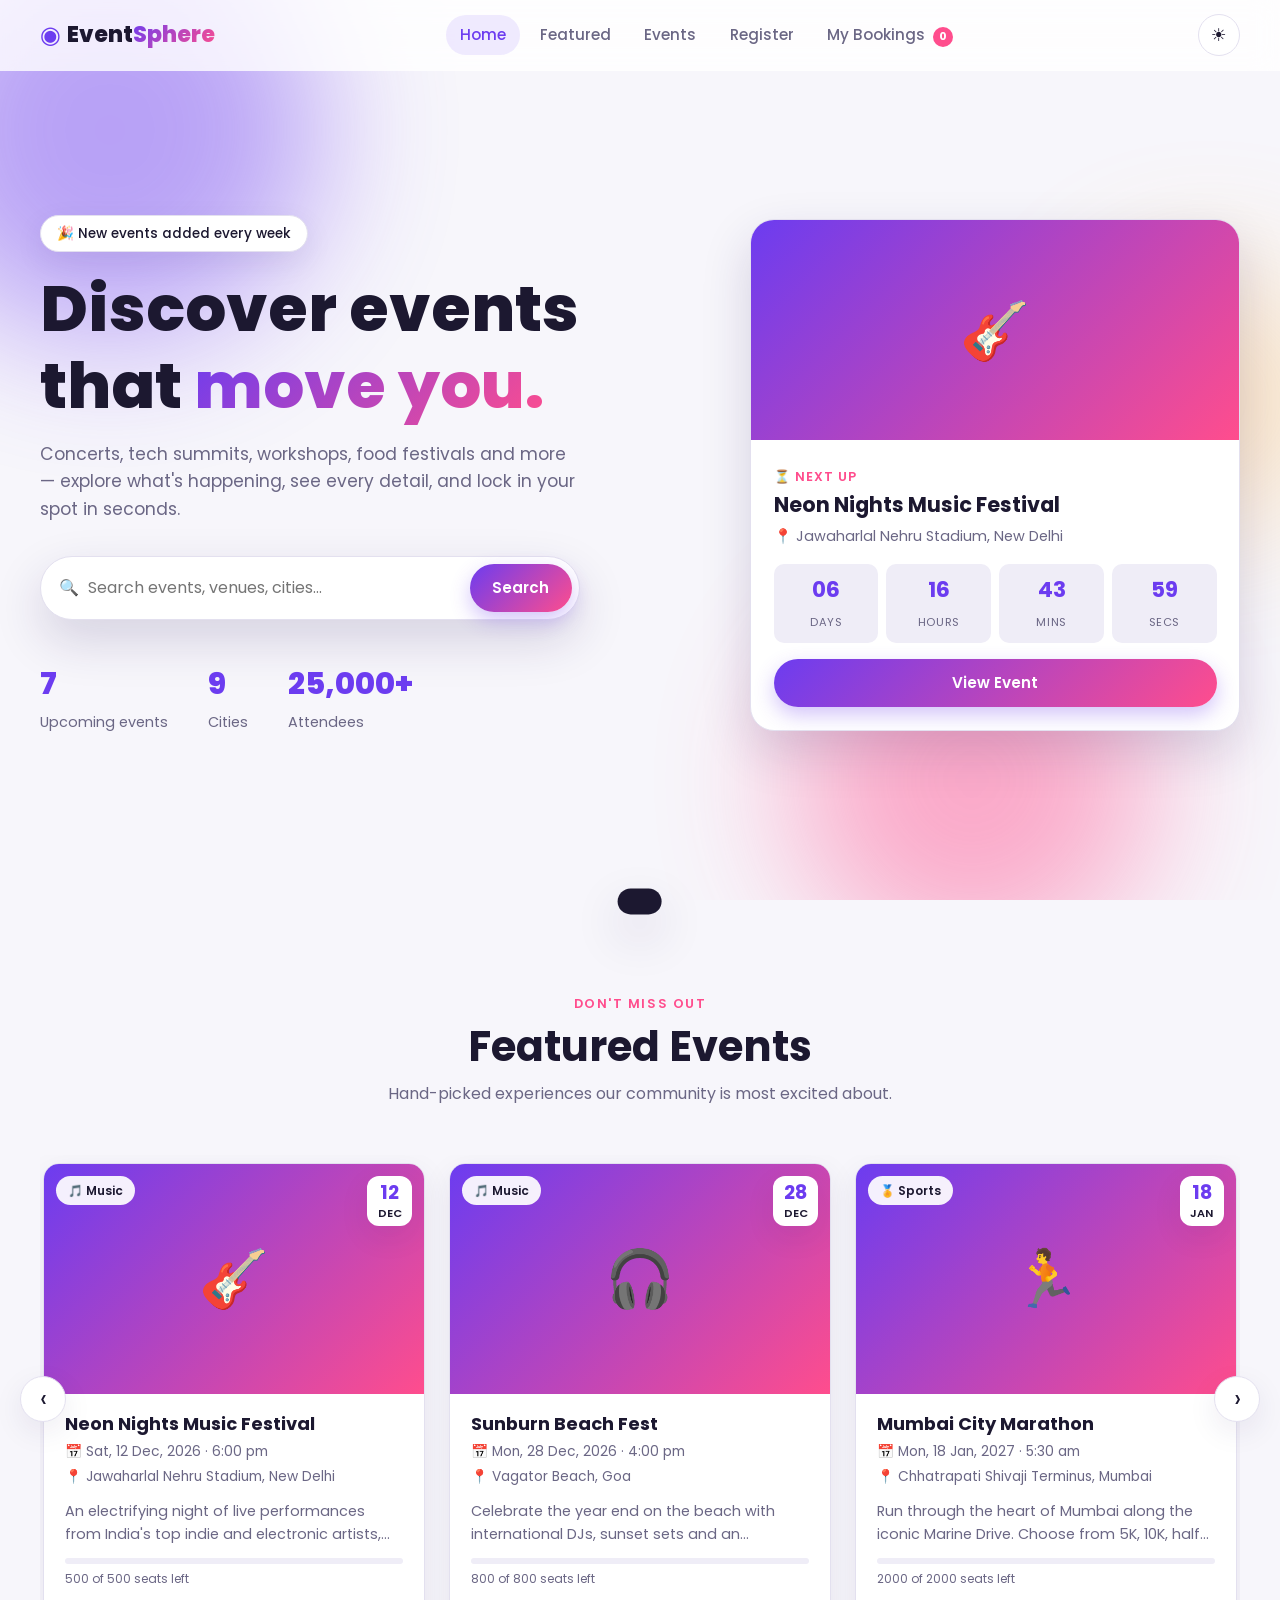
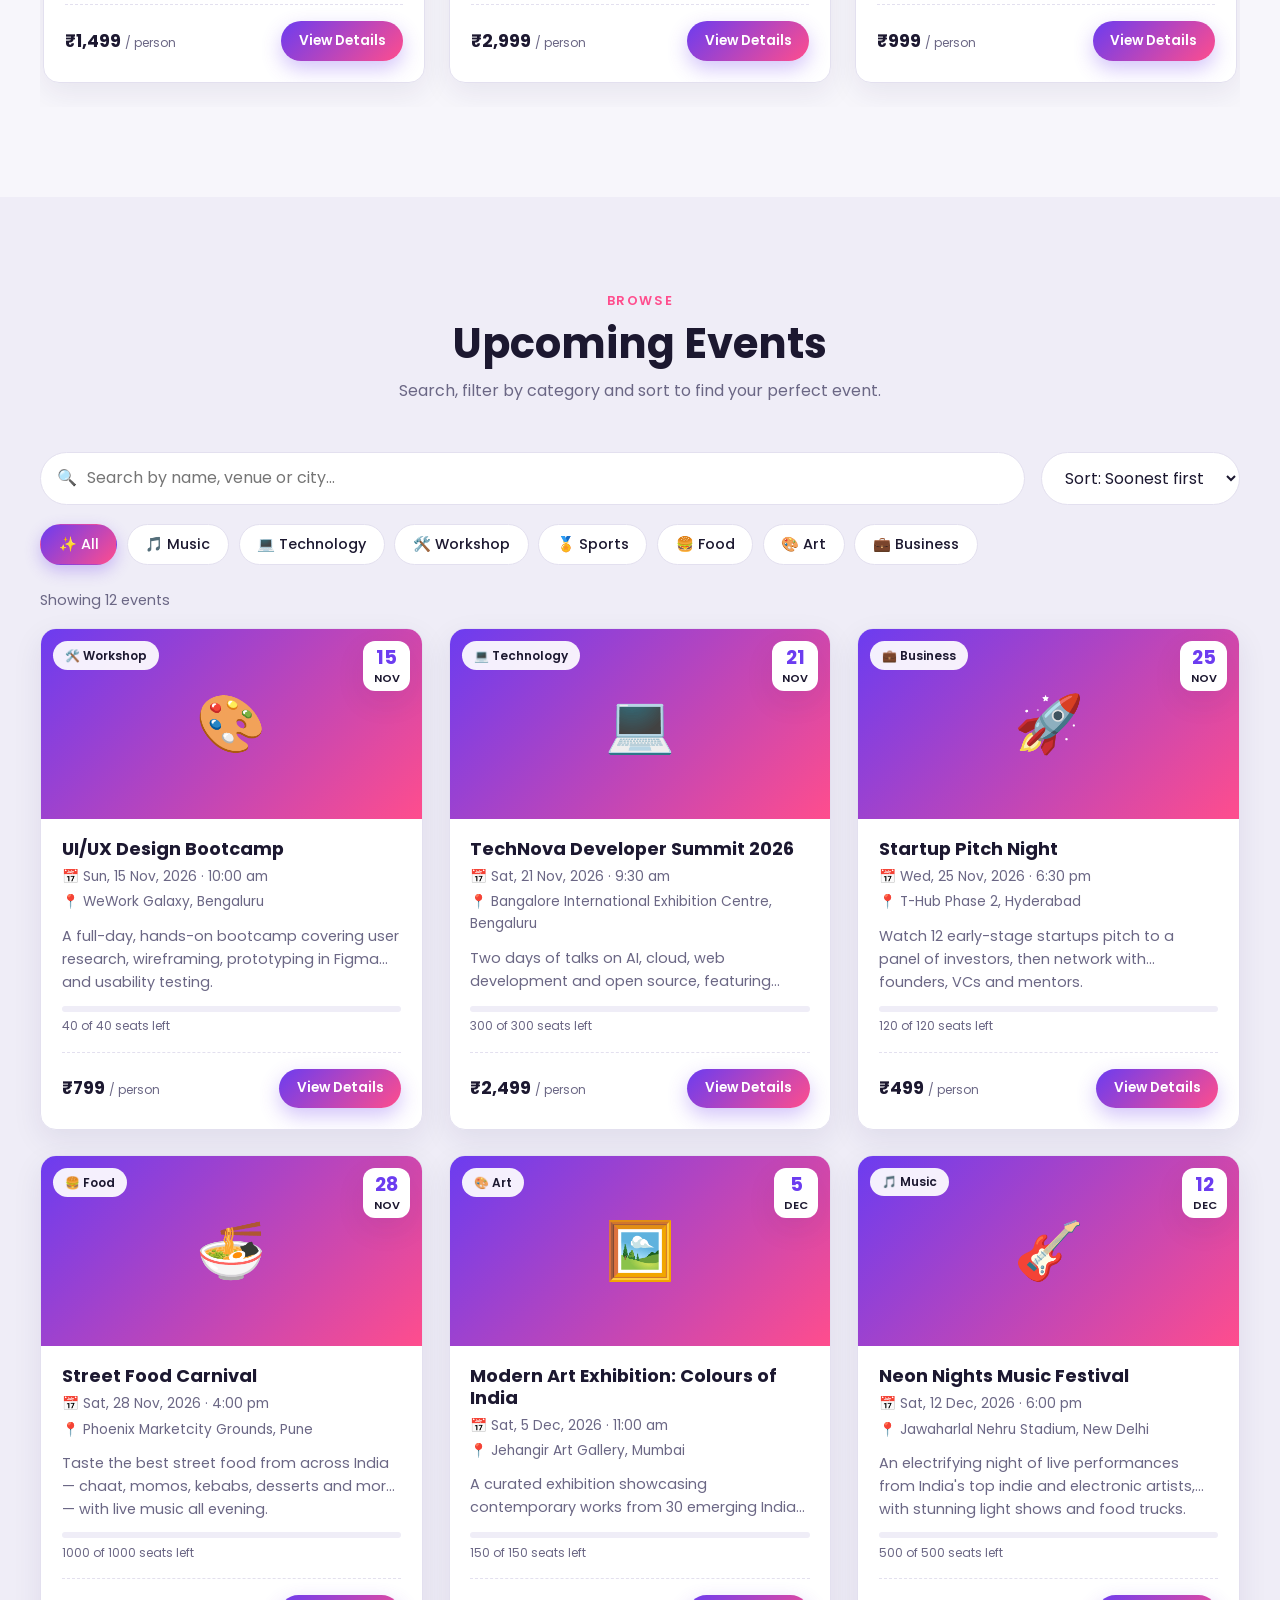
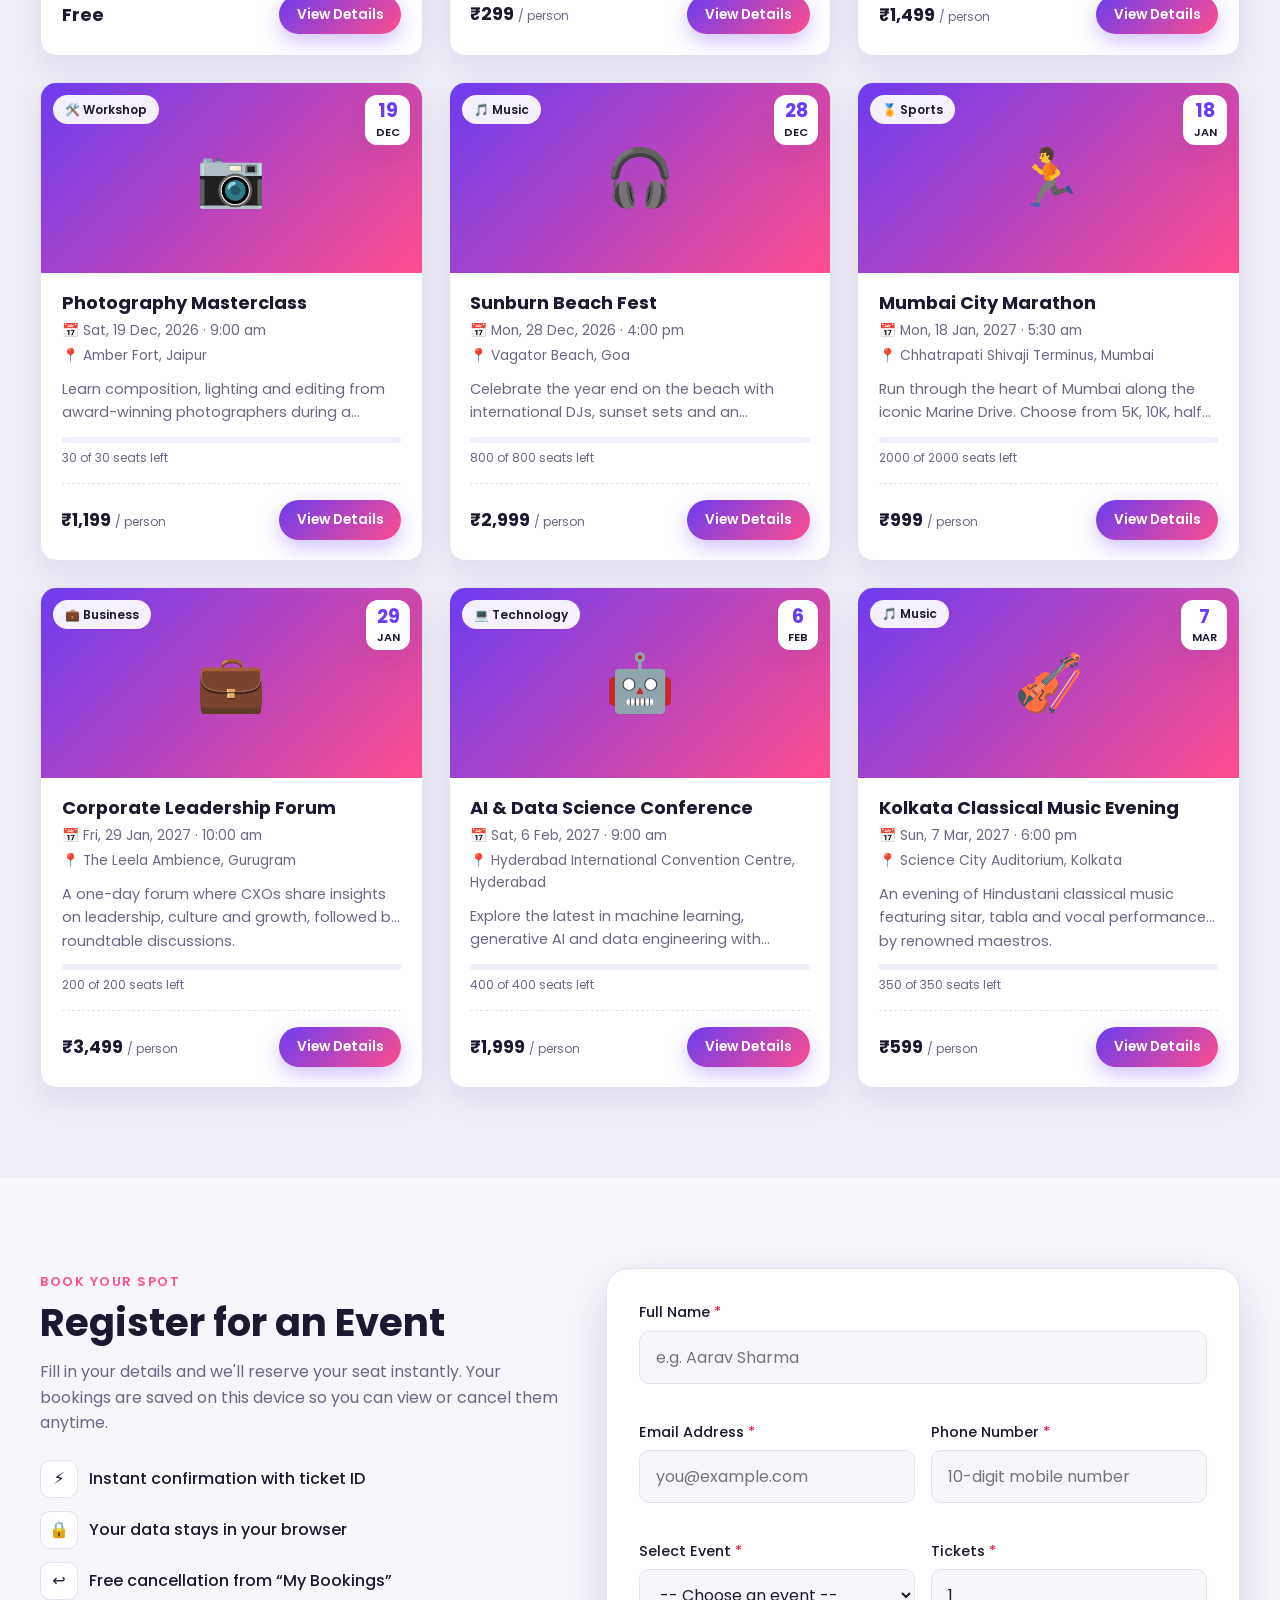
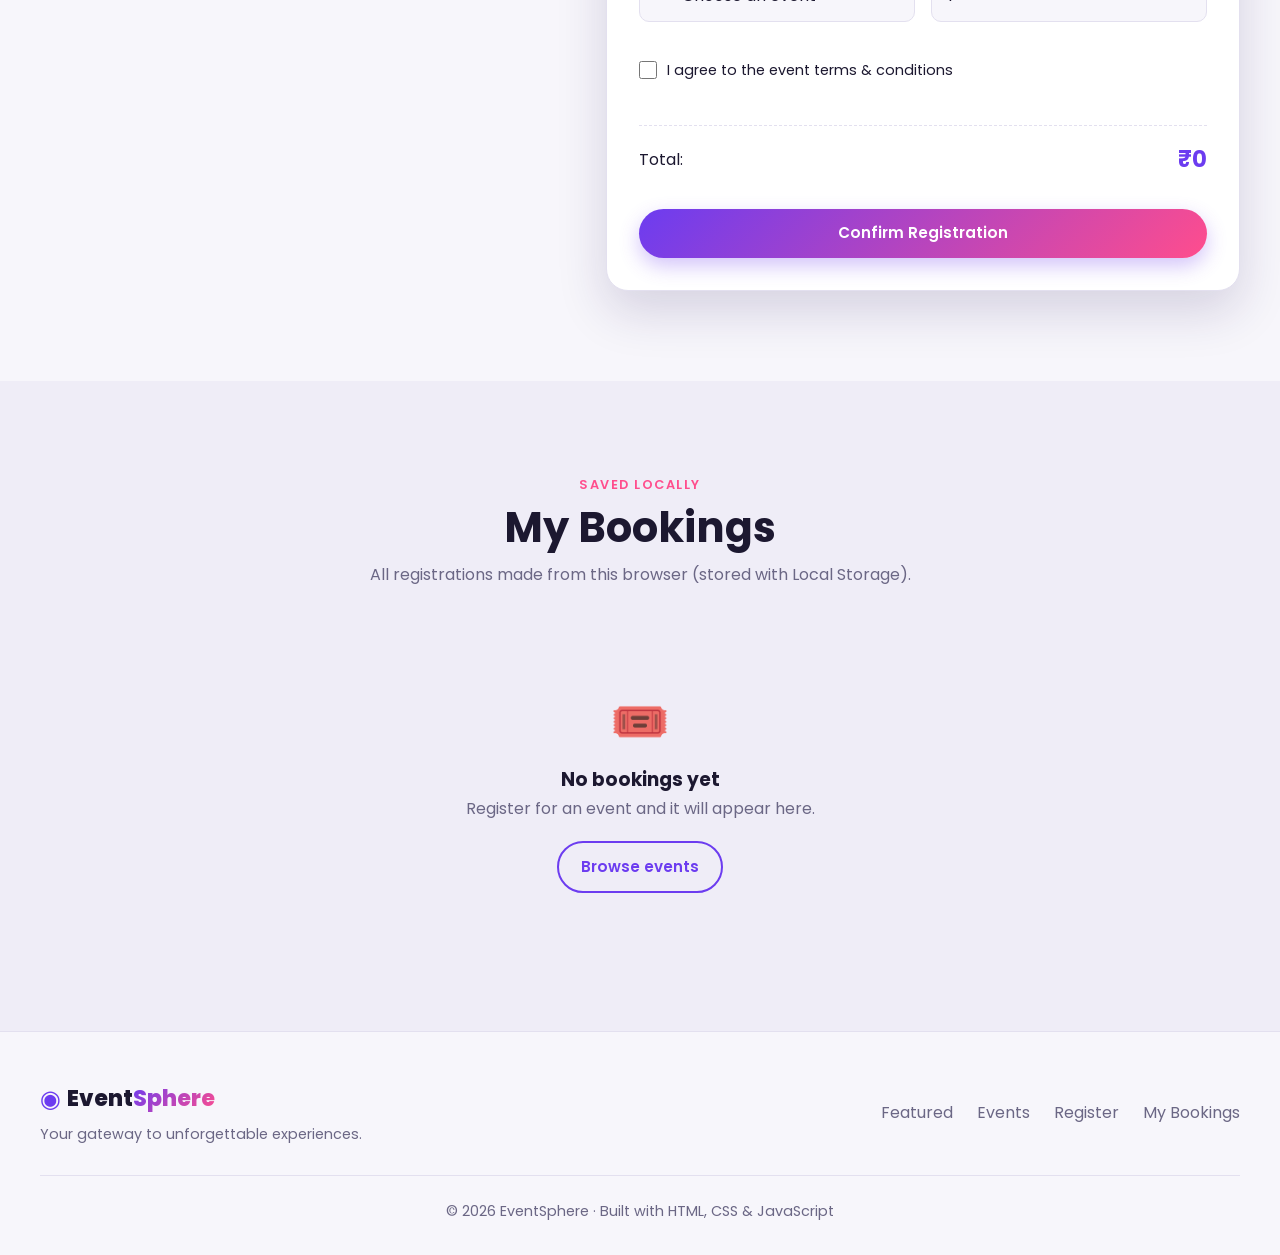
==== index.html @ f1ea5a04 "Build EventSphere responsive event management website Hero with live countdown, featured slider, sea" ====
<!DOCTYPE html>
<html lang="en" data-theme="light">
<head>
  <meta charset="UTF-8">
  <meta name="viewport" content="width=device-width, initial-scale=1.0">
  <meta name="description" content="EventSphere – discover, explore and register for the best upcoming events near you.">
  <title>EventSphere – Discover & Book Events</title>
  <link rel="preconnect" href="https://fonts.googleapis.com">
  <link rel="preconnect" href="https://fonts.gstatic.com" crossorigin>
  <link href="https://fonts.googleapis.com/css2?family=Poppins:wght@400;500;600;700;800&display=swap" rel="stylesheet">
  <link rel="stylesheet" href="css/style.css">
  <script>
    // Apply saved theme before paint to avoid a flash
    (function () {
      try {
        var t = localStorage.getItem('es-theme') ||
          (window.matchMedia('(prefers-color-scheme: dark)').matches ? 'dark' : 'light');
        document.documentElement.setAttribute('data-theme', t);
      } catch (e) {}
    })();
  </script>
</head>
<body>

  <!-- ========== HEADER / NAVBAR ========== -->
  <header class="navbar" id="navbar">
    <div class="container nav-inner">
      <a href="#home" class="logo" aria-label="EventSphere home">
        <span class="logo-icon">◉</span><span class="logo-text">Event<span>Sphere</span></span>
      </a>

      <nav class="nav-links" id="navLinks" aria-label="Main navigation">
        <a href="#home" class="active">Home</a>
        <a href="#featured">Featured</a>
        <a href="#events">Events</a>
        <a href="#register">Register</a>
        <a href="#my-registrations">My Bookings <span class="badge" id="bookingCount">0</span></a>
      </nav>

      <div class="nav-actions">
        <button class="icon-btn" id="themeToggle" aria-label="Toggle dark mode" title="Toggle theme">
          <span class="sun">☀️</span><span class="moon">🌙</span>
        </button>
        <button class="hamburger" id="hamburger" aria-label="Open menu" aria-expanded="false">
          <span></span><span></span><span></span>
        </button>
      </div>
    </div>
  </header>

  <main>
    <!-- ========== HERO ========== -->
    <section class="hero" id="home">
      <div class="hero-bg" aria-hidden="true">
        <span class="blob b1"></span><span class="blob b2"></span><span class="blob b3"></span>
      </div>
      <div class="container hero-inner">
        <div class="hero-text reveal">
          <span class="pill">🎉 New events added every week</span>
          <h1>Discover events that <span class="gradient-text">move you.</span></h1>
          <p>Concerts, tech summits, workshops, food festivals and more — explore what's happening,
            see every detail, and lock in your spot in seconds.</p>

          <form class="hero-search" id="heroSearch" role="search">
            <span aria-hidden="true">🔍</span>
            <input type="search" id="heroSearchInput" placeholder="Search events, venues, cities..." aria-label="Search events">
            <button type="submit" class="btn btn-primary">Search</button>
          </form>

          <div class="hero-stats">
            <div><strong data-count="12">0</strong><span>Upcoming events</span></div>
            <div><strong data-count="8">0</strong><span>Cities</span></div>
            <div><strong data-count="25000" data-suffix="+">0</strong><span>Attendees</span></div>
          </div>
        </div>

        <div class="hero-card reveal" id="heroNext">
          <!-- Filled by JS: next upcoming event with countdown -->
        </div>
      </div>
    </section>

    <!-- ========== FEATURED ========== -->
    <section class="section" id="featured">
      <div class="container">
        <div class="section-head reveal">
          <span class="eyebrow">Don't miss out</span>
          <h2>Featured Events</h2>
          <p>Hand-picked experiences our community is most excited about.</p>
        </div>
        <div class="featured-track-wrap">
          <button class="slider-btn prev" id="featPrev" aria-label="Previous featured events">‹</button>
          <div class="featured-track" id="featuredTrack"></div>
          <button class="slider-btn next" id="featNext" aria-label="Next featured events">›</button>
        </div>
      </div>
    </section>

    <!-- ========== ALL EVENTS ========== -->
    <section class="section section-alt" id="events">
      <div class="container">
        <div class="section-head reveal">
          <span class="eyebrow">Browse</span>
          <h2>Upcoming Events</h2>
          <p>Search, filter by category and sort to find your perfect event.</p>
        </div>

        <div class="toolbar reveal">
          <div class="search-box">
            <span aria-hidden="true">🔍</span>
            <input type="search" id="searchInput" placeholder="Search by name, venue or city..." aria-label="Search events">
          </div>
          <select id="sortSelect" aria-label="Sort events">
            <option value="date">Sort: Soonest first</option>
            <option value="price-low">Price: Low to high</option>
            <option value="price-high">Price: High to low</option>
            <option value="name">Name: A–Z</option>
          </select>
        </div>

        <div class="chips reveal" id="categoryChips" role="tablist" aria-label="Filter by category"></div>

        <p class="result-count" id="resultCount" aria-live="polite"></p>
        <div class="events-grid" id="eventsGrid"></div>

        <div class="empty-state hidden" id="emptyState">
          <div class="empty-icon">🔎</div>
          <h3>No events found</h3>
          <p>Try a different keyword or category.</p>
          <button class="btn btn-outline" id="resetFilters">Reset filters</button>
        </div>
      </div>
    </section>

    <!-- ========== REGISTRATION ========== -->
    <section class="section" id="register">
      <div class="container register-wrap">
        <div class="register-info reveal">
          <span class="eyebrow">Book your spot</span>
          <h2>Register for an Event</h2>
          <p>Fill in your details and we'll reserve your seat instantly. Your bookings are saved on
            this device so you can view or cancel them anytime.</p>
          <ul class="perks">
            <li><span>⚡</span> Instant confirmation with ticket ID</li>
            <li><span>🔒</span> Your data stays in your browser</li>
            <li><span>↩️</span> Free cancellation from “My Bookings”</li>
          </ul>
          <div class="selected-preview" id="selectedPreview"></div>
        </div>

        <form class="register-form reveal" id="registerForm" novalidate>
          <div class="form-group">
            <label for="fullName">Full Name <span class="req">*</span></label>
            <input type="text" id="fullName" name="fullName" placeholder="e.g. Aarav Sharma" autocomplete="name">
            <small class="error-msg" aria-live="polite"></small>
          </div>

          <div class="form-row">
            <div class="form-group">
              <label for="email">Email Address <span class="req">*</span></label>
              <input type="email" id="email" name="email" placeholder="you@example.com" autocomplete="email">
              <small class="error-msg" aria-live="polite"></small>
            </div>
            <div class="form-group">
              <label for="phone">Phone Number <span class="req">*</span></label>
              <input type="tel" id="phone" name="phone" placeholder="10-digit mobile number" autocomplete="tel" maxlength="14">
              <small class="error-msg" aria-live="polite"></small>
            </div>
          </div>

          <div class="form-row">
            <div class="form-group">
              <label for="eventSelect">Select Event <span class="req">*</span></label>
              <select id="eventSelect" name="eventSelect">
                <option value="">-- Choose an event --</option>
              </select>
              <small class="error-msg" aria-live="polite"></small>
            </div>
            <div class="form-group">
              <label for="tickets">Tickets <span class="req">*</span></label>
              <input type="number" id="tickets" name="tickets" min="1" max="5" value="1">
              <small class="error-msg" aria-live="polite"></small>
            </div>
          </div>

          <div class="form-group checkbox-group">
            <label class="checkbox">
              <input type="checkbox" id="terms" name="terms">
              <span>I agree to the event terms & conditions</span>
            </label>
            <small class="error-msg" aria-live="polite"></small>
          </div>

          <div class="total-line">Total: <strong id="totalPrice">₹0</strong></div>

          <button type="submit" class="btn btn-primary btn-block" id="submitBtn">
            <span class="btn-label">Confirm Registration</span>
            <span class="spinner" aria-hidden="true"></span>
          </button>
        </form>
      </div>
    </section>

    <!-- ========== MY REGISTRATIONS ========== -->
    <section class="section section-alt" id="my-registrations">
      <div class="container">
        <div class="section-head reveal">
          <span class="eyebrow">Saved locally</span>
          <h2>My Bookings</h2>
          <p>All registrations made from this browser (stored with Local Storage).</p>
        </div>
        <div class="bookings-list" id="bookingsList"></div>
      </div>
    </section>
  </main>

  <!-- ========== FOOTER ========== -->
  <footer class="footer">
    <div class="container footer-inner">
      <div>
        <a href="#home" class="logo"><span class="logo-icon">◉</span><span class="logo-text">Event<span>Sphere</span></span></a>
        <p>Your gateway to unforgettable experiences.</p>
      </div>
      <div class="footer-links">
        <a href="#featured">Featured</a>
        <a href="#events">Events</a>
        <a href="#register">Register</a>
        <a href="#my-registrations">My Bookings</a>
      </div>
      <p class="copy">© <span id="year"></span> EventSphere · Built with HTML, CSS & JavaScript</p>
    </div>
  </footer>

  <!-- ========== EVENT DETAIL MODAL ========== -->
  <div class="modal" id="eventModal" role="dialog" aria-modal="true" aria-labelledby="modalTitle" hidden>
    <div class="modal-backdrop" data-close></div>
    <div class="modal-dialog">
      <button class="modal-close" data-close aria-label="Close">×</button>
      <div id="modalBody"></div>
    </div>
  </div>

  <!-- ========== SUCCESS MODAL ========== -->
  <div class="modal" id="successModal" role="dialog" aria-modal="true" aria-labelledby="successTitle" hidden>
    <div class="modal-backdrop" data-close></div>
    <div class="modal-dialog modal-sm">
      <button class="modal-close" data-close aria-label="Close">×</button>
      <div class="success-body" id="successBody"></div>
    </div>
  </div>

  <div class="toast" id="toast" role="status" aria-live="polite"></div>
  <button class="back-to-top" id="backToTop" aria-label="Back to top">↑</button>

  <script src="js/data.js"></script>
  <script src="js/app.js"></script>
</body>
</html>
---- css/style.css ----
/* =========================================================
   EventSphere – Stylesheet
   Sections: tokens · base · navbar · hero · sections · cards
             · toolbar · form · bookings · modal · utilities · responsive
   ========================================================= */

/* ---------- Design tokens ---------- */
:root {
  --primary: #6c3cf0;
  --primary-600: #5a2fd6;
  --accent: #ff4d8d;
  --accent-2: #ffb547;
  --success: #16a34a;
  --danger: #e11d48;

  --bg: #f7f6fb;
  --bg-alt: #efedf7;
  --surface: #ffffff;
  --text: #1c1830;
  --text-muted: #6b6785;
  --border: #e3e0ef;
  --shadow: 0 10px 30px rgba(40, 20, 90, .08);
  --shadow-lg: 0 20px 50px rgba(40, 20, 90, .16);
  --nav-bg: rgba(255, 255, 255, .8);

  --radius: 16px;
  --radius-sm: 10px;
  --ease: cubic-bezier(.4, 0, .2, 1);
  --gradient: linear-gradient(135deg, var(--primary), var(--accent));
}

[data-theme="dark"] {
  --bg: #0f0d1a;
  --bg-alt: #151225;
  --surface: #1c182f;
  --text: #f1effa;
  --text-muted: #a39fbd;
  --border: #2d2846;
  --shadow: 0 10px 30px rgba(0, 0, 0, .35);
  --shadow-lg: 0 20px 50px rgba(0, 0, 0, .5);
  --nav-bg: rgba(15, 13, 26, .8);
  --primary: #8b62ff;
  --primary-600: #7a4ff5;
}

/* ---------- Base ---------- */
*, *::before, *::after { box-sizing: border-box; margin: 0; padding: 0; }

html { scroll-behavior: smooth; scroll-padding-top: 80px; }

body {
  font-family: 'Poppins', system-ui, -apple-system, 'Segoe UI', sans-serif;
  background: var(--bg);
  color: var(--text);
  line-height: 1.6;
  transition: background .4s var(--ease), color .4s var(--ease);
  overflow-x: hidden;
}

body.no-scroll { overflow: hidden; }

img { max-width: 100%; display: block; }
a { color: inherit; text-decoration: none; }
button, input, select { font: inherit; color: inherit; }
button { cursor: pointer; border: none; background: none; }

.container { width: min(1200px, 100% - 32px); margin-inline: auto; }

h1, h2, h3 { line-height: 1.2; }

:focus-visible { outline: 3px solid var(--accent); outline-offset: 2px; border-radius: 6px; }

/* ---------- Buttons ---------- */
.btn {
  display: inline-flex; align-items: center; justify-content: center; gap: .5rem;
  padding: .75rem 1.4rem; border-radius: 999px; font-weight: 600; font-size: .95rem;
  transition: transform .2s var(--ease), box-shadow .2s var(--ease), background .2s var(--ease);
  white-space: nowrap;
}
.btn:active { transform: scale(.97); }
.btn-primary { background: var(--gradient); color: #fff; box-shadow: 0 8px 20px rgba(108, 60, 240, .3); }
.btn-primary:hover { transform: translateY(-2px); box-shadow: 0 12px 28px rgba(108, 60, 240, .4); }
.btn-outline { border: 2px solid var(--primary); color: var(--primary); }
.btn-outline:hover { background: var(--primary); color: #fff; }
.btn-ghost { color: var(--text-muted); }
.btn-ghost:hover { color: var(--danger); }
.btn-block { width: 100%; }
.btn:disabled { opacity: .6; cursor: not-allowed; transform: none; }

/* ---------- Navbar ---------- */
.navbar {
  position: fixed; inset: 0 0 auto; z-index: 100;
  background: var(--nav-bg); backdrop-filter: blur(14px);
  border-bottom: 1px solid transparent;
  transition: border-color .3s, box-shadow .3s, background .4s;
}
.navbar.scrolled { border-color: var(--border); box-shadow: var(--shadow); }

.nav-inner { display: flex; align-items: center; justify-content: space-between; height: 70px; }

.logo { font-size: 1.4rem; font-weight: 800; display: flex; align-items: center; gap: .4rem; }
.logo-text span { background: var(--gradient); -webkit-background-clip: text; background-clip: text; color: transparent; }
.logo-icon { color: var(--primary); font-size: 1.5rem; }

.nav-links { display: flex; gap: .3rem; }
.nav-links a {
  padding: .5rem .9rem; border-radius: 999px; font-weight: 500; font-size: .95rem;
  color: var(--text-muted); transition: color .2s, background .2s;
}
.nav-links a:hover, .nav-links a.active { color: var(--primary); background: rgba(108, 60, 240, .1); }

.badge {
  display: inline-grid; place-items: center; min-width: 20px; height: 20px; padding: 0 5px;
  margin-left: 4px; border-radius: 999px; background: var(--accent); color: #fff;
  font-size: .7rem; font-weight: 700;
}

.nav-actions { display: flex; align-items: center; gap: .5rem; }

.icon-btn {
  width: 42px; height: 42px; border-radius: 50%; display: grid; place-items: center;
  background: var(--surface); border: 1px solid var(--border); font-size: 1.1rem;
  transition: transform .3s var(--ease);
}
.icon-btn:hover { transform: rotate(20deg); }
.icon-btn .moon, [data-theme="dark"] .icon-btn .sun { display: none; }
[data-theme="dark"] .icon-btn .moon { display: inline; }

.hamburger { display: none; width: 42px; height: 42px; flex-direction: column; justify-content: center; gap: 5px; padding: 10px; }
.hamburger span { display: block; height: 2px; background: var(--text); border-radius: 2px; transition: transform .3s, opacity .3s; }
.hamburger.open span:nth-child(1) { transform: translateY(7px) rotate(45deg); }
.hamburger.open span:nth-child(2) { opacity: 0; }
.hamburger.open span:nth-child(3) { transform: translateY(-7px) rotate(-45deg); }

/* ---------- Hero ---------- */
.hero { position: relative; min-height: 100vh; display: flex; align-items: center; padding: 110px 0 60px; overflow: hidden; }

.hero-bg { position: absolute; inset: 0; z-index: -1; }
.blob { position: absolute; border-radius: 50%; filter: blur(70px); opacity: .45; animation: float 14s ease-in-out infinite; }
.b1 { width: 420px; height: 420px; background: var(--primary); top: -80px; left: -100px; }
.b2 { width: 360px; height: 360px; background: var(--accent); bottom: -60px; right: 10%; animation-delay: -4s; }
.b3 { width: 260px; height: 260px; background: var(--accent-2); top: 30%; right: -60px; animation-delay: -8s; opacity: .3; }

@keyframes float {
  0%, 100% { transform: translate(0, 0) scale(1); }
  33% { transform: translate(30px, -40px) scale(1.08); }
  66% { transform: translate(-20px, 30px) scale(.95); }
}

.hero-inner { display: grid; grid-template-columns: 1.15fr .85fr; gap: 3rem; align-items: center; }

.pill {
  display: inline-block; padding: .4rem 1rem; border-radius: 999px; font-size: .85rem; font-weight: 500;
  background: var(--surface); border: 1px solid var(--border); box-shadow: var(--shadow); margin-bottom: 1.2rem;
}

.hero h1 { font-size: clamp(2.2rem, 5.5vw, 4rem); font-weight: 800; margin-bottom: 1rem; }
.gradient-text { background: var(--gradient); -webkit-background-clip: text; background-clip: text; color: transparent; }
.hero-text > p { color: var(--text-muted); font-size: 1.08rem; max-width: 540px; margin-bottom: 2rem; }

.hero-search {
  display: flex; align-items: center; gap: .6rem; padding: .45rem .45rem .45rem 1.1rem;
  background: var(--surface); border: 1px solid var(--border); border-radius: 999px;
  box-shadow: var(--shadow-lg); max-width: 540px;
}
.hero-search input { flex: 1; min-width: 0; border: none; outline: none; background: transparent; padding: .5rem 0; }

.hero-stats { display: flex; gap: 2.5rem; margin-top: 2.5rem; flex-wrap: wrap; }
.hero-stats strong { display: block; font-size: 1.9rem; font-weight: 800; color: var(--primary); }
.hero-stats span { color: var(--text-muted); font-size: .9rem; }

.hero-card {
  background: var(--surface); border-radius: 24px; overflow: hidden; box-shadow: var(--shadow-lg);
  border: 1px solid var(--border); transform: rotate(2deg); transition: transform .4s var(--ease);
}
.hero-card:hover { transform: rotate(0) translateY(-6px); }
.hero-card .hc-img { height: 220px; position: relative; }
.hero-card .hc-body { padding: 1.4rem; }
.hero-card .hc-label { font-size: .8rem; font-weight: 600; color: var(--accent); text-transform: uppercase; letter-spacing: .08em; }
.hero-card h3 { font-size: 1.3rem; margin: .3rem 0 .4rem; }
.hero-card .meta { color: var(--text-muted); font-size: .9rem; }

/* ---------- Countdown ---------- */
.countdown { display: grid; grid-template-columns: repeat(4, 1fr); gap: .5rem; margin: 1rem 0; }
.countdown div { background: var(--bg-alt); border-radius: var(--radius-sm); padding: .6rem .2rem; text-align: center; }
.countdown strong { display: block; font-size: 1.35rem; font-weight: 700; color: var(--primary); font-variant-numeric: tabular-nums; }
.countdown span { font-size: .7rem; color: var(--text-muted); text-transform: uppercase; letter-spacing: .05em; }

/* ---------- Sections ---------- */
.section { padding: 90px 0; }
.section-alt { background: var(--bg-alt); transition: background .4s; }
.section-head { text-align: center; max-width: 620px; margin: 0 auto 3rem; }
.eyebrow { color: var(--accent); font-weight: 600; text-transform: uppercase; letter-spacing: .12em; font-size: .8rem; }
.section-head h2 { font-size: clamp(1.8rem, 4vw, 2.6rem); margin: .4rem 0 .6rem; }
.section-head p { color: var(--text-muted); }

/* ---------- Event image (with gradient fallback) ---------- */
.img-wrap { position: relative; overflow: hidden; background: var(--gradient); }
.img-wrap img { position: relative; z-index: 1; width: 100%; height: 100%; object-fit: cover; transition: transform .6s var(--ease); }
.img-wrap .fallback { position: absolute; inset: 0; display: grid; place-items: center; font-size: 3.5rem; }
.img-wrap img.failed { display: none; }

/* ---------- Event cards ---------- */
.events-grid { display: grid; grid-template-columns: repeat(auto-fill, minmax(290px, 1fr)); gap: 1.6rem; }

.event-card {
  background: var(--surface); border-radius: var(--radius); overflow: hidden; border: 1px solid var(--border);
  box-shadow: var(--shadow); display: flex; flex-direction: column; cursor: pointer;
  transition: transform .35s var(--ease), box-shadow .35s var(--ease), background .4s;
  animation: cardIn .5s var(--ease) both;
}
.event-card:hover { transform: translateY(-8px); box-shadow: var(--shadow-lg); }
.event-card:hover .img-wrap img { transform: scale(1.08); }

@keyframes cardIn { from { opacity: 0; transform: translateY(20px); } to { opacity: 1; transform: none; } }

.event-card .img-wrap { height: 190px; }

.tag {
  position: absolute; top: 12px; left: 12px; z-index: 2; padding: .3rem .75rem; border-radius: 999px;
  background: rgba(255, 255, 255, .92); color: #1c1830; font-size: .75rem; font-weight: 600;
}
.date-badge {
  position: absolute; top: 12px; right: 12px; z-index: 2; background: var(--surface); color: var(--text);
  border-radius: 12px; padding: .35rem .65rem; text-align: center; line-height: 1.1; box-shadow: var(--shadow);
}
.date-badge strong { display: block; font-size: 1.2rem; color: var(--primary); }
.date-badge span { font-size: .7rem; text-transform: uppercase; font-weight: 600; }

.card-body { padding: 1.2rem 1.3rem 1.3rem; display: flex; flex-direction: column; flex: 1; }
.card-body h3 { font-size: 1.12rem; margin-bottom: .4rem; }
.card-meta { display: flex; flex-direction: column; gap: .2rem; color: var(--text-muted); font-size: .86rem; margin-bottom: .7rem; }
.card-desc { color: var(--text-muted); font-size: .9rem; flex: 1; display: -webkit-box; -webkit-line-clamp: 2; line-clamp: 2; -webkit-box-orient: vertical; overflow: hidden; }

.card-foot { display: flex; align-items: center; justify-content: space-between; margin-top: 1rem; padding-top: 1rem; border-top: 1px dashed var(--border); }
.price { font-weight: 700; font-size: 1.1rem; }
.price small { color: var(--text-muted); font-weight: 400; font-size: .75rem; }
.card-foot .btn { padding: .55rem 1.1rem; font-size: .85rem; }

.seats-bar { height: 6px; border-radius: 999px; background: var(--bg-alt); overflow: hidden; margin-top: .8rem; }
.seats-bar span { display: block; height: 100%; background: var(--gradient); border-radius: inherit; }
.seats-text { font-size: .75rem; color: var(--text-muted); margin-top: .3rem; }
.seats-text.low { color: var(--danger); font-weight: 600; }

/* ---------- Featured slider ---------- */
.featured-track-wrap { position: relative; }
.featured-track {
  display: grid; grid-auto-flow: column; grid-auto-columns: calc((100% - 3rem) / 3); gap: 1.5rem;
  overflow-x: auto; scroll-snap-type: x mandatory; scroll-behavior: smooth; padding: .5rem .2rem 1.5rem;
  scrollbar-width: none;
}
.featured-track::-webkit-scrollbar { display: none; }
.featured-track .event-card { scroll-snap-align: start; }
.featured-track .event-card .img-wrap { height: 230px; }

.slider-btn {
  position: absolute; top: 40%; z-index: 2; width: 46px; height: 46px; border-radius: 50%;
  background: var(--surface); border: 1px solid var(--border); box-shadow: var(--shadow); font-size: 1.6rem;
  display: grid; place-items: center; transition: transform .2s, background .2s, color .2s;
}
.slider-btn:hover { background: var(--primary); color: #fff; transform: scale(1.08); }
.slider-btn.prev { left: -20px; }
.slider-btn.next { right: -20px; }

/* ---------- Toolbar & chips ---------- */
.toolbar { display: flex; gap: 1rem; margin-bottom: 1.2rem; flex-wrap: wrap; }
.search-box {
  flex: 1; min-width: 240px; display: flex; align-items: center; gap: .6rem; padding: 0 1rem;
  background: var(--surface); border: 1px solid var(--border); border-radius: 999px; transition: border-color .2s, box-shadow .2s;
}
.search-box:focus-within { border-color: var(--primary); box-shadow: 0 0 0 4px rgba(108, 60, 240, .15); }
.search-box input { flex: 1; border: none; outline: none; background: transparent; padding: .8rem 0; }

.toolbar select {
  padding: .8rem 1.2rem; border-radius: 999px; border: 1px solid var(--border); background: var(--surface); cursor: pointer;
}

.chips { display: flex; gap: .6rem; flex-wrap: wrap; margin-bottom: 1.5rem; }
.chip {
  padding: .5rem 1.1rem; border-radius: 999px; border: 1px solid var(--border); background: var(--surface);
  font-size: .9rem; font-weight: 500; transition: all .25s var(--ease);
}
.chip:hover { border-color: var(--primary); color: var(--primary); }
.chip.active { background: var(--gradient); color: #fff; border-color: transparent; box-shadow: 0 6px 16px rgba(108, 60, 240, .3); }

.result-count { color: var(--text-muted); font-size: .9rem; margin-bottom: 1rem; }

.empty-state { text-align: center; padding: 3rem 1rem; }
.empty-icon { font-size: 3rem; margin-bottom: .5rem; }
.empty-state p { color: var(--text-muted); margin: .3rem 0 1.2rem; }

/* ---------- Registration ---------- */
.register-wrap { display: grid; grid-template-columns: .9fr 1.1fr; gap: 3rem; align-items: start; }
.register-info h2 { font-size: clamp(1.8rem, 4vw, 2.4rem); margin: .4rem 0 .8rem; }
.register-info > p { color: var(--text-muted); margin-bottom: 1.5rem; }
.perks { list-style: none; display: grid; gap: .8rem; margin-bottom: 1.5rem; }
.perks li { display: flex; align-items: center; gap: .7rem; font-weight: 500; }
.perks span { width: 38px; height: 38px; display: grid; place-items: center; border-radius: 10px; background: var(--surface); border: 1px solid var(--border); }

.selected-preview:empty { display: none; }
.selected-preview {
  display: flex; gap: 1rem; align-items: center; background: var(--surface); border: 1px solid var(--border);
  border-radius: var(--radius); padding: .8rem; box-shadow: var(--shadow); animation: cardIn .4s var(--ease);
}
.selected-preview .img-wrap { width: 80px; height: 80px; border-radius: 12px; flex-shrink: 0; }
.selected-preview .img-wrap .fallback { font-size: 2rem; }
.selected-preview h4 { font-size: 1rem; }
.selected-preview p { color: var(--text-muted); font-size: .85rem; }

.register-form {
  background: var(--surface); border: 1px solid var(--border); border-radius: 22px; padding: 2rem;
  box-shadow: var(--shadow-lg); transition: background .4s;
}
.form-row { display: grid; grid-template-columns: 1fr 1fr; gap: 1rem; }
.form-group { margin-bottom: 1.1rem; display: flex; flex-direction: column; }
.form-group label { font-weight: 500; font-size: .9rem; margin-bottom: .4rem; }
.req { color: var(--danger); }

.form-group input:not([type="checkbox"]), .form-group select {
  padding: .8rem 1rem; border-radius: var(--radius-sm); border: 1.5px solid var(--border);
  background: var(--bg); outline: none; transition: border-color .2s, box-shadow .2s, background .4s; width: 100%;
}
.form-group input:focus, .form-group select:focus { border-color: var(--primary); box-shadow: 0 0 0 4px rgba(108, 60, 240, .15); }
.form-group.invalid input, .form-group.invalid select { border-color: var(--danger); box-shadow: 0 0 0 4px rgba(225, 29, 72, .12); animation: shake .35s; }
.form-group.valid input:not([type="checkbox"]), .form-group.valid select { border-color: var(--success); }

@keyframes shake { 25% { transform: translateX(-5px); } 75% { transform: translateX(5px); } }

.error-msg { color: var(--danger); font-size: .8rem; min-height: 1.1em; margin-top: .3rem; }

.checkbox { display: flex; align-items: center; gap: .6rem; cursor: pointer; font-size: .9rem; font-weight: 400 !important; }
.checkbox input { width: 18px; height: 18px; accent-color: var(--primary); }

.total-line { display: flex; justify-content: space-between; align-items: center; padding: 1rem 0; margin-bottom: 1rem; border-top: 1px dashed var(--border); font-size: 1rem; }
.total-line strong { font-size: 1.4rem; color: var(--primary); }

.spinner { display: none; width: 18px; height: 18px; border: 2.5px solid rgba(255, 255, 255, .4); border-top-color: #fff; border-radius: 50%; animation: spin .8s linear infinite; }
.btn.loading .spinner { display: inline-block; }
@keyframes spin { to { transform: rotate(360deg); } }

/* ---------- Bookings ---------- */
.bookings-list { display: grid; gap: 1rem; max-width: 900px; margin: 0 auto; }
.booking {
  display: grid; grid-template-columns: 90px 1fr auto; gap: 1.2rem; align-items: center; background: var(--surface);
  border: 1px solid var(--border); border-radius: var(--radius); padding: 1rem; box-shadow: var(--shadow);
  animation: cardIn .4s var(--ease) both; transition: background .4s;
}
.booking .img-wrap { width: 90px; height: 90px; border-radius: 12px; }
.booking .img-wrap .fallback { font-size: 2rem; }
.booking h4 { font-size: 1.05rem; }
.booking p { color: var(--text-muted); font-size: .85rem; }
.ticket-id { display: inline-block; margin-top: .3rem; font-family: ui-monospace, Consolas, monospace; font-size: .8rem; background: var(--bg-alt); padding: .15rem .5rem; border-radius: 6px; }
.booking-actions { display: flex; flex-direction: column; gap: .4rem; align-items: flex-end; }

/* ---------- Modal ---------- */
.modal { position: fixed; inset: 0; z-index: 200; display: grid; place-items: center; padding: 16px; }
.modal[hidden] { display: none; }
.modal-backdrop { position: absolute; inset: 0; background: rgba(10, 6, 25, .6); backdrop-filter: blur(4px); animation: fadeIn .3s; }
.modal-dialog {
  position: relative; width: min(760px, 100%); max-height: 90vh; overflow-y: auto; background: var(--surface);
  border-radius: 22px; box-shadow: var(--shadow-lg); animation: popIn .35s var(--ease);
}
.modal-sm { width: min(440px, 100%); }
.modal-close {
  position: absolute; top: 14px; right: 14px; z-index: 3; width: 38px; height: 38px; border-radius: 50%;
  background: rgba(255, 255, 255, .9); color: #1c1830; font-size: 1.5rem; line-height: 1; box-shadow: var(--shadow);
  transition: transform .2s;
}
.modal-close:hover { transform: rotate(90deg); }

@keyframes fadeIn { from { opacity: 0; } }
@keyframes popIn { from { opacity: 0; transform: translateY(30px) scale(.96); } }

.modal-hero { height: 280px; }
.modal-content { padding: 1.8rem; }
.modal-content h2 { font-size: 1.7rem; margin: .5rem 0 1rem; }
.cat-label { color: var(--accent); font-weight: 600; font-size: .8rem; text-transform: uppercase; letter-spacing: .1em; }
.info-grid { display: grid; grid-template-columns: repeat(2, 1fr); gap: .8rem; margin-bottom: 1.2rem; }
.info-item { display: flex; gap: .7rem; align-items: flex-start; background: var(--bg-alt); border-radius: var(--radius-sm); padding: .8rem; }
.info-item .ic { font-size: 1.3rem; }
.info-item small { display: block; color: var(--text-muted); font-size: .75rem; }
.info-item strong { font-size: .92rem; }
.modal-content h4 { margin: 1.2rem 0 .4rem; }
.modal-content p, .modal-content li { color: var(--text-muted); }
.highlights { padding-left: 1.2rem; display: grid; gap: .25rem; }
.modal-actions { display: flex; gap: 1rem; align-items: center; justify-content: space-between; flex-wrap: wrap; margin-top: 1.5rem; padding-top: 1.2rem; border-top: 1px solid var(--border); }

.success-body { padding: 2.5rem 2rem 2rem; text-align: center; }
.check-circle {
  width: 84px; height: 84px; border-radius: 50%; margin: 0 auto 1.2rem; display: grid; place-items: center;
  background: rgba(22, 163, 74, .12); color: var(--success); font-size: 2.6rem; animation: popIn .5s var(--ease);
}
.success-body h3 { font-size: 1.5rem; margin-bottom: .5rem; }
.success-body p { color: var(--text-muted); }
.ticket {
  margin: 1.4rem 0; padding: 1rem; border: 2px dashed var(--border); border-radius: var(--radius); text-align: left; font-size: .9rem;
  display: grid; gap: .3rem;
}
.ticket div { display: flex; justify-content: space-between; gap: 1rem; }
.ticket span { color: var(--text-muted); }

/* ---------- Toast & back-to-top ---------- */
.toast {
  position: fixed; left: 50%; bottom: 24px; z-index: 300; transform: translate(-50%, 150%);
  background: var(--text); color: var(--bg); padding: .8rem 1.4rem; border-radius: 999px; font-weight: 500;
  box-shadow: var(--shadow-lg); transition: transform .4s var(--ease); max-width: calc(100% - 32px); text-align: center;
}
.toast.show { transform: translate(-50%, 0); }

.back-to-top {
  position: fixed; right: 20px; bottom: 20px; z-index: 90; width: 48px; height: 48px; border-radius: 50%;
  background: var(--gradient); color: #fff; font-size: 1.3rem; box-shadow: var(--shadow-lg);
  opacity: 0; pointer-events: none; transform: translateY(20px); transition: all .3s var(--ease);
}
.back-to-top.show { opacity: 1; pointer-events: auto; transform: none; }

/* ---------- Footer ---------- */
.footer { padding: 3rem 0 2rem; border-top: 1px solid var(--border); }
.footer-inner { display: grid; grid-template-columns: 1fr auto; gap: 1.5rem; align-items: center; }
.footer p { color: var(--text-muted); font-size: .9rem; margin-top: .3rem; }
.footer-links { display: flex; gap: 1.5rem; flex-wrap: wrap; }
.footer-links a { color: var(--text-muted); transition: color .2s; }
.footer-links a:hover { color: var(--primary); }
.copy { grid-column: 1 / -1; text-align: center; padding-top: 1.5rem; border-top: 1px solid var(--border); }

/* ---------- Scroll reveal ---------- */
.reveal { opacity: 0; transform: translateY(30px); transition: opacity .8s var(--ease), transform .8s var(--ease); }
.reveal.visible { opacity: 1; transform: none; }

.hidden { display: none !important; }

@media (prefers-reduced-motion: reduce) {
  *, *::before, *::after { animation: none !important; transition: none !important; scroll-behavior: auto !important; }
  .reveal { opacity: 1; transform: none; }
}

/* ---------- Responsive ---------- */
@media (max-width: 1024px) {
  .featured-track { grid-auto-columns: calc((100% - 1.5rem) / 2); }
  .slider-btn.prev { left: -8px; }
  .slider-btn.next { right: -8px; }
}

@media (max-width: 900px) {
  .hamburger { display: flex; }
  .nav-links {
    position: fixed; top: 70px; left: 0; right: 0; flex-direction: column; gap: .2rem; padding: 1rem 16px 1.5rem;
    background: var(--surface); border-bottom: 1px solid var(--border); box-shadow: var(--shadow-lg);
    transform: translateY(-120%); opacity: 0; transition: transform .35s var(--ease), opacity .35s; z-index: -1;
  }
  .nav-links.open { transform: none; opacity: 1; }
  .nav-links a { padding: .8rem 1rem; }

  .hero { min-height: auto; padding-top: 100px; }
  .hero-inner, .register-wrap { grid-template-columns: 1fr; }
  .hero-card { transform: none; max-width: 480px; }
  .section { padding: 70px 0; }
}

@media (max-width: 600px) {
  .featured-track { grid-auto-columns: 85%; gap: 1rem; }
  .slider-btn { display: none; }
  .hero-stats { gap: 1.5rem; }
  .hero-stats strong { font-size: 1.5rem; }
  .hero-search .btn { padding: .65rem 1rem; }
  .form-row, .info-grid { grid-template-columns: 1fr; }
  .register-form { padding: 1.4rem; }
  .modal { padding: 0; align-items: end; }
  .modal-dialog { max-height: 92vh; border-radius: 22px 22px 0 0; }
  .modal-hero { height: 200px; }
  .modal-content { padding: 1.3rem; }
  .booking { grid-template-columns: 64px 1fr; }
  .booking .img-wrap { width: 64px; height: 64px; }
  .booking-actions { grid-column: 1 / -1; flex-direction: row; justify-content: space-between; align-items: center; }
  .footer-inner { grid-template-columns: 1fr; text-align: center; }
  .footer .logo { justify-content: center; }
  .footer-links { justify-content: center; }
  .toolbar select { width: 100%; }
}
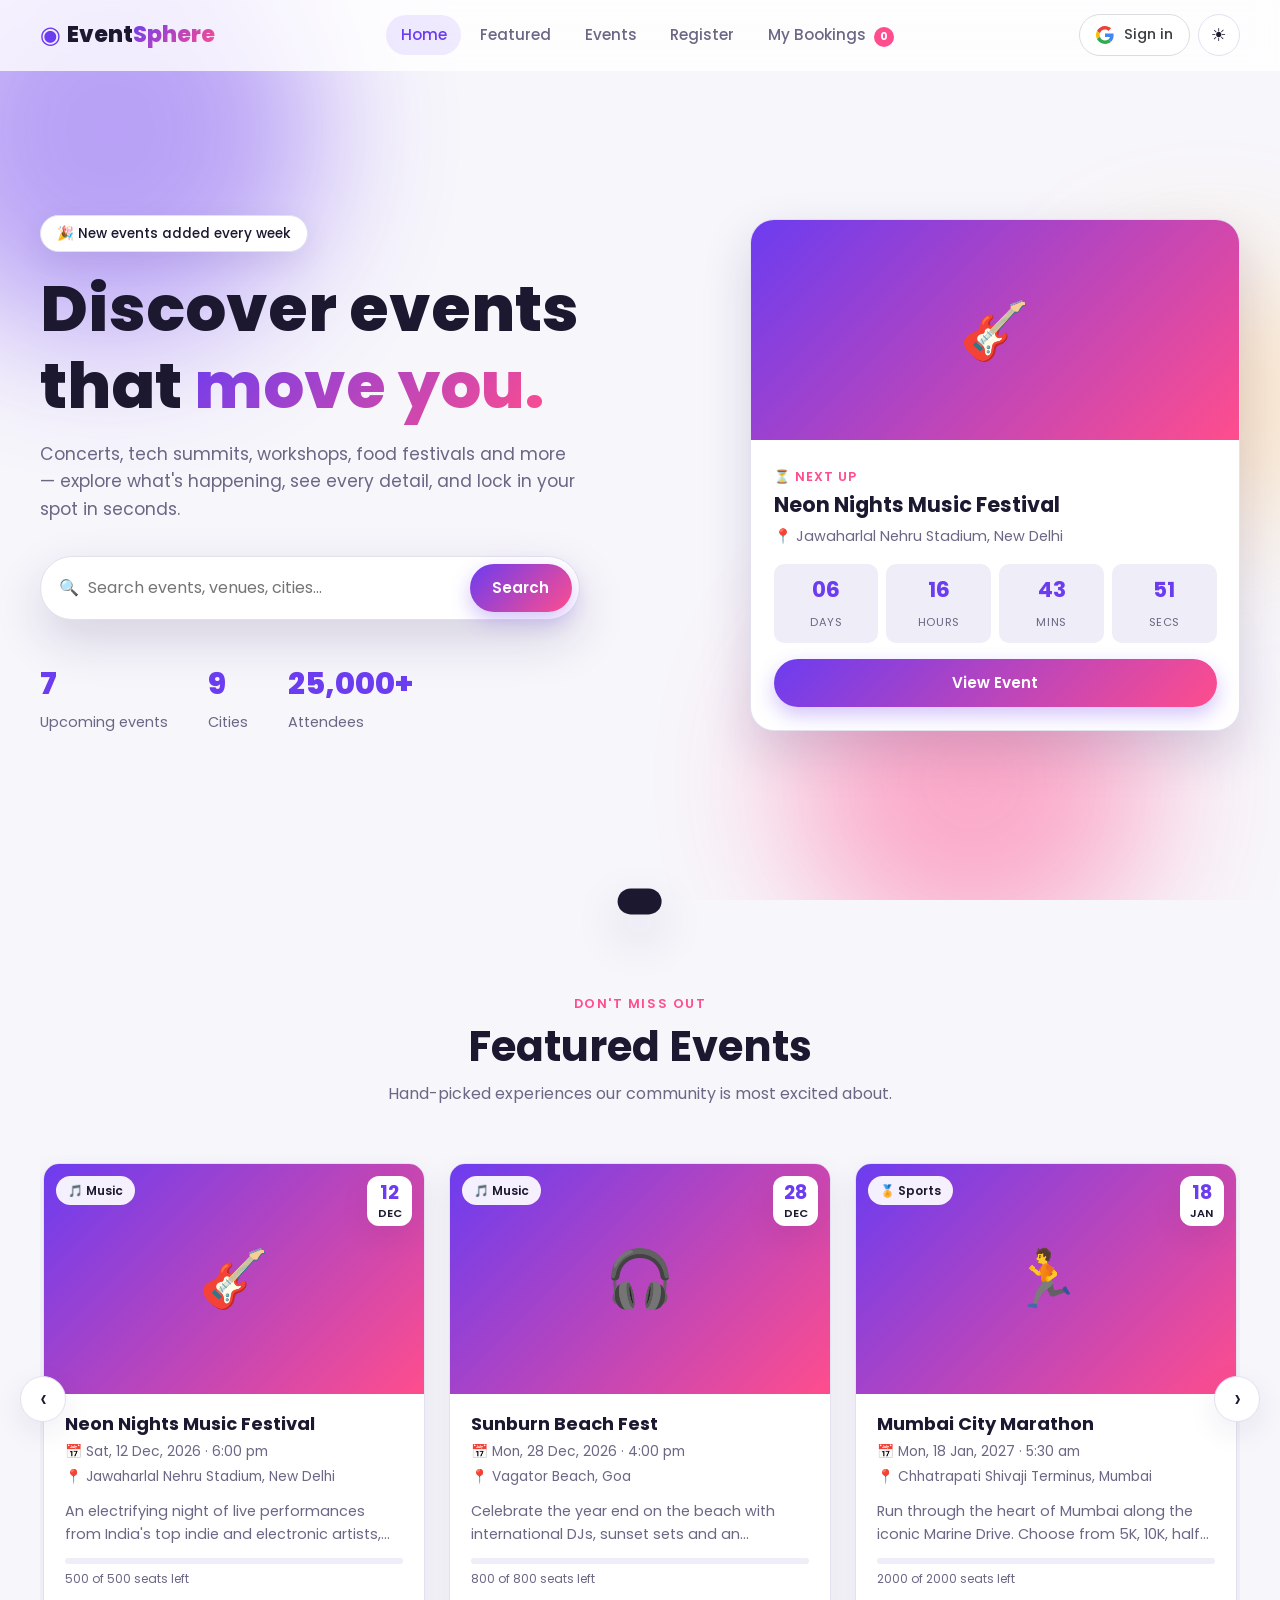
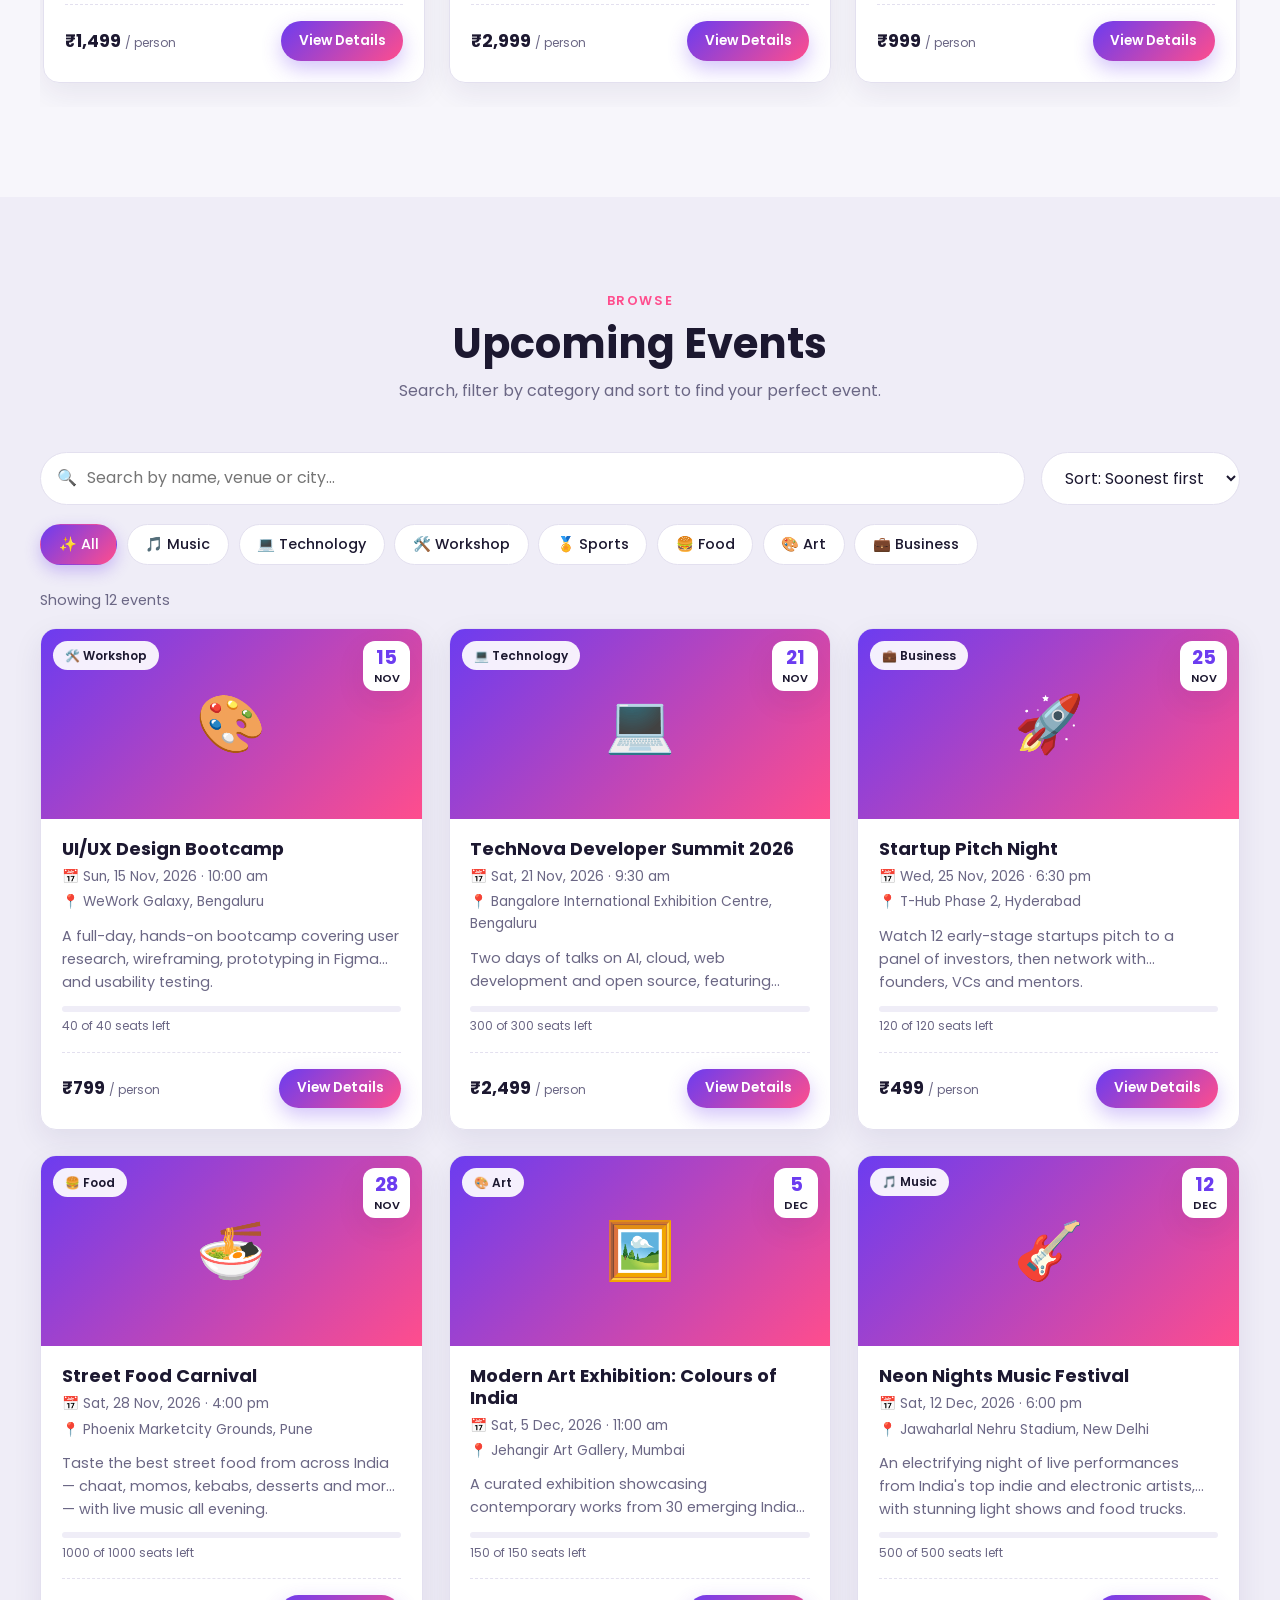
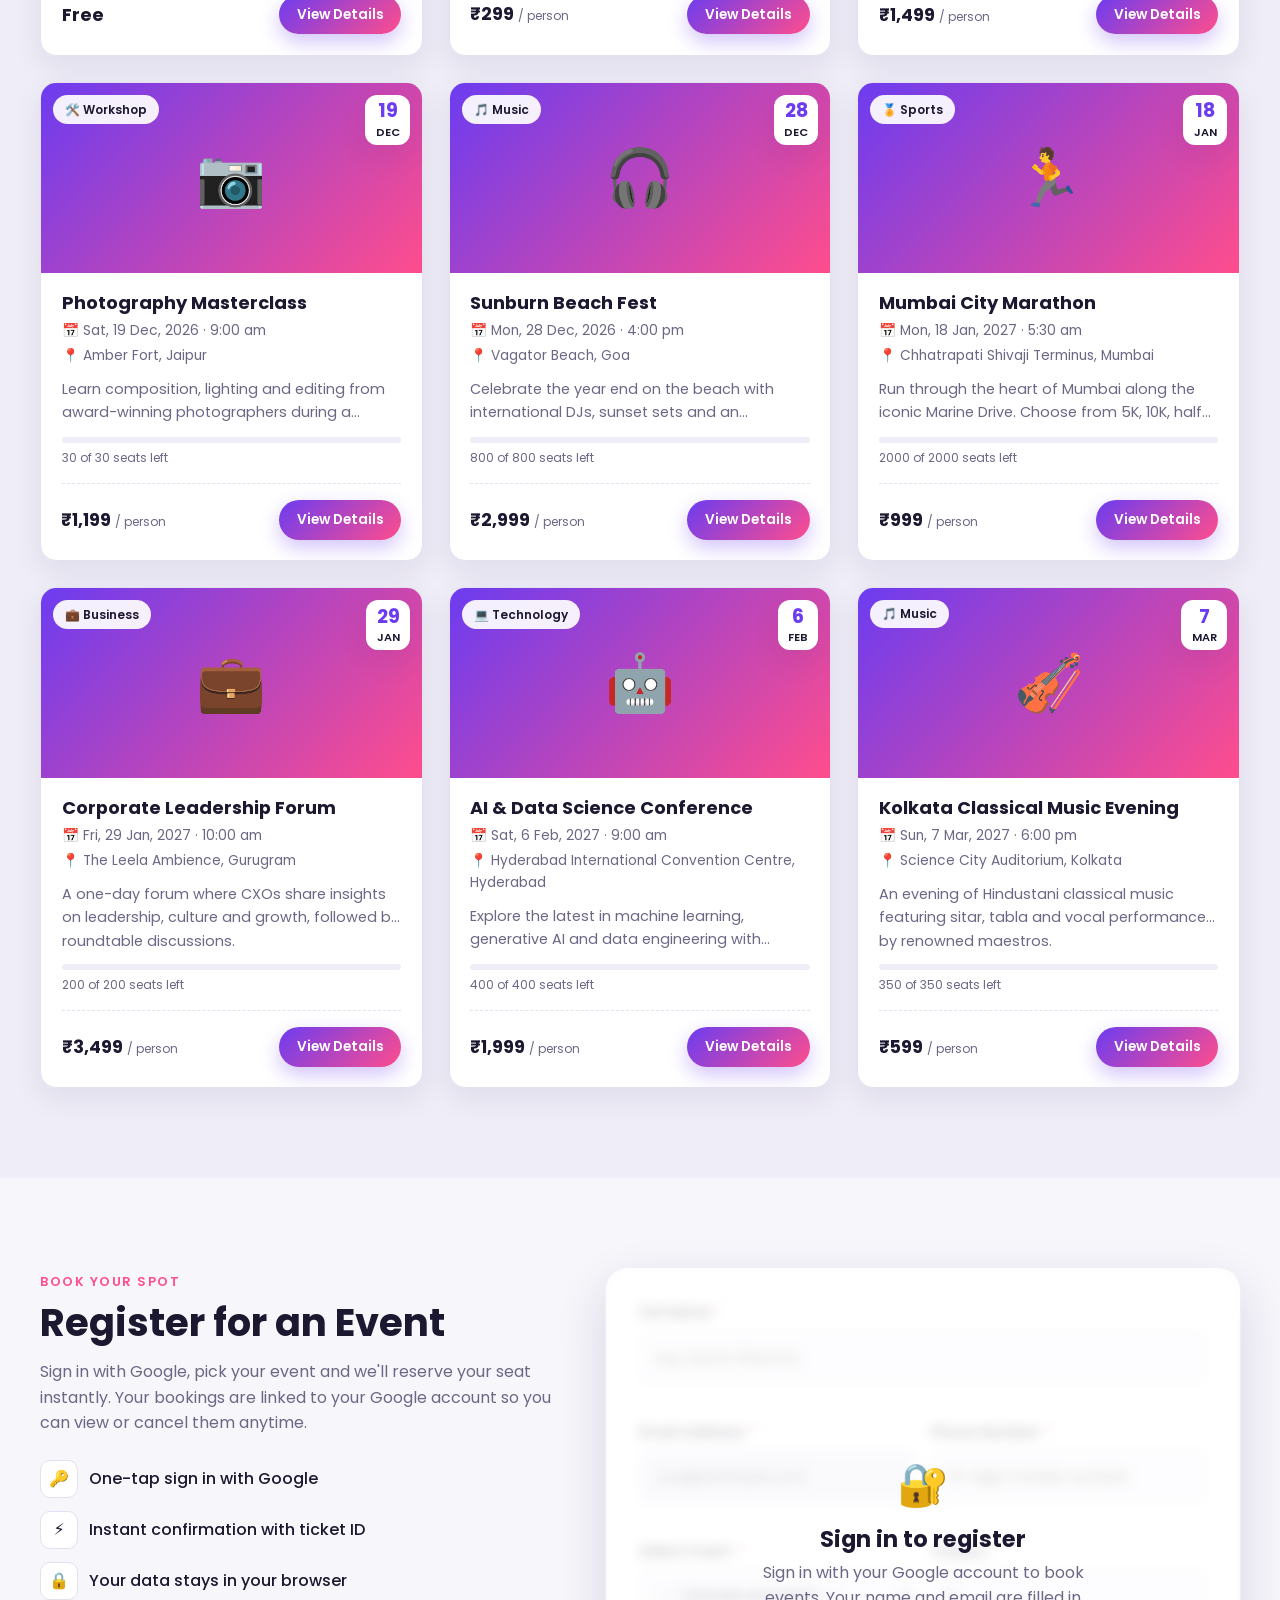
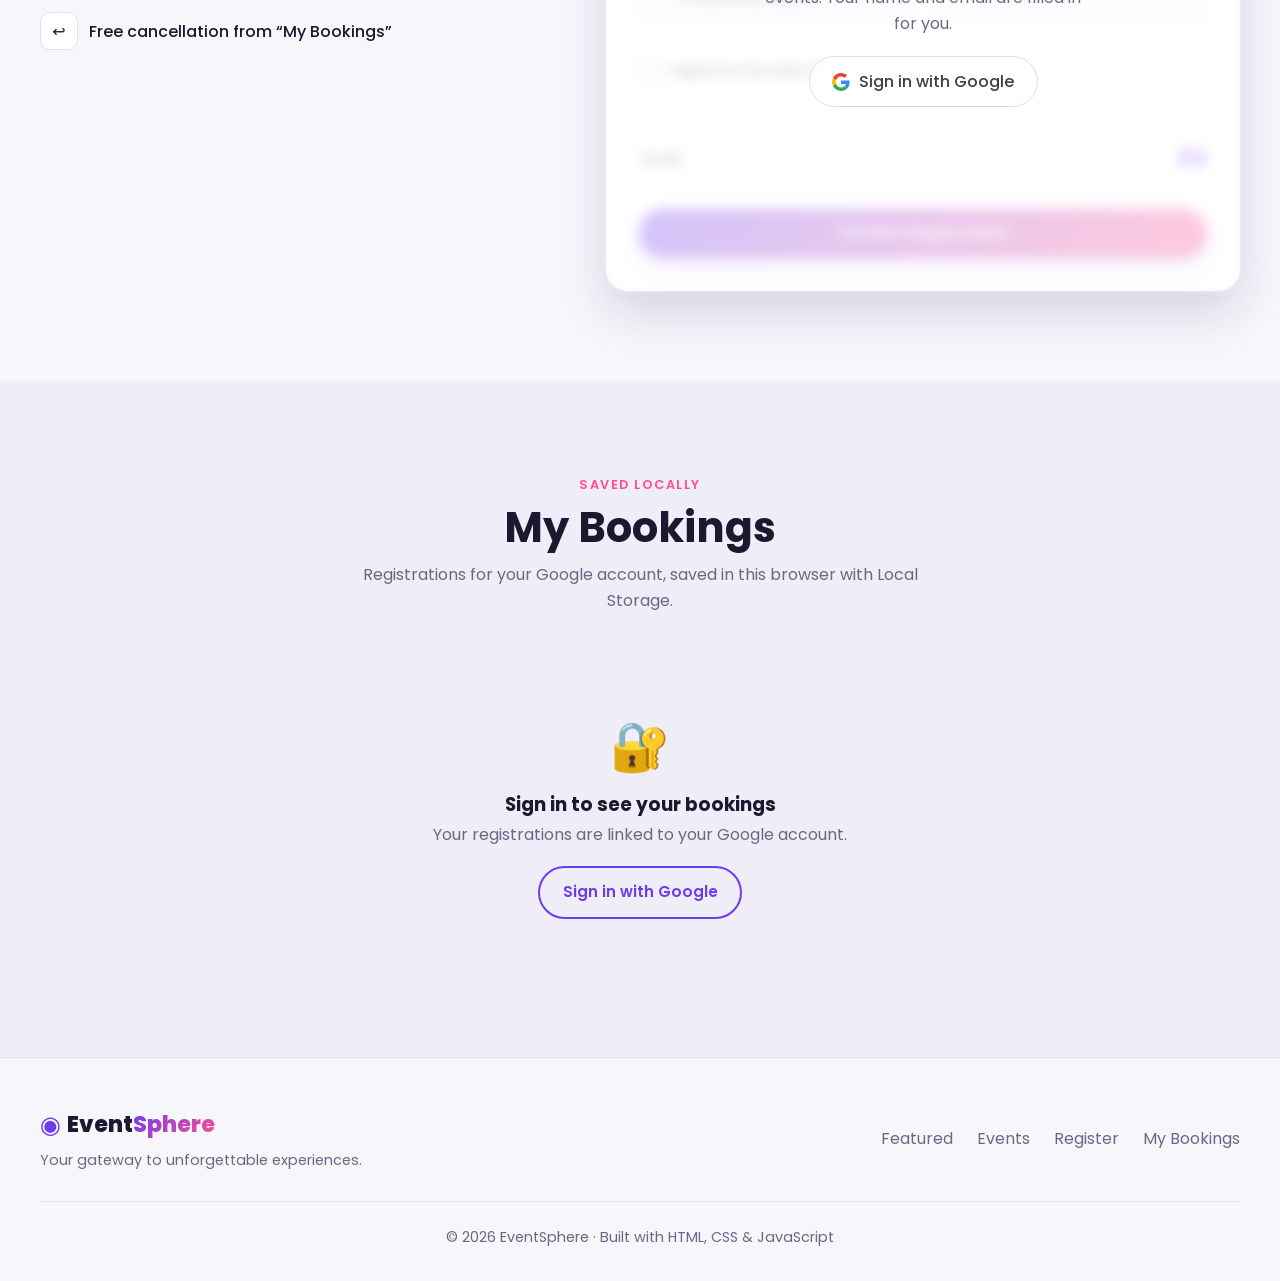
==== commit 155889c5: "Add Google Sign-In as the only login method Registration now requires signing in with Google (offici" ====
--- a/index.html
+++ b/index.html
@@ -38,6 +38,25 @@
       </nav>
 
       <div class="nav-actions">
+        <!-- Auth: Google Sign-In only -->
+        <div class="auth" id="authArea">
+          <div class="g-btn-slot" id="googleBtnNav" data-size="nav"></div>
+          <div class="user-menu hidden" id="userMenu">
+            <button class="user-chip" id="userChip" aria-haspopup="true" aria-expanded="false">
+              <span class="avatar" id="userAvatar"></span>
+              <span class="user-name" id="userName"></span>
+              <span class="caret" aria-hidden="true">▾</span>
+            </button>
+            <div class="user-dropdown" id="userDropdown" hidden>
+              <div class="dd-head">
+                <span class="avatar avatar-lg" id="ddAvatar"></span>
+                <div><strong id="ddName"></strong><small id="ddEmail"></small></div>
+              </div>
+              <a href="#my-registrations" class="dd-item">🎟️ My Bookings</a>
+              <button class="dd-item" id="signOutBtn">↪ Sign out</button>
+            </div>
+          </div>
+        </div>
         <button class="icon-btn" id="themeToggle" aria-label="Toggle dark mode" title="Toggle theme">
           <span class="sun">☀️</span><span class="moon">🌙</span>
         </button>
@@ -138,9 +157,10 @@
         <div class="register-info reveal">
           <span class="eyebrow">Book your spot</span>
           <h2>Register for an Event</h2>
-          <p>Fill in your details and we'll reserve your seat instantly. Your bookings are saved on
-            this device so you can view or cancel them anytime.</p>
+          <p>Sign in with Google, pick your event and we'll reserve your seat instantly. Your bookings
+            are linked to your Google account so you can view or cancel them anytime.</p>
           <ul class="perks">
+            <li><span>🔑</span> One-tap sign in with Google</li>
             <li><span>⚡</span> Instant confirmation with ticket ID</li>
             <li><span>🔒</span> Your data stays in your browser</li>
             <li><span>↩️</span> Free cancellation from “My Bookings”</li>
@@ -148,7 +168,14 @@
           <div class="selected-preview" id="selectedPreview"></div>
         </div>
 
-        <form class="register-form reveal" id="registerForm" novalidate>
+        <div class="form-shell reveal" id="formShell">
+        <div class="auth-gate" id="authGate">
+          <div class="gate-icon">🔐</div>
+          <h3>Sign in to register</h3>
+          <p>Sign in with your Google account to book events. Your name and email are filled in for you.</p>
+          <div class="g-btn-slot" id="googleBtnGate" data-size="large"></div>
+        </div>
+        <form class="register-form" id="registerForm" novalidate>
           <div class="form-group">
             <label for="fullName">Full Name <span class="req">*</span></label>
             <input type="text" id="fullName" name="fullName" placeholder="e.g. Aarav Sharma" autocomplete="name">
@@ -158,7 +185,7 @@
           <div class="form-row">
             <div class="form-group">
               <label for="email">Email Address <span class="req">*</span></label>
-              <input type="email" id="email" name="email" placeholder="you@example.com" autocomplete="email">
+              <input type="email" id="email" name="email" placeholder="you@example.com" autocomplete="email" readonly title="Taken from your Google account">
               <small class="error-msg" aria-live="polite"></small>
             </div>
             <div class="form-group">
@@ -198,6 +225,7 @@
             <span class="spinner" aria-hidden="true"></span>
           </button>
         </form>
+        </div>
       </div>
     </section>
 
@@ -207,7 +235,7 @@
         <div class="section-head reveal">
           <span class="eyebrow">Saved locally</span>
           <h2>My Bookings</h2>
-          <p>All registrations made from this browser (stored with Local Storage).</p>
+          <p>Registrations for your Google account, saved in this browser with Local Storage.</p>
         </div>
         <div class="bookings-list" id="bookingsList"></div>
       </div>
@@ -252,6 +280,8 @@
   <div class="toast" id="toast" role="status" aria-live="polite"></div>
   <button class="back-to-top" id="backToTop" aria-label="Back to top">↑</button>
 
+  <script src="js/config.js"></script>
+  <script src="https://accounts.google.com/gsi/client" async defer></script>
   <script src="js/data.js"></script>
   <script src="js/app.js"></script>
 </body>
--- a/css/style.css
+++ b/css/style.css
@@ -422,6 +422,67 @@
 .footer-links a { color: var(--text-muted); transition: color .2s; }
 .footer-links a:hover { color: var(--primary); }
 .copy { grid-column: 1 / -1; text-align: center; padding-top: 1.5rem; border-top: 1px solid var(--border); }
+
+/* ---------- Auth (Google Sign-In) ---------- */
+.auth { display: flex; align-items: center; }
+.g-btn-slot { display: flex; justify-content: center; min-height: 32px; }
+.g-btn-slot:empty { display: none; }
+
+/* Styled fallback shown until (or if) Google's own button loads */
+.g-fallback {
+  display: inline-flex; align-items: center; gap: .6rem; padding: .5rem 1rem; border-radius: 999px;
+  background: #fff; color: #3c4043; border: 1px solid #dadce0; font-weight: 500; font-size: .9rem;
+  transition: box-shadow .2s, background .2s;
+}
+.g-fallback:hover { box-shadow: 0 2px 8px rgba(0, 0, 0, .15); background: #f8f9fa; }
+.g-fallback svg { width: 18px; height: 18px; flex-shrink: 0; }
+.g-fallback.lg { padding: .75rem 1.4rem; font-size: 1rem; }
+
+.user-menu { position: relative; }
+.user-chip {
+  display: flex; align-items: center; gap: .5rem; padding: 4px 12px 4px 4px; border-radius: 999px;
+  background: var(--surface); border: 1px solid var(--border); transition: box-shadow .2s;
+}
+.user-chip:hover { box-shadow: var(--shadow); }
+.user-name { font-weight: 500; font-size: .9rem; max-width: 120px; overflow: hidden; text-overflow: ellipsis; white-space: nowrap; }
+.caret { font-size: .7rem; color: var(--text-muted); }
+
+.avatar {
+  width: 32px; height: 32px; border-radius: 50%; overflow: hidden; flex-shrink: 0; display: grid; place-items: center;
+  background: var(--gradient); color: #fff; font-weight: 700; font-size: .85rem;
+}
+.avatar img { width: 100%; height: 100%; object-fit: cover; }
+.avatar-lg { width: 44px; height: 44px; font-size: 1.1rem; }
+
+.user-dropdown {
+  position: absolute; top: calc(100% + 10px); right: 0; width: 250px; padding: .5rem; z-index: 110;
+  background: var(--surface); border: 1px solid var(--border); border-radius: var(--radius); box-shadow: var(--shadow-lg);
+  animation: popIn .25s var(--ease);
+}
+.user-dropdown[hidden] { display: none; }
+.dd-head { display: flex; gap: .7rem; align-items: center; padding: .6rem; border-bottom: 1px solid var(--border); margin-bottom: .3rem; }
+.dd-head div { min-width: 0; }
+.dd-head strong, .dd-head small { display: block; overflow: hidden; text-overflow: ellipsis; white-space: nowrap; }
+.dd-head small { color: var(--text-muted); font-size: .8rem; }
+.dd-item { display: block; width: 100%; text-align: left; padding: .6rem .8rem; border-radius: var(--radius-sm); font-size: .9rem; }
+.dd-item:hover { background: var(--bg-alt); }
+#signOutBtn:hover { color: var(--danger); }
+
+/* Registration lock when signed out */
+.form-shell { position: relative; }
+.auth-gate {
+  position: absolute; inset: 0; z-index: 5; display: none; flex-direction: column; align-items: center; justify-content: center;
+  text-align: center; padding: 2rem; border-radius: 22px;
+  background: color-mix(in srgb, var(--surface) 70%, transparent); backdrop-filter: blur(6px);
+}
+.form-shell.locked .auth-gate { display: flex; }
+.form-shell.locked .register-form { filter: blur(2px); pointer-events: none; user-select: none; }
+.gate-icon { font-size: 2.6rem; margin-bottom: .5rem; }
+.auth-gate h3 { font-size: 1.4rem; margin-bottom: .4rem; }
+.auth-gate p { color: var(--text-muted); max-width: 340px; margin-bottom: 1.2rem; }
+.auth-note { font-size: .8rem; color: var(--text-muted); margin-top: .8rem; }
+
+.form-group input[readonly] { background: var(--bg-alt); cursor: not-allowed; color: var(--text-muted); }
 
 /* ---------- Scroll reveal ---------- */
 .reveal { opacity: 0; transform: translateY(30px); transition: opacity .8s var(--ease), transform .8s var(--ease); }
@@ -476,4 +537,9 @@
   .footer .logo { justify-content: center; }
   .footer-links { justify-content: center; }
   .toolbar select { width: 100%; }
-}
+  .user-name, .caret { display: none; }
+  .user-chip { padding: 3px; }
+  .g-fallback:not(.lg) span { display: none; }
+  .g-fallback:not(.lg) { padding: .55rem; }
+  .logo { font-size: 1.2rem; }
+}
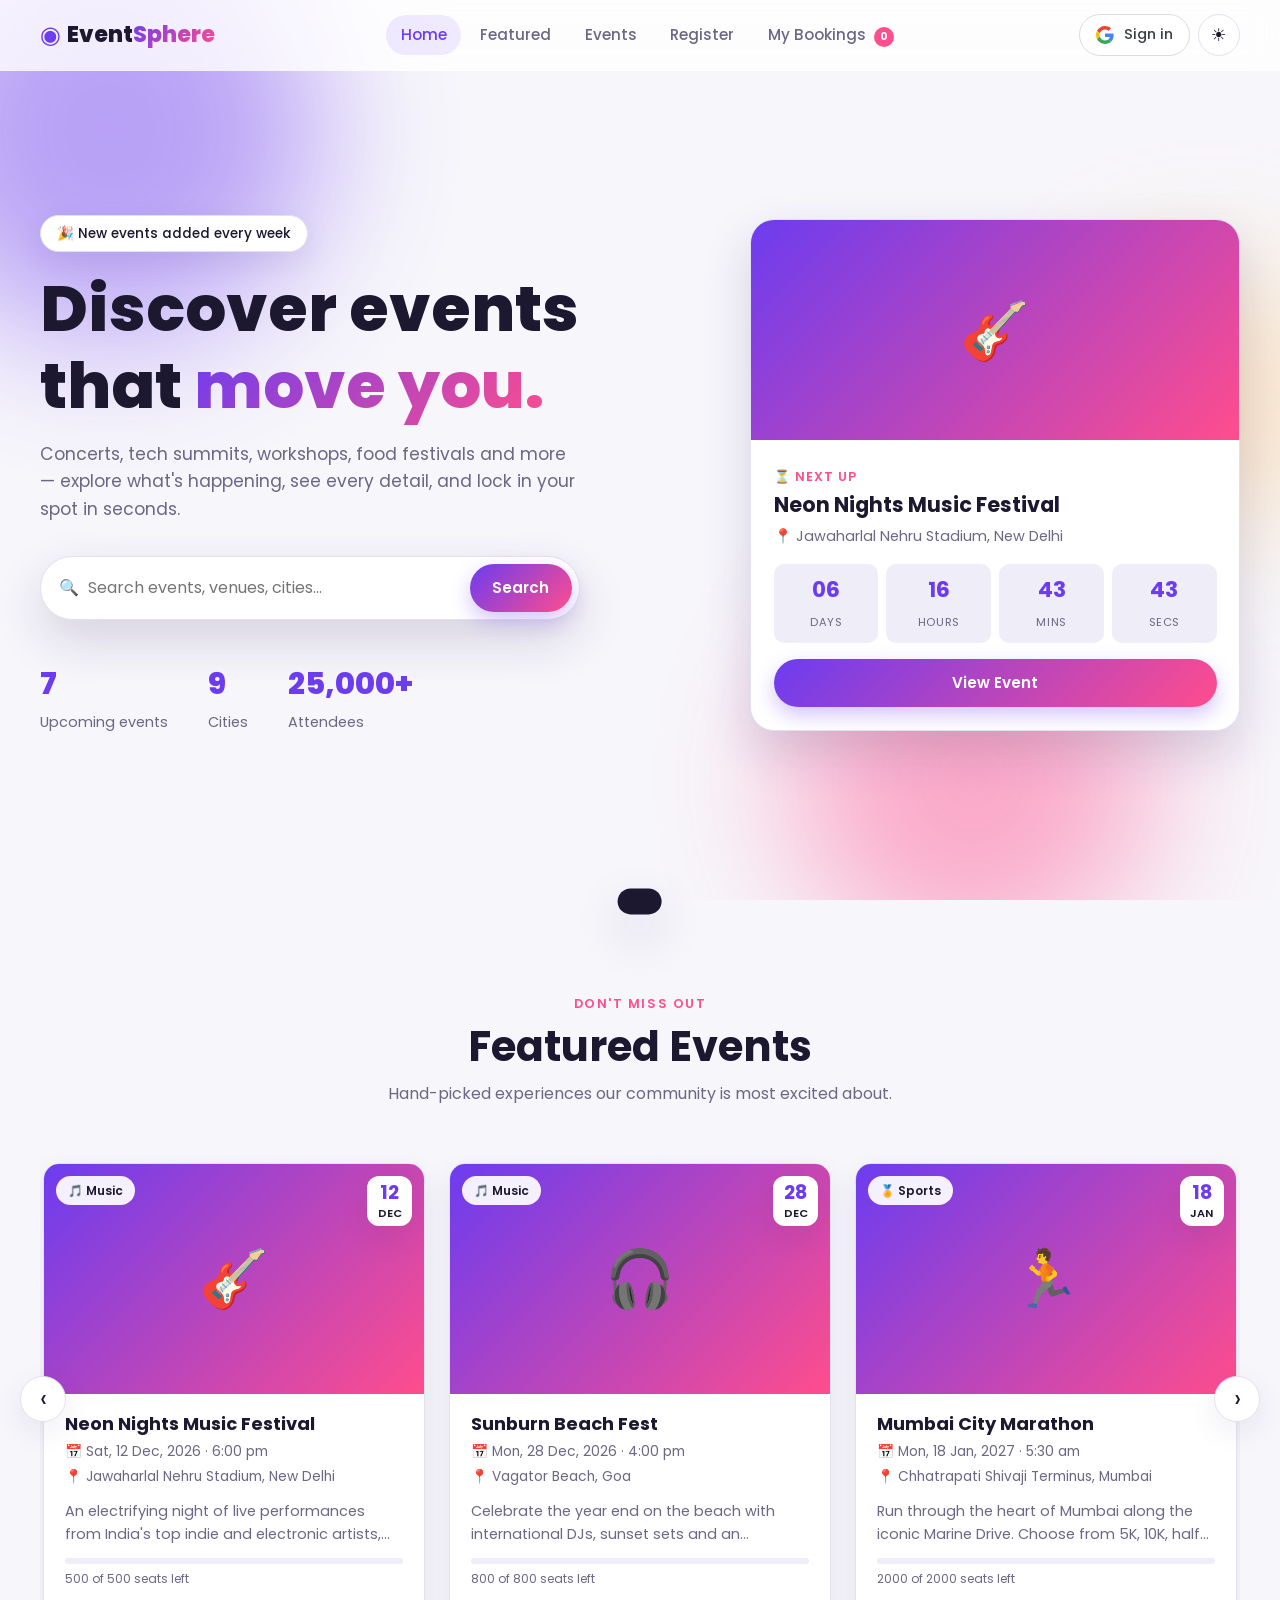
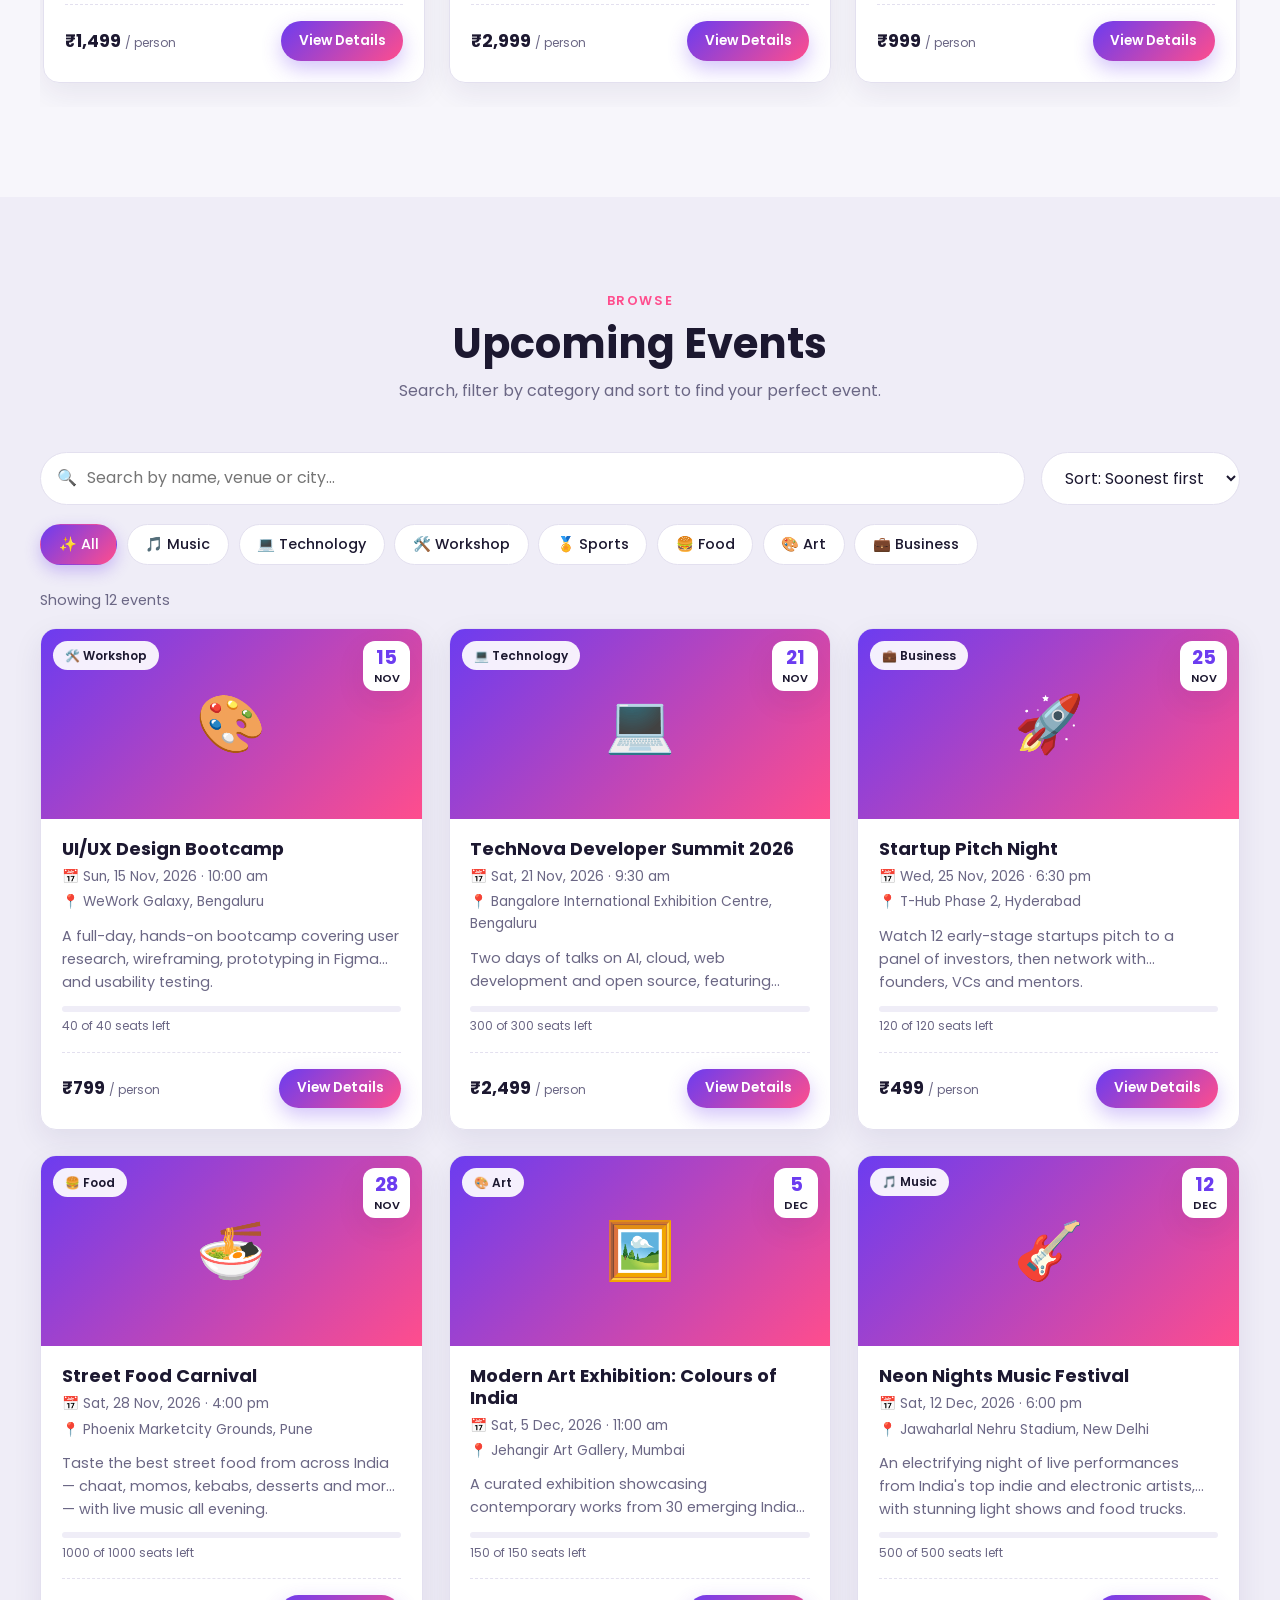
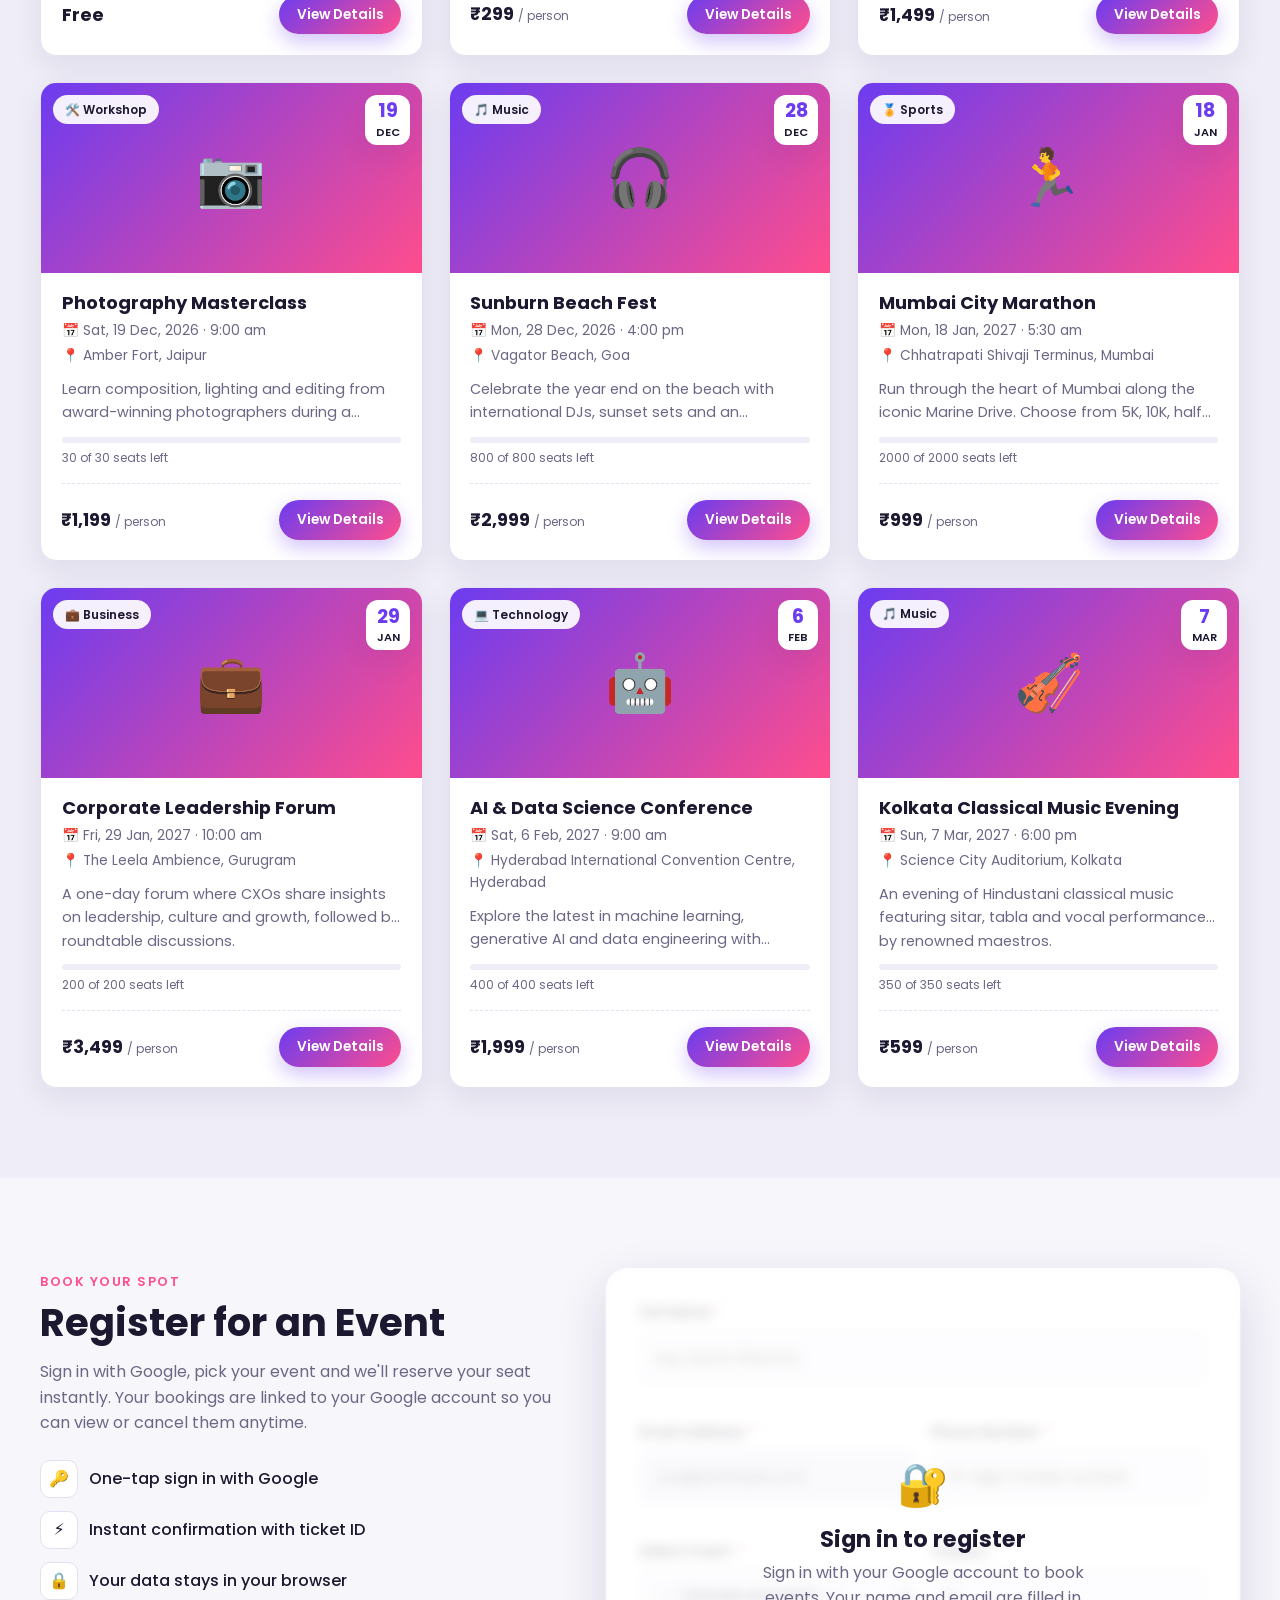
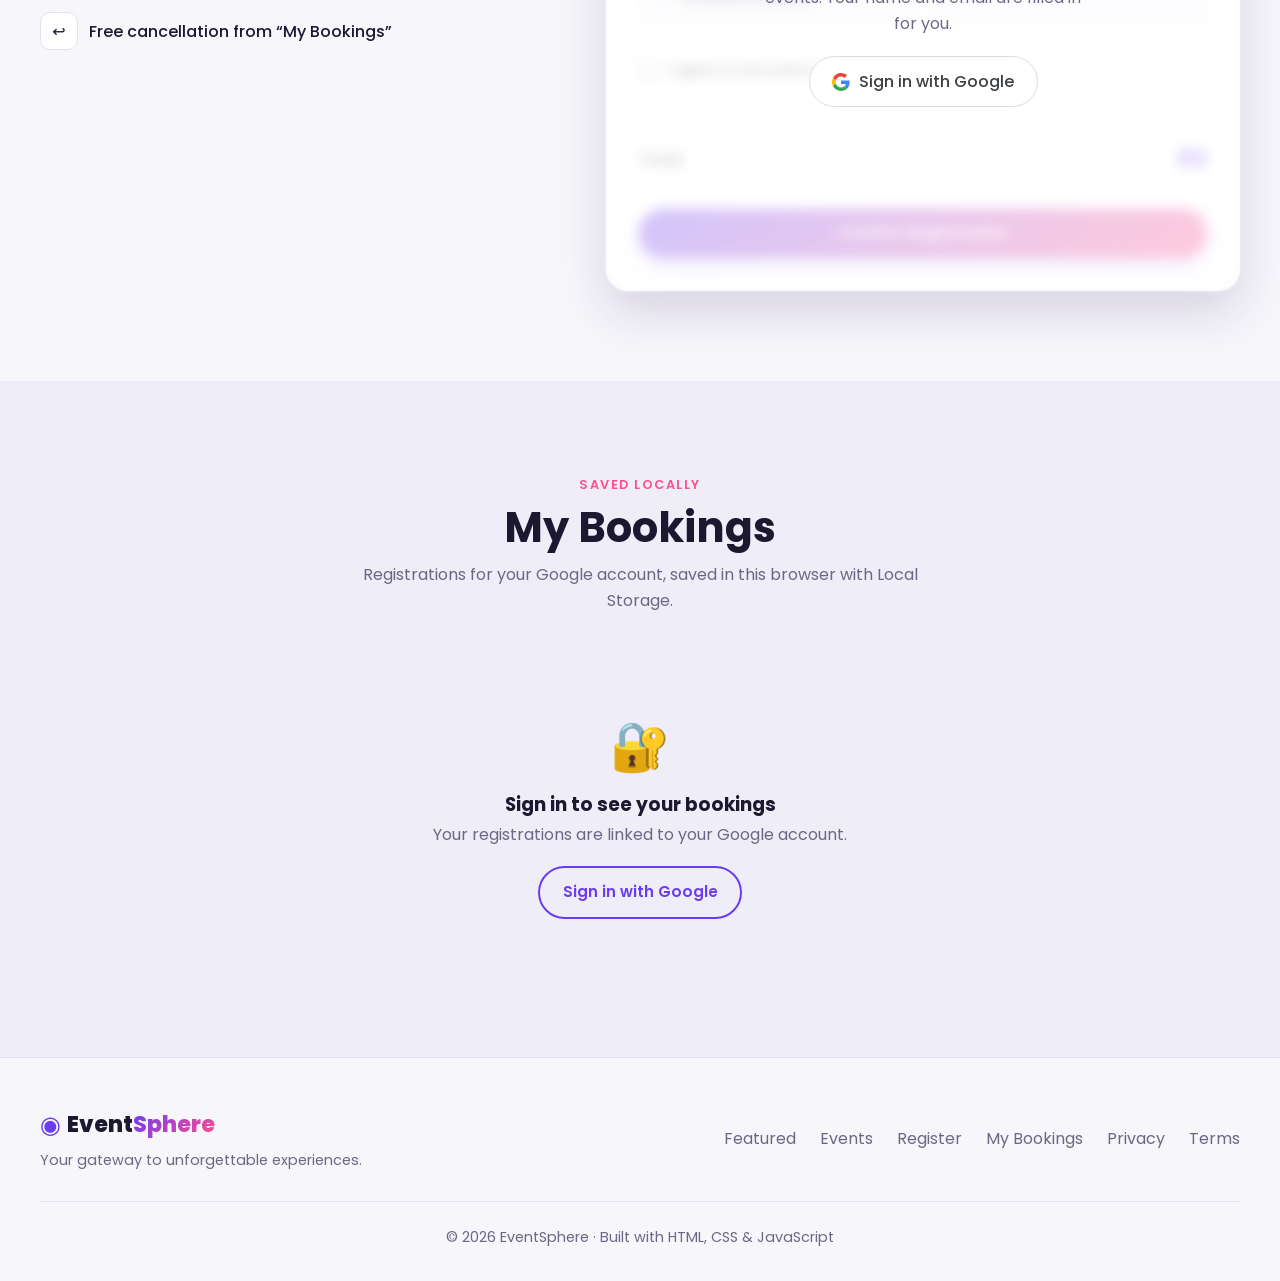
==== commit 545186fc: "Configure Google Client ID and add privacy and terms pages Sets the production OAuth Client ID, and " ====
--- a/index.html
+++ b/index.html
@@ -254,6 +254,8 @@
         <a href="#events">Events</a>
         <a href="#register">Register</a>
         <a href="#my-registrations">My Bookings</a>
+        <a href="privacy.html">Privacy</a>
+        <a href="terms.html">Terms</a>
       </div>
       <p class="copy">© <span id="year"></span> EventSphere · Built with HTML, CSS & JavaScript</p>
     </div>
--- a/css/style.css
+++ b/css/style.css
@@ -483,6 +483,18 @@
 .auth-note { font-size: .8rem; color: var(--text-muted); margin-top: .8rem; }
 
 .form-group input[readonly] { background: var(--bg-alt); cursor: not-allowed; color: var(--text-muted); }
+
+/* ---------- Legal pages (privacy / terms) ---------- */
+.legal { max-width: 780px; padding: 120px 0 60px; }
+.legal h1 { font-size: clamp(2rem, 5vw, 2.8rem); margin: .3rem 0 .4rem; }
+.legal .updated { color: var(--text-muted); font-size: .9rem; margin-bottom: 1.5rem; }
+.legal h2 { font-size: 1.25rem; margin: 2rem 0 .6rem; }
+.legal p, .legal li { color: var(--text-muted); }
+.legal ul { padding-left: 1.3rem; display: grid; gap: .4rem; }
+.legal strong { color: var(--text); }
+.legal a { color: var(--primary); text-decoration: underline; text-underline-offset: 3px; }
+.legal .legal-links { margin-top: 2.5rem; padding-top: 1.2rem; border-top: 1px solid var(--border); }
+.legal + .footer .copy { border-top: none; padding-top: 0; }
 
 /* ---------- Scroll reveal ---------- */
 .reveal { opacity: 0; transform: translateY(30px); transition: opacity .8s var(--ease), transform .8s var(--ease); }
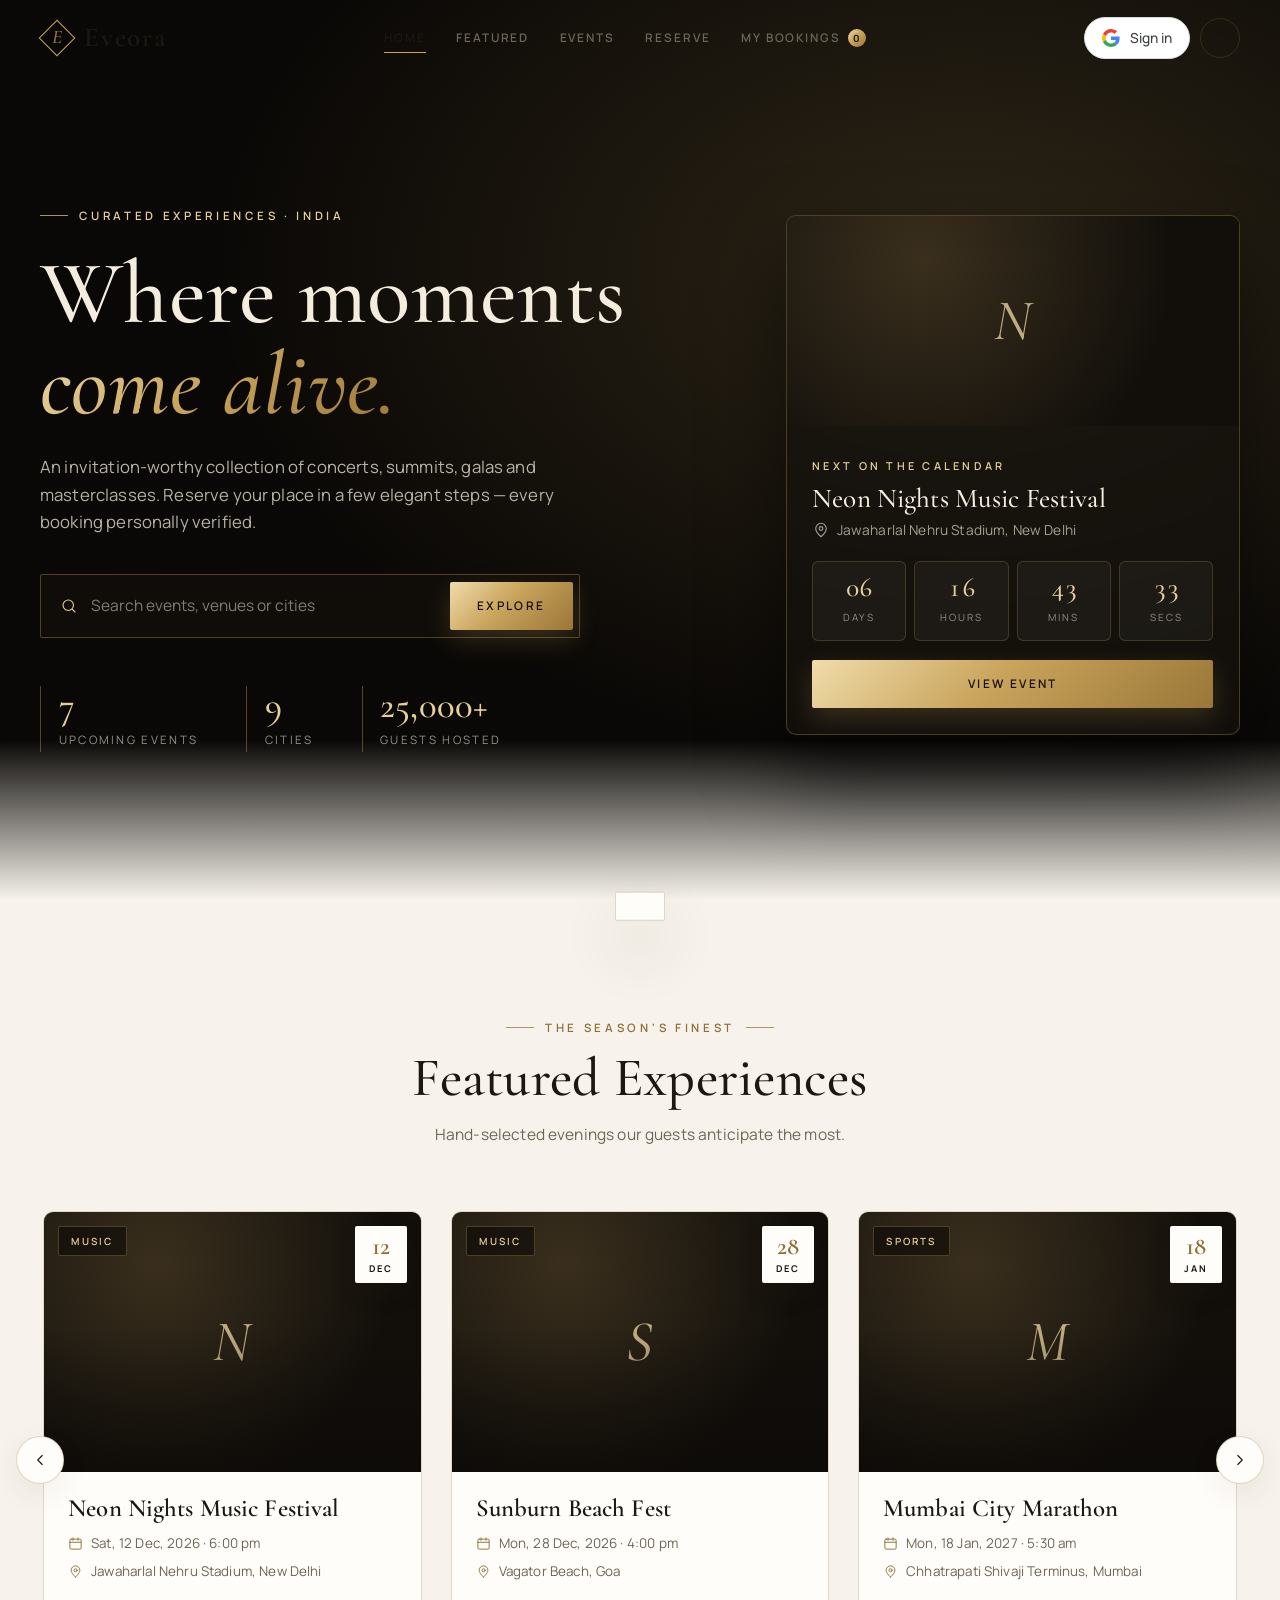
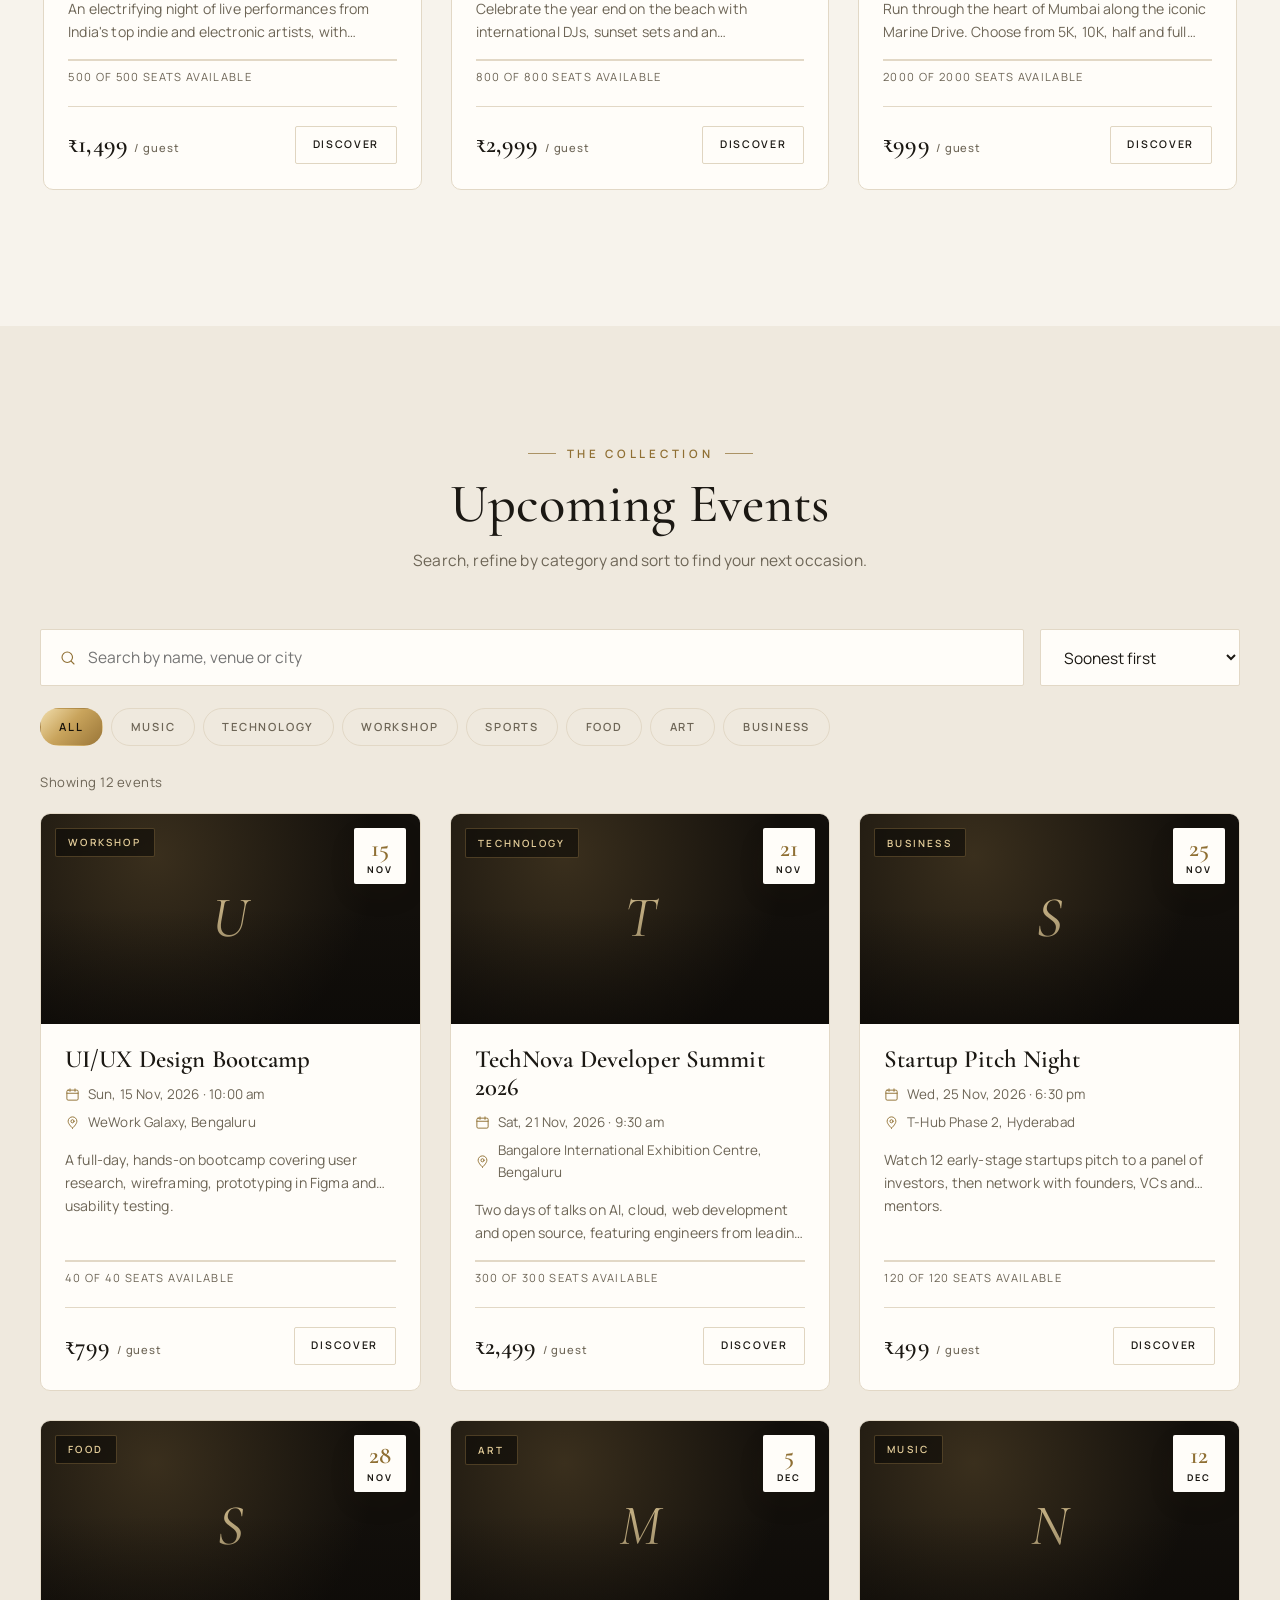
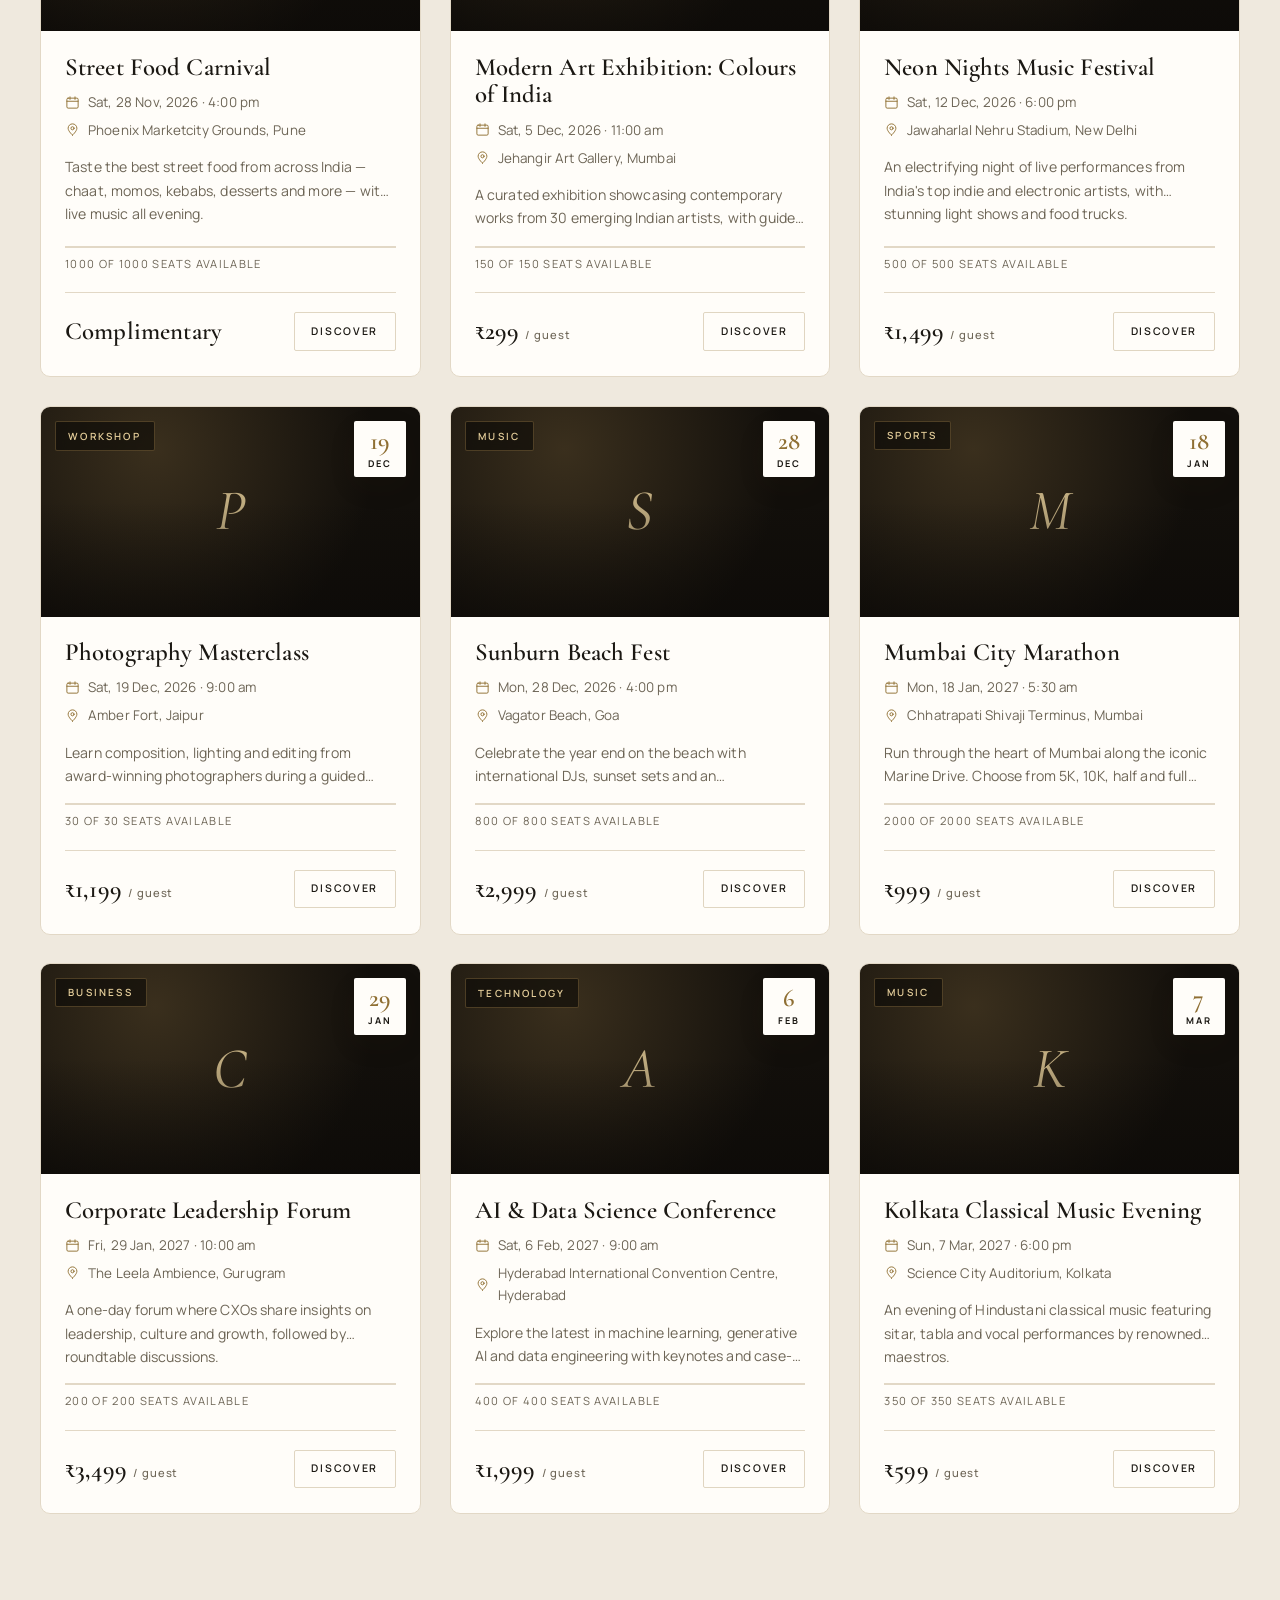
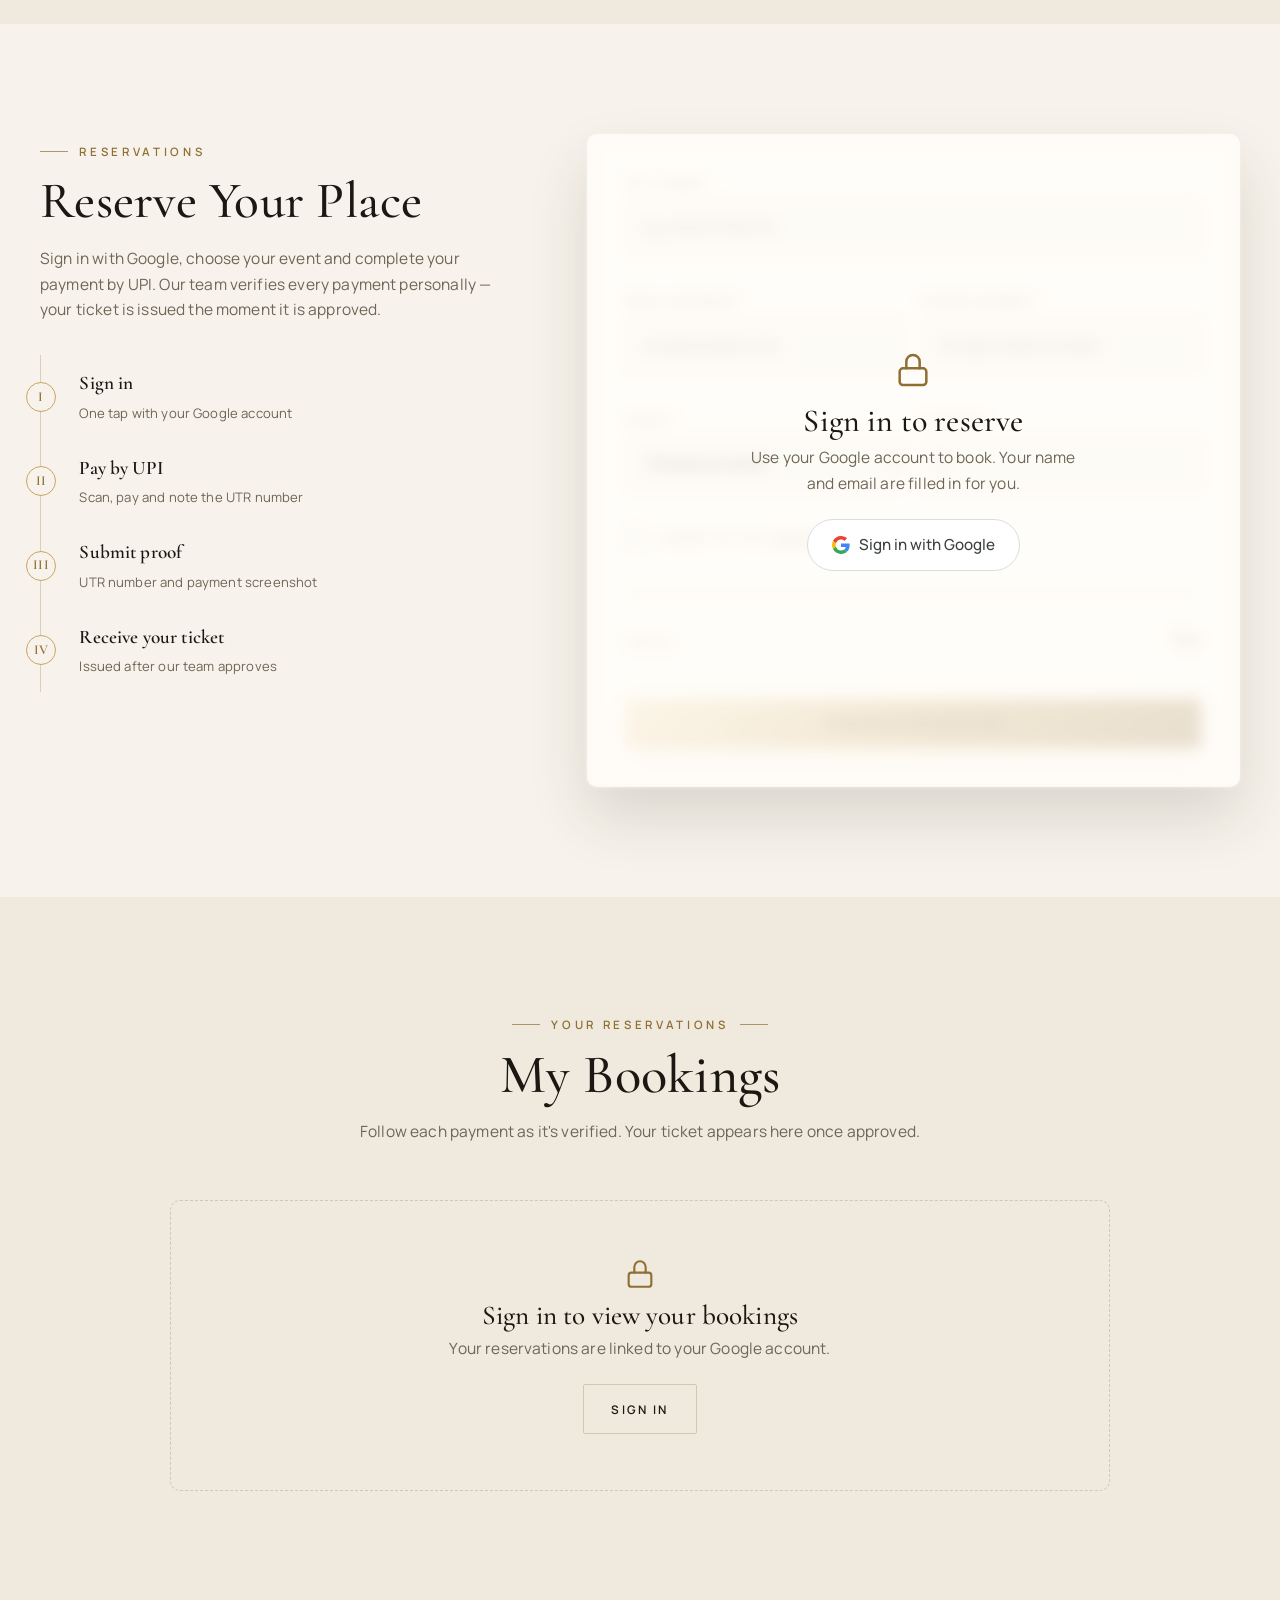
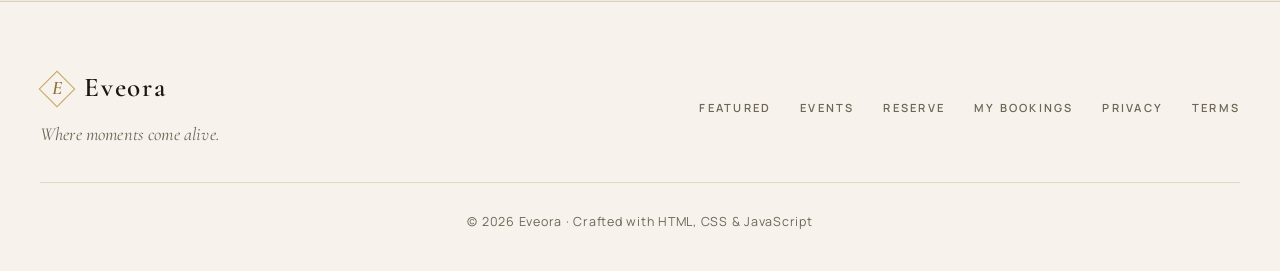
==== commit 685c1685: "Rebrand to Eveora with luxury UI, manual UPI payment verification and admin roles - Rename to Eveora" ====
--- a/index.html
+++ b/index.html
@@ -1,20 +1,20 @@
 <!DOCTYPE html>
-<html lang="en" data-theme="light">
+<html lang="en" data-theme="dark">
 <head>
   <meta charset="UTF-8">
   <meta name="viewport" content="width=device-width, initial-scale=1.0">
-  <meta name="description" content="EventSphere – discover, explore and register for the best upcoming events near you.">
-  <title>EventSphere – Discover & Book Events</title>
+  <meta name="description" content="Eveora – Where moments come alive. Discover and book exceptional events.">
+  <title>Eveora – Where moments come alive</title>
   <link rel="preconnect" href="https://fonts.googleapis.com">
   <link rel="preconnect" href="https://fonts.gstatic.com" crossorigin>
-  <link href="https://fonts.googleapis.com/css2?family=Poppins:wght@400;500;600;700;800&display=swap" rel="stylesheet">
+  <link href="https://fonts.googleapis.com/css2?family=Cormorant+Garamond:ital,wght@0,500;0,600;0,700;1,500;1,600&family=Manrope:wght@400;500;600;700&display=swap" rel="stylesheet">
   <link rel="stylesheet" href="css/style.css">
   <script>
-    // Apply saved theme before paint to avoid a flash
+    // Apply saved theme before paint (dark by default)
     (function () {
       try {
-        var t = localStorage.getItem('es-theme') ||
-          (window.matchMedia('(prefers-color-scheme: dark)').matches ? 'dark' : 'light');
+        var t = localStorage.getItem('eveora-theme') ||
+          (window.matchMedia('(prefers-color-scheme: light)').matches ? 'light' : 'dark');
         document.documentElement.setAttribute('data-theme', t);
       } catch (e) {}
     })();
@@ -22,43 +22,71 @@
 </head>
 <body>
 
+  <!-- Line icons used across the page -->
+  <svg xmlns="http://www.w3.org/2000/svg" style="display:none">
+    <symbol id="i-calendar" viewBox="0 0 24 24"><rect x="3" y="5" width="18" height="16" rx="2"/><path d="M16 3v4M8 3v4M3 10h18"/></symbol>
+    <symbol id="i-clock" viewBox="0 0 24 24"><circle cx="12" cy="12" r="9"/><path d="M12 7v5l3 2"/></symbol>
+    <symbol id="i-pin" viewBox="0 0 24 24"><path d="M12 21s-7-6.2-7-11a7 7 0 0 1 14 0c0 4.8-7 11-7 11z"/><circle cx="12" cy="10" r="2.5"/></symbol>
+    <symbol id="i-ticket" viewBox="0 0 24 24"><path d="M3 7h18v3.5a1.5 1.5 0 0 0 0 3V17H3v-3.5a1.5 1.5 0 0 0 0-3z"/><path d="M15 7v10" stroke-dasharray="1.5 2"/></symbol>
+    <symbol id="i-user" viewBox="0 0 24 24"><circle cx="12" cy="8" r="4"/><path d="M4 21c1.5-4 4.5-6 8-6s6.5 2 8 6"/></symbol>
+    <symbol id="i-search" viewBox="0 0 24 24"><circle cx="11" cy="11" r="7"/><path d="M20 20l-3.5-3.5"/></symbol>
+    <symbol id="i-sun" viewBox="0 0 24 24"><circle cx="12" cy="12" r="4"/><path d="M12 2v2M12 20v2M4.9 4.9l1.4 1.4M17.7 17.7l1.4 1.4M2 12h2M20 12h2M4.9 19.1l1.4-1.4M17.7 6.3l1.4-1.4"/></symbol>
+    <symbol id="i-moon" viewBox="0 0 24 24"><path d="M20 13.5A8 8 0 1 1 10.5 4a6.5 6.5 0 0 0 9.5 9.5z"/></symbol>
+    <symbol id="i-check" viewBox="0 0 24 24"><path d="M5 12.5l4.5 4.5L19 7"/></symbol>
+    <symbol id="i-x" viewBox="0 0 24 24"><path d="M6 6l12 12M18 6L6 18"/></symbol>
+    <symbol id="i-upload" viewBox="0 0 24 24"><path d="M12 15V4M7.5 8.5L12 4l4.5 4.5M4 15v4a1 1 0 0 0 1 1h14a1 1 0 0 0 1-1v-4"/></symbol>
+    <symbol id="i-copy" viewBox="0 0 24 24"><rect x="9" y="9" width="11" height="11" rx="2"/><path d="M5 15V5a1 1 0 0 1 1-1h10"/></symbol>
+    <symbol id="i-image" viewBox="0 0 24 24"><rect x="3" y="4" width="18" height="16" rx="2"/><circle cx="9" cy="10" r="2"/><path d="M21 16l-5-5-9 9"/></symbol>
+    <symbol id="i-shield" viewBox="0 0 24 24"><path d="M12 3l8 3v6c0 4.5-3.4 8.3-8 9-4.6-.7-8-4.5-8-9V6z"/><path d="M9 12l2 2 4-4"/></symbol>
+    <symbol id="i-arrow" viewBox="0 0 24 24"><path d="M5 12h14M13 6l6 6-6 6"/></symbol>
+    <symbol id="i-left" viewBox="0 0 24 24"><path d="M15 6l-6 6 6 6"/></symbol>
+    <symbol id="i-right" viewBox="0 0 24 24"><path d="M9 6l6 6-6 6"/></symbol>
+    <symbol id="i-lock" viewBox="0 0 24 24"><rect x="4" y="11" width="16" height="10" rx="2"/><path d="M8 11V7a4 4 0 0 1 8 0v4"/></symbol>
+    <symbol id="i-hourglass" viewBox="0 0 24 24"><path d="M6 3h12M6 21h12M7 3c0 5 5 6 5 9s-5 4-5 9M17 3c0 5-5 6-5 9s5 4 5 9"/></symbol>
+    <symbol id="i-crown" viewBox="0 0 24 24"><path d="M3 8l4.5 4L12 5l4.5 7L21 8l-2 11H5z"/></symbol>
+    <symbol id="i-logout" viewBox="0 0 24 24"><path d="M15 4h4a1 1 0 0 1 1 1v14a1 1 0 0 1-1 1h-4M10 17l5-5-5-5M15 12H4"/></symbol>
+    <symbol id="i-building" viewBox="0 0 24 24"><path d="M4 21V5a1 1 0 0 1 1-1h9a1 1 0 0 1 1 1v16M15 9h4a1 1 0 0 1 1 1v11M3 21h18M8 8h3M8 12h3M8 16h3"/></symbol>
+    <symbol id="i-sparkle" viewBox="0 0 24 24"><path d="M12 3l1.8 5.2L19 10l-5.2 1.8L12 17l-1.8-5.2L5 10l5.2-1.8z"/></symbol>
+  </svg>
+
   <!-- ========== HEADER / NAVBAR ========== -->
   <header class="navbar" id="navbar">
     <div class="container nav-inner">
-      <a href="#home" class="logo" aria-label="EventSphere home">
-        <span class="logo-icon">◉</span><span class="logo-text">Event<span>Sphere</span></span>
+      <a href="#home" class="logo" aria-label="Eveora home">
+        <span class="logo-mark" aria-hidden="true">E</span><span class="logo-text">Eveora</span>
       </a>
 
       <nav class="nav-links" id="navLinks" aria-label="Main navigation">
         <a href="#home" class="active">Home</a>
         <a href="#featured">Featured</a>
         <a href="#events">Events</a>
-        <a href="#register">Register</a>
+        <a href="#register">Reserve</a>
         <a href="#my-registrations">My Bookings <span class="badge" id="bookingCount">0</span></a>
+        <a href="#admin" id="adminNavLink" class="hidden">Admin <span class="badge" id="pendingCount">0</span></a>
       </nav>
 
       <div class="nav-actions">
-        <!-- Auth: Google Sign-In only -->
         <div class="auth" id="authArea">
           <div class="g-btn-slot" id="googleBtnNav" data-size="nav"></div>
           <div class="user-menu hidden" id="userMenu">
             <button class="user-chip" id="userChip" aria-haspopup="true" aria-expanded="false">
               <span class="avatar" id="userAvatar"></span>
               <span class="user-name" id="userName"></span>
-              <span class="caret" aria-hidden="true">▾</span>
+              <span class="role-pill hidden" id="userRole"></span>
             </button>
             <div class="user-dropdown" id="userDropdown" hidden>
               <div class="dd-head">
                 <span class="avatar avatar-lg" id="ddAvatar"></span>
                 <div><strong id="ddName"></strong><small id="ddEmail"></small></div>
               </div>
-              <a href="#my-registrations" class="dd-item">🎟️ My Bookings</a>
-              <button class="dd-item" id="signOutBtn">↪ Sign out</button>
-            </div>
-          </div>
-        </div>
-        <button class="icon-btn" id="themeToggle" aria-label="Toggle dark mode" title="Toggle theme">
-          <span class="sun">☀️</span><span class="moon">🌙</span>
+              <a href="#my-registrations" class="dd-item"><svg class="ic"><use href="#i-ticket"/></svg> My Bookings</a>
+              <a href="#admin" class="dd-item hidden" id="ddAdmin"><svg class="ic"><use href="#i-crown"/></svg> Admin panel</a>
+              <button class="dd-item" id="signOutBtn"><svg class="ic"><use href="#i-logout"/></svg> Sign out</button>
+            </div>
+          </div>
+        </div>
+        <button class="icon-btn" id="themeToggle" aria-label="Toggle light and dark theme" title="Toggle theme">
+          <svg class="ic sun"><use href="#i-sun"/></svg><svg class="ic moon"><use href="#i-moon"/></svg>
         </button>
         <button class="hamburger" id="hamburger" aria-label="Open menu" aria-expanded="false">
           <span></span><span></span><span></span>
@@ -70,32 +98,28 @@
   <main>
     <!-- ========== HERO ========== -->
     <section class="hero" id="home">
-      <div class="hero-bg" aria-hidden="true">
-        <span class="blob b1"></span><span class="blob b2"></span><span class="blob b3"></span>
-      </div>
+      <div class="hero-bg" aria-hidden="true"></div>
       <div class="container hero-inner">
         <div class="hero-text reveal">
-          <span class="pill">🎉 New events added every week</span>
-          <h1>Discover events that <span class="gradient-text">move you.</span></h1>
-          <p>Concerts, tech summits, workshops, food festivals and more — explore what's happening,
-            see every detail, and lock in your spot in seconds.</p>
+          <span class="eyebrow">Curated experiences · India</span>
+          <h1>Where moments <em>come alive.</em></h1>
+          <p>An invitation-worthy collection of concerts, summits, galas and masterclasses. Reserve your place
+            in a few elegant steps — every booking personally verified.</p>
 
           <form class="hero-search" id="heroSearch" role="search">
-            <span aria-hidden="true">🔍</span>
-            <input type="search" id="heroSearchInput" placeholder="Search events, venues, cities..." aria-label="Search events">
-            <button type="submit" class="btn btn-primary">Search</button>
+            <svg class="ic" aria-hidden="true"><use href="#i-search"/></svg>
+            <input type="search" id="heroSearchInput" placeholder="Search events, venues or cities" aria-label="Search events">
+            <button type="submit" class="btn btn-primary">Explore</button>
           </form>
 
           <div class="hero-stats">
             <div><strong data-count="12">0</strong><span>Upcoming events</span></div>
             <div><strong data-count="8">0</strong><span>Cities</span></div>
-            <div><strong data-count="25000" data-suffix="+">0</strong><span>Attendees</span></div>
-          </div>
-        </div>
-
-        <div class="hero-card reveal" id="heroNext">
-          <!-- Filled by JS: next upcoming event with countdown -->
-        </div>
+            <div><strong data-count="25000" data-suffix="+">0</strong><span>Guests hosted</span></div>
+          </div>
+        </div>
+
+        <div class="hero-card reveal" id="heroNext"></div>
       </div>
     </section>
 
@@ -103,14 +127,14 @@
     <section class="section" id="featured">
       <div class="container">
         <div class="section-head reveal">
-          <span class="eyebrow">Don't miss out</span>
-          <h2>Featured Events</h2>
-          <p>Hand-picked experiences our community is most excited about.</p>
+          <span class="eyebrow">The Season's Finest</span>
+          <h2>Featured Experiences</h2>
+          <p>Hand-selected evenings our guests anticipate the most.</p>
         </div>
         <div class="featured-track-wrap">
-          <button class="slider-btn prev" id="featPrev" aria-label="Previous featured events">‹</button>
+          <button class="slider-btn prev" id="featPrev" aria-label="Previous featured events"><svg class="ic"><use href="#i-left"/></svg></button>
           <div class="featured-track" id="featuredTrack"></div>
-          <button class="slider-btn next" id="featNext" aria-label="Next featured events">›</button>
+          <button class="slider-btn next" id="featNext" aria-label="Next featured events"><svg class="ic"><use href="#i-right"/></svg></button>
         </div>
       </div>
     </section>
@@ -119,20 +143,20 @@
     <section class="section section-alt" id="events">
       <div class="container">
         <div class="section-head reveal">
-          <span class="eyebrow">Browse</span>
+          <span class="eyebrow">The Collection</span>
           <h2>Upcoming Events</h2>
-          <p>Search, filter by category and sort to find your perfect event.</p>
+          <p>Search, refine by category and sort to find your next occasion.</p>
         </div>
 
         <div class="toolbar reveal">
           <div class="search-box">
-            <span aria-hidden="true">🔍</span>
-            <input type="search" id="searchInput" placeholder="Search by name, venue or city..." aria-label="Search events">
+            <svg class="ic" aria-hidden="true"><use href="#i-search"/></svg>
+            <input type="search" id="searchInput" placeholder="Search by name, venue or city" aria-label="Search events">
           </div>
           <select id="sortSelect" aria-label="Sort events">
-            <option value="date">Sort: Soonest first</option>
-            <option value="price-low">Price: Low to high</option>
-            <option value="price-high">Price: High to low</option>
+            <option value="date">Soonest first</option>
+            <option value="price-low">Price: low to high</option>
+            <option value="price-high">Price: high to low</option>
             <option value="name">Name: A–Z</option>
           </select>
         </div>
@@ -143,7 +167,6 @@
         <div class="events-grid" id="eventsGrid"></div>
 
         <div class="empty-state hidden" id="emptyState">
-          <div class="empty-icon">🔎</div>
           <h3>No events found</h3>
           <p>Try a different keyword or category.</p>
           <button class="btn btn-outline" id="resetFilters">Reset filters</button>
@@ -155,89 +178,176 @@
     <section class="section" id="register">
       <div class="container register-wrap">
         <div class="register-info reveal">
-          <span class="eyebrow">Book your spot</span>
-          <h2>Register for an Event</h2>
-          <p>Sign in with Google, pick your event and we'll reserve your seat instantly. Your bookings
-            are linked to your Google account so you can view or cancel them anytime.</p>
-          <ul class="perks">
-            <li><span>🔑</span> One-tap sign in with Google</li>
-            <li><span>⚡</span> Instant confirmation with ticket ID</li>
-            <li><span>🔒</span> Your data stays in your browser</li>
-            <li><span>↩️</span> Free cancellation from “My Bookings”</li>
-          </ul>
+          <span class="eyebrow">Reservations</span>
+          <h2>Reserve Your Place</h2>
+          <p>Sign in with Google, choose your event and complete your payment by UPI. Our team verifies every
+            payment personally — your ticket is issued the moment it is approved.</p>
+          <ol class="steps">
+            <li><span>I</span><div><strong>Sign in</strong><small>One tap with your Google account</small></div></li>
+            <li><span>II</span><div><strong>Pay by UPI</strong><small>Scan, pay and note the UTR number</small></div></li>
+            <li><span>III</span><div><strong>Submit proof</strong><small>UTR number and payment screenshot</small></div></li>
+            <li><span>IV</span><div><strong>Receive your ticket</strong><small>Issued after our team approves</small></div></li>
+          </ol>
           <div class="selected-preview" id="selectedPreview"></div>
         </div>
 
         <div class="form-shell reveal" id="formShell">
-        <div class="auth-gate" id="authGate">
-          <div class="gate-icon">🔐</div>
-          <h3>Sign in to register</h3>
-          <p>Sign in with your Google account to book events. Your name and email are filled in for you.</p>
-          <div class="g-btn-slot" id="googleBtnGate" data-size="large"></div>
-        </div>
-        <form class="register-form" id="registerForm" novalidate>
-          <div class="form-group">
-            <label for="fullName">Full Name <span class="req">*</span></label>
-            <input type="text" id="fullName" name="fullName" placeholder="e.g. Aarav Sharma" autocomplete="name">
-            <small class="error-msg" aria-live="polite"></small>
-          </div>
-
-          <div class="form-row">
+          <div class="auth-gate" id="authGate">
+            <svg class="ic gate-icon" aria-hidden="true"><use href="#i-lock"/></svg>
+            <h3>Sign in to reserve</h3>
+            <p>Use your Google account to book. Your name and email are filled in for you.</p>
+            <div class="g-btn-slot" id="googleBtnGate" data-size="large"></div>
+          </div>
+
+          <form class="register-form" id="registerForm" novalidate>
             <div class="form-group">
-              <label for="email">Email Address <span class="req">*</span></label>
-              <input type="email" id="email" name="email" placeholder="you@example.com" autocomplete="email" readonly title="Taken from your Google account">
+              <label for="fullName">Full name <span class="req">*</span></label>
+              <input type="text" id="fullName" name="fullName" placeholder="e.g. Aarav Sharma" autocomplete="name">
               <small class="error-msg" aria-live="polite"></small>
             </div>
-            <div class="form-group">
-              <label for="phone">Phone Number <span class="req">*</span></label>
-              <input type="tel" id="phone" name="phone" placeholder="10-digit mobile number" autocomplete="tel" maxlength="14">
+
+            <div class="form-row">
+              <div class="form-group">
+                <label for="email">Email address <span class="req">*</span></label>
+                <input type="email" id="email" name="email" placeholder="you@example.com" autocomplete="email" readonly title="Taken from your Google account">
+                <small class="error-msg" aria-live="polite"></small>
+              </div>
+              <div class="form-group">
+                <label for="phone">Phone number <span class="req">*</span></label>
+                <input type="tel" id="phone" name="phone" placeholder="10-digit mobile number" autocomplete="tel" maxlength="14">
+                <small class="error-msg" aria-live="polite"></small>
+              </div>
+            </div>
+
+            <div class="form-row">
+              <div class="form-group">
+                <label for="eventSelect">Event <span class="req">*</span></label>
+                <select id="eventSelect" name="eventSelect">
+                  <option value="">Choose an event</option>
+                </select>
+                <small class="error-msg" aria-live="polite"></small>
+              </div>
+              <div class="form-group">
+                <label for="tickets">Tickets <span class="req">*</span></label>
+                <input type="number" id="tickets" name="tickets" min="1" max="5" value="1">
+                <small class="error-msg" aria-live="polite"></small>
+              </div>
+            </div>
+
+            <!-- Payment (paid events only) -->
+            <div class="payment-block hidden" id="paymentBlock">
+              <div class="pay-head">
+                <div>
+                  <span class="eyebrow">Payment</span>
+                  <h3>Pay by UPI</h3>
+                </div>
+                <div class="pay-amount"><small>Amount due</small><strong id="payAmount">₹0</strong></div>
+              </div>
+              <div class="pay-body">
+                <div class="pay-qr" id="payQr"></div>
+                <div class="pay-info">
+                  <p class="pay-step"><span>1</span>Scan the QR code or pay to this UPI ID</p>
+                  <div class="upi-row" id="upiRow">
+                    <code id="upiId">—</code>
+                    <button type="button" class="copy-btn" id="copyUpi" aria-label="Copy UPI ID"><svg class="ic"><use href="#i-copy"/></svg></button>
+                  </div>
+                  <a class="btn btn-outline btn-sm" id="upiLink" href="#">Open UPI app</a>
+                  <p class="pay-step"><span>2</span>Enter the UTR number and upload your payment screenshot below</p>
+                  <p class="demo-note hidden" id="payDemoNote">Demo mode: payment details are not set up yet, so please don't send money.
+                    Enter any 12-digit number and a screenshot to try the flow.</p>
+                </div>
+              </div>
+
+              <div class="form-group">
+                <label for="utr">UTR / UPI reference number <span class="req">*</span></label>
+                <input type="text" id="utr" name="utr" placeholder="12-digit number from your payment app" maxlength="26" autocomplete="off" spellcheck="false">
+                <small class="error-msg" aria-live="polite"></small>
+              </div>
+
+              <div class="form-group">
+                <label for="proof">Payment screenshot <span class="req">*</span></label>
+                <label class="upload-box" id="uploadBox">
+                  <input type="file" id="proof" name="proof" accept="image/png,image/jpeg,image/webp">
+                  <span class="upload-empty">
+                    <svg class="ic"><use href="#i-upload"/></svg>
+                    <strong>Choose a screenshot</strong> or drop it here
+                    <small>JPG, PNG or WebP · up to 10 MB</small>
+                  </span>
+                  <span class="upload-busy"><span class="spinner"></span> Preparing image…</span>
+                  <img id="proofPreview" alt="Payment screenshot preview" hidden>
+                </label>
+                <small class="error-msg" aria-live="polite"></small>
+              </div>
+            </div>
+
+            <div class="form-group checkbox-group">
+              <label class="checkbox">
+                <input type="checkbox" id="terms" name="terms">
+                <span>I agree to the <a href="terms.html" target="_blank" rel="noopener">terms of service</a></span>
+              </label>
               <small class="error-msg" aria-live="polite"></small>
             </div>
-          </div>
-
-          <div class="form-row">
-            <div class="form-group">
-              <label for="eventSelect">Select Event <span class="req">*</span></label>
-              <select id="eventSelect" name="eventSelect">
-                <option value="">-- Choose an event --</option>
-              </select>
-              <small class="error-msg" aria-live="polite"></small>
-            </div>
-            <div class="form-group">
-              <label for="tickets">Tickets <span class="req">*</span></label>
-              <input type="number" id="tickets" name="tickets" min="1" max="5" value="1">
-              <small class="error-msg" aria-live="polite"></small>
-            </div>
-          </div>
-
-          <div class="form-group checkbox-group">
-            <label class="checkbox">
-              <input type="checkbox" id="terms" name="terms">
-              <span>I agree to the event terms & conditions</span>
-            </label>
-            <small class="error-msg" aria-live="polite"></small>
-          </div>
-
-          <div class="total-line">Total: <strong id="totalPrice">₹0</strong></div>
-
-          <button type="submit" class="btn btn-primary btn-block" id="submitBtn">
-            <span class="btn-label">Confirm Registration</span>
-            <span class="spinner" aria-hidden="true"></span>
-          </button>
-        </form>
-        </div>
-      </div>
-    </section>
-
-    <!-- ========== MY REGISTRATIONS ========== -->
+
+            <div class="total-line"><span>Total</span><strong id="totalPrice">₹0</strong></div>
+
+            <button type="submit" class="btn btn-primary btn-block" id="submitBtn">
+              <span class="btn-label">Confirm Reservation</span>
+              <span class="spinner" aria-hidden="true"></span>
+            </button>
+          </form>
+        </div>
+      </div>
+    </section>
+
+    <!-- ========== MY BOOKINGS ========== -->
     <section class="section section-alt" id="my-registrations">
       <div class="container">
         <div class="section-head reveal">
-          <span class="eyebrow">Saved locally</span>
+          <span class="eyebrow">Your Reservations</span>
           <h2>My Bookings</h2>
-          <p>Registrations for your Google account, saved in this browser with Local Storage.</p>
+          <p>Follow each payment as it's verified. Your ticket appears here once approved.</p>
         </div>
         <div class="bookings-list" id="bookingsList"></div>
+      </div>
+    </section>
+
+    <!-- ========== ADMIN ========== -->
+    <section class="section hidden" id="admin">
+      <div class="container">
+        <div class="section-head">
+          <span class="eyebrow">Concierge Desk</span>
+          <h2>Payment Verification</h2>
+          <p>Match each UTR and screenshot against your payment app, then approve or reject.
+            Approving issues the guest's ticket.</p>
+        </div>
+
+        <div class="admin-stats" id="adminStats"></div>
+
+        <div class="admin-toolbar">
+          <div class="chips" id="adminFilters"></div>
+          <div class="search-box">
+            <svg class="ic" aria-hidden="true"><use href="#i-search"/></svg>
+            <input type="search" id="adminSearch" placeholder="Search name, email, phone or UTR" aria-label="Search registrations">
+          </div>
+        </div>
+
+        <div class="review-list" id="reviewList"></div>
+
+        <div class="admin-manager hidden" id="adminManager">
+          <div class="am-head">
+            <div>
+              <span class="eyebrow">Superadmin</span>
+              <h3>Admin Team</h3>
+              <p>Admins can verify payments. Only you can add or remove them.</p>
+            </div>
+          </div>
+          <ul class="admin-list" id="adminList"></ul>
+          <form class="add-admin" id="addAdminForm" novalidate>
+            <input type="email" id="newAdminEmail" placeholder="Google account email, e.g. name@gmail.com" aria-label="New admin email">
+            <button type="submit" class="btn btn-primary">Make admin</button>
+          </form>
+          <small class="error-msg" id="addAdminError" aria-live="polite"></small>
+        </div>
       </div>
     </section>
   </main>
@@ -246,43 +356,78 @@
   <footer class="footer">
     <div class="container footer-inner">
       <div>
-        <a href="#home" class="logo"><span class="logo-icon">◉</span><span class="logo-text">Event<span>Sphere</span></span></a>
-        <p>Your gateway to unforgettable experiences.</p>
+        <a href="#home" class="logo"><span class="logo-mark" aria-hidden="true">E</span><span class="logo-text">Eveora</span></a>
+        <p class="tagline">Where moments come alive.</p>
       </div>
       <div class="footer-links">
         <a href="#featured">Featured</a>
         <a href="#events">Events</a>
-        <a href="#register">Register</a>
+        <a href="#register">Reserve</a>
         <a href="#my-registrations">My Bookings</a>
         <a href="privacy.html">Privacy</a>
         <a href="terms.html">Terms</a>
       </div>
-      <p class="copy">© <span id="year"></span> EventSphere · Built with HTML, CSS & JavaScript</p>
+      <p class="copy">© <span id="year"></span> Eveora · Crafted with HTML, CSS &amp; JavaScript</p>
     </div>
   </footer>
 
-  <!-- ========== EVENT DETAIL MODAL ========== -->
+  <!-- ========== MODALS ========== -->
   <div class="modal" id="eventModal" role="dialog" aria-modal="true" aria-labelledby="modalTitle" hidden>
     <div class="modal-backdrop" data-close></div>
     <div class="modal-dialog">
-      <button class="modal-close" data-close aria-label="Close">×</button>
+      <button class="modal-close" data-close aria-label="Close"><svg class="ic"><use href="#i-x"/></svg></button>
       <div id="modalBody"></div>
     </div>
   </div>
 
-  <!-- ========== SUCCESS MODAL ========== -->
   <div class="modal" id="successModal" role="dialog" aria-modal="true" aria-labelledby="successTitle" hidden>
     <div class="modal-backdrop" data-close></div>
     <div class="modal-dialog modal-sm">
-      <button class="modal-close" data-close aria-label="Close">×</button>
+      <button class="modal-close" data-close aria-label="Close"><svg class="ic"><use href="#i-x"/></svg></button>
       <div class="success-body" id="successBody"></div>
     </div>
   </div>
 
+  <div class="modal" id="ticketModal" role="dialog" aria-modal="true" aria-labelledby="ticketTitle" hidden>
+    <div class="modal-backdrop" data-close></div>
+    <div class="modal-dialog modal-ticket">
+      <button class="modal-close" data-close aria-label="Close"><svg class="ic"><use href="#i-x"/></svg></button>
+      <div id="ticketBody"></div>
+    </div>
+  </div>
+
+  <div class="modal" id="proofModal" role="dialog" aria-modal="true" aria-labelledby="proofTitle" hidden>
+    <div class="modal-backdrop" data-close></div>
+    <div class="modal-dialog">
+      <button class="modal-close" data-close aria-label="Close"><svg class="ic"><use href="#i-x"/></svg></button>
+      <div class="proof-body" id="proofBody"></div>
+    </div>
+  </div>
+
+  <div class="modal" id="confirmModal" role="dialog" aria-modal="true" aria-labelledby="confirmTitle" hidden>
+    <div class="modal-backdrop" data-close></div>
+    <div class="modal-dialog modal-sm">
+      <div class="confirm-body">
+        <h3 id="confirmTitle"></h3>
+        <p id="confirmText"></p>
+        <textarea id="confirmInput" rows="3" maxlength="200" hidden></textarea>
+        <small class="error-msg" id="confirmError"></small>
+        <div class="confirm-actions">
+          <button class="btn btn-outline" data-close>Cancel</button>
+          <button class="btn btn-primary" id="confirmOk">Confirm</button>
+        </div>
+      </div>
+    </div>
+  </div>
+
   <div class="toast" id="toast" role="status" aria-live="polite"></div>
-  <button class="back-to-top" id="backToTop" aria-label="Back to top">↑</button>
+  <button class="back-to-top" id="backToTop" aria-label="Back to top"><svg class="ic"><use href="#i-arrow"/></svg></button>
 
   <script src="js/config.js"></script>
+  <script src="https://www.gstatic.com/firebasejs/10.14.1/firebase-app-compat.js"></script>
+  <script src="https://www.gstatic.com/firebasejs/10.14.1/firebase-auth-compat.js"></script>
+  <script src="https://www.gstatic.com/firebasejs/10.14.1/firebase-firestore-compat.js"></script>
+  <script src="https://cdnjs.cloudflare.com/ajax/libs/qrcodejs/1.0.0/qrcode.min.js"></script>
   <script src="https://accounts.google.com/gsi/client" async defer></script>
   <script src="js/data.js"></script>
   <script src="js/app.js"></script>
--- a/css/style.css
+++ b/css/style.css
@@ -1,503 +1,712 @@
 /* =========================================================
-   EventSphere – Stylesheet
-   Sections: tokens · base · navbar · hero · sections · cards
-             · toolbar · form · bookings · modal · utilities · responsive
+   Eveora – Stylesheet
+   Sections: tokens · base · buttons · navbar · hero · sections · cards
+             · toolbar · reservation & payment · bookings · admin
+             · modals · ticket · auth · legal · utilities · responsive
    ========================================================= */
 
 /* ---------- Design tokens ---------- */
 :root {
-  --primary: #6c3cf0;
-  --primary-600: #5a2fd6;
-  --accent: #ff4d8d;
-  --accent-2: #ffb547;
-  --success: #16a34a;
-  --danger: #e11d48;
-
-  --bg: #f7f6fb;
-  --bg-alt: #efedf7;
-  --surface: #ffffff;
-  --text: #1c1830;
-  --text-muted: #6b6785;
-  --border: #e3e0ef;
-  --shadow: 0 10px 30px rgba(40, 20, 90, .08);
-  --shadow-lg: 0 20px 50px rgba(40, 20, 90, .16);
-  --nav-bg: rgba(255, 255, 255, .8);
-
-  --radius: 16px;
-  --radius-sm: 10px;
-  --ease: cubic-bezier(.4, 0, .2, 1);
-  --gradient: linear-gradient(135deg, var(--primary), var(--accent));
+  --gold: #c9a45c;
+  --gold-soft: #e6cf9b;
+  --gold-deep: #8f6f33;
+  --gold-grad: linear-gradient(135deg, #f0dcaa 0%, #c9a45c 45%, #9a7638 100%);
+
+  --bg: #f7f3ec;
+  --bg-alt: #efe9de;
+  --surface: #fffdf9;
+  --surface-2: #f6f1e7;
+  --text: #1b1813;
+  --text-muted: #6d6556;
+  --border: #e2d8c6;
+  --hairline: rgba(143, 111, 51, .28);
+  --accent: #8f6f33;
+  --success: #3f7d58;
+  --warning: #a26f1b;
+  --danger: #a8423c;
+  --shadow: 0 10px 30px rgba(52, 38, 14, .07);
+  --shadow-lg: 0 30px 60px rgba(52, 38, 14, .14);
+  --nav-bg: rgba(247, 243, 236, .86);
+  --overlay: linear-gradient(180deg, rgba(12, 10, 7, .15) 0%, rgba(12, 10, 7, .85) 100%);
+
+  --font-display: 'Cormorant Garamond', 'Times New Roman', serif;
+  --font-body: 'Manrope', system-ui, -apple-system, 'Segoe UI', sans-serif;
+  --radius: 6px;
+  --radius-lg: 10px;
+  --ease: cubic-bezier(.22, .61, .36, 1);
 }
 
 [data-theme="dark"] {
-  --bg: #0f0d1a;
-  --bg-alt: #151225;
-  --surface: #1c182f;
-  --text: #f1effa;
-  --text-muted: #a39fbd;
-  --border: #2d2846;
-  --shadow: 0 10px 30px rgba(0, 0, 0, .35);
-  --shadow-lg: 0 20px 50px rgba(0, 0, 0, .5);
-  --nav-bg: rgba(15, 13, 26, .8);
-  --primary: #8b62ff;
-  --primary-600: #7a4ff5;
+  --bg: #0b0a08;
+  --bg-alt: #110f0c;
+  --surface: #16130f;
+  --surface-2: #1d1913;
+  --text: #f2ebdd;
+  --text-muted: #a59b88;
+  --border: #2a241b;
+  --hairline: rgba(201, 164, 92, .26);
+  --accent: #d8b874;
+  --success: #7fbf95;
+  --warning: #e0b25a;
+  --danger: #e08a7f;
+  --shadow: 0 14px 34px rgba(0, 0, 0, .45);
+  --shadow-lg: 0 34px 70px rgba(0, 0, 0, .6);
+  --nav-bg: rgba(11, 10, 8, .82);
 }
 
 /* ---------- Base ---------- */
 *, *::before, *::after { box-sizing: border-box; margin: 0; padding: 0; }
-
-html { scroll-behavior: smooth; scroll-padding-top: 80px; }
+html { scroll-behavior: smooth; scroll-padding-top: 84px; }
 
 body {
-  font-family: 'Poppins', system-ui, -apple-system, 'Segoe UI', sans-serif;
+  font-family: var(--font-body);
   background: var(--bg);
   color: var(--text);
-  line-height: 1.6;
-  transition: background .4s var(--ease), color .4s var(--ease);
+  line-height: 1.65;
+  font-size: 15.5px;
+  letter-spacing: .01em;
+  transition: background .5s var(--ease), color .5s var(--ease);
   overflow-x: hidden;
-}
-
+  -webkit-font-smoothing: antialiased;
+}
 body.no-scroll { overflow: hidden; }
 
 img { max-width: 100%; display: block; }
 a { color: inherit; text-decoration: none; }
-button, input, select { font: inherit; color: inherit; }
+button, input, select, textarea { font: inherit; color: inherit; }
 button { cursor: pointer; border: none; background: none; }
+::selection { background: var(--gold); color: #120f0a; }
 
 .container { width: min(1200px, 100% - 32px); margin-inline: auto; }
-
-h1, h2, h3 { line-height: 1.2; }
-
-:focus-visible { outline: 3px solid var(--accent); outline-offset: 2px; border-radius: 6px; }
+h1, h2, h3, h4 { font-family: var(--font-display); font-weight: 600; line-height: 1.12; letter-spacing: .005em; }
+
+.ic { width: 18px; height: 18px; flex-shrink: 0; fill: none; stroke: currentColor; stroke-width: 1.5; stroke-linecap: round; stroke-linejoin: round; vertical-align: middle; }
+
+:focus-visible { outline: 1.5px solid var(--gold); outline-offset: 3px; border-radius: 4px; }
+
+.eyebrow {
+  display: inline-flex; align-items: center; gap: .7rem;
+  font-family: var(--font-body); font-size: .72rem; font-weight: 600; letter-spacing: .32em; text-transform: uppercase;
+  color: var(--accent);
+}
+.eyebrow::before { content: ""; width: 28px; height: 1px; background: currentColor; opacity: .7; }
 
 /* ---------- Buttons ---------- */
 .btn {
-  display: inline-flex; align-items: center; justify-content: center; gap: .5rem;
-  padding: .75rem 1.4rem; border-radius: 999px; font-weight: 600; font-size: .95rem;
-  transition: transform .2s var(--ease), box-shadow .2s var(--ease), background .2s var(--ease);
-  white-space: nowrap;
-}
-.btn:active { transform: scale(.97); }
-.btn-primary { background: var(--gradient); color: #fff; box-shadow: 0 8px 20px rgba(108, 60, 240, .3); }
-.btn-primary:hover { transform: translateY(-2px); box-shadow: 0 12px 28px rgba(108, 60, 240, .4); }
-.btn-outline { border: 2px solid var(--primary); color: var(--primary); }
-.btn-outline:hover { background: var(--primary); color: #fff; }
-.btn-ghost { color: var(--text-muted); }
+  display: inline-flex; align-items: center; justify-content: center; gap: .6rem;
+  padding: .9rem 1.7rem; border-radius: 2px; font-weight: 600; font-size: .74rem;
+  letter-spacing: .2em; text-transform: uppercase; white-space: nowrap;
+  transition: transform .3s var(--ease), box-shadow .3s var(--ease), background .3s var(--ease), color .3s, border-color .3s;
+}
+.btn:active { transform: scale(.98); }
+.btn-primary { background: var(--gold-grad); color: #17120a; box-shadow: 0 10px 26px rgba(201, 164, 92, .22); }
+.btn-primary:hover { transform: translateY(-2px); box-shadow: 0 16px 34px rgba(201, 164, 92, .34); }
+.btn-outline { border: 1px solid var(--hairline); color: var(--text); background: transparent; }
+.btn-outline:hover { border-color: var(--gold); color: var(--accent); }
+.btn-ghost { color: var(--text-muted); padding-inline: 1rem; }
 .btn-ghost:hover { color: var(--danger); }
+.btn-danger { background: var(--danger); color: #fff; box-shadow: none; }
+.btn-danger:hover { box-shadow: 0 12px 26px rgba(168, 66, 60, .3); }
+.btn-sm { padding: .6rem 1.05rem; font-size: .66rem; letter-spacing: .16em; }
 .btn-block { width: 100%; }
-.btn:disabled { opacity: .6; cursor: not-allowed; transform: none; }
+.btn:disabled { opacity: .55; cursor: not-allowed; transform: none; }
+
+.copy-btn {
+  width: 30px; height: 30px; display: inline-grid; place-items: center; border-radius: 4px;
+  color: var(--text-muted); border: 1px solid var(--border); transition: color .2s, border-color .2s;
+}
+.copy-btn:hover { color: var(--accent); border-color: var(--gold); }
+.copy-btn .ic { width: 15px; height: 15px; }
 
 /* ---------- Navbar ---------- */
 .navbar {
   position: fixed; inset: 0 0 auto; z-index: 100;
-  background: var(--nav-bg); backdrop-filter: blur(14px);
-  border-bottom: 1px solid transparent;
-  transition: border-color .3s, box-shadow .3s, background .4s;
-}
-.navbar.scrolled { border-color: var(--border); box-shadow: var(--shadow); }
-
-.nav-inner { display: flex; align-items: center; justify-content: space-between; height: 70px; }
-
-.logo { font-size: 1.4rem; font-weight: 800; display: flex; align-items: center; gap: .4rem; }
-.logo-text span { background: var(--gradient); -webkit-background-clip: text; background-clip: text; color: transparent; }
-.logo-icon { color: var(--primary); font-size: 1.5rem; }
-
-.nav-links { display: flex; gap: .3rem; }
+  background: transparent; border-bottom: 1px solid transparent;
+  transition: background .4s var(--ease), border-color .4s, backdrop-filter .4s;
+}
+.navbar.scrolled { background: var(--nav-bg); backdrop-filter: blur(16px) saturate(1.2); border-color: var(--hairline); }
+.nav-inner { display: flex; align-items: center; justify-content: space-between; height: 76px; gap: 1rem; }
+
+.logo { display: flex; align-items: center; gap: .65rem; }
+.logo-mark {
+  position: relative; width: 34px; height: 34px; display: grid; place-items: center; line-height: 1;
+  font-family: var(--font-display); font-size: 1.2rem; font-style: italic; font-weight: 600; color: var(--accent);
+}
+.logo-mark::before { content: ""; position: absolute; inset: 4px; border: 1px solid var(--gold); transform: rotate(45deg); }
+.logo-text { font-family: var(--font-display); font-size: 1.7rem; font-weight: 600; letter-spacing: .06em; }
+
+.nav-links { display: flex; gap: .2rem; }
 .nav-links a {
-  padding: .5rem .9rem; border-radius: 999px; font-weight: 500; font-size: .95rem;
-  color: var(--text-muted); transition: color .2s, background .2s;
-}
-.nav-links a:hover, .nav-links a.active { color: var(--primary); background: rgba(108, 60, 240, .1); }
+  position: relative; padding: .5rem .85rem; font-size: .74rem; font-weight: 600; letter-spacing: .16em;
+  text-transform: uppercase; color: var(--text-muted); transition: color .3s;
+}
+.nav-links a::after {
+  content: ""; position: absolute; left: .85rem; right: .85rem; bottom: .2rem; height: 1px;
+  background: var(--gold); transform: scaleX(0); transform-origin: left; transition: transform .4s var(--ease);
+}
+.nav-links a:hover, .nav-links a.active { color: var(--text); }
+.nav-links a:hover::after, .nav-links a.active::after { transform: scaleX(1); }
 
 .badge {
-  display: inline-grid; place-items: center; min-width: 20px; height: 20px; padding: 0 5px;
-  margin-left: 4px; border-radius: 999px; background: var(--accent); color: #fff;
-  font-size: .7rem; font-weight: 700;
-}
-
-.nav-actions { display: flex; align-items: center; gap: .5rem; }
-
+  display: inline-grid; place-items: center; min-width: 18px; height: 18px; padding: 0 5px; margin-left: 3px;
+  border-radius: 999px; background: var(--gold-grad); color: #17120a; font-size: .62rem; font-weight: 700; letter-spacing: 0;
+}
+
+.nav-actions { display: flex; align-items: center; gap: .6rem; }
 .icon-btn {
-  width: 42px; height: 42px; border-radius: 50%; display: grid; place-items: center;
-  background: var(--surface); border: 1px solid var(--border); font-size: 1.1rem;
-  transition: transform .3s var(--ease);
-}
-.icon-btn:hover { transform: rotate(20deg); }
+  width: 40px; height: 40px; border-radius: 50%; display: grid; place-items: center;
+  border: 1px solid var(--hairline); color: var(--text); transition: border-color .3s, color .3s, transform .4s var(--ease);
+}
+.icon-btn:hover { border-color: var(--gold); color: var(--accent); transform: rotate(18deg); }
 .icon-btn .moon, [data-theme="dark"] .icon-btn .sun { display: none; }
-[data-theme="dark"] .icon-btn .moon { display: inline; }
-
-.hamburger { display: none; width: 42px; height: 42px; flex-direction: column; justify-content: center; gap: 5px; padding: 10px; }
-.hamburger span { display: block; height: 2px; background: var(--text); border-radius: 2px; transition: transform .3s, opacity .3s; }
-.hamburger.open span:nth-child(1) { transform: translateY(7px) rotate(45deg); }
+[data-theme="dark"] .icon-btn .moon { display: block; }
+
+.hamburger { display: none; width: 40px; height: 40px; flex-direction: column; justify-content: center; gap: 6px; padding: 10px; }
+.hamburger span { display: block; height: 1.5px; background: var(--text); transition: transform .3s, opacity .3s; }
+.hamburger.open span:nth-child(1) { transform: translateY(7.5px) rotate(45deg); }
 .hamburger.open span:nth-child(2) { opacity: 0; }
-.hamburger.open span:nth-child(3) { transform: translateY(-7px) rotate(-45deg); }
+.hamburger.open span:nth-child(3) { transform: translateY(-7.5px) rotate(-45deg); }
 
 /* ---------- Hero ---------- */
-.hero { position: relative; min-height: 100vh; display: flex; align-items: center; padding: 110px 0 60px; overflow: hidden; }
-
-.hero-bg { position: absolute; inset: 0; z-index: -1; }
-.blob { position: absolute; border-radius: 50%; filter: blur(70px); opacity: .45; animation: float 14s ease-in-out infinite; }
-.b1 { width: 420px; height: 420px; background: var(--primary); top: -80px; left: -100px; }
-.b2 { width: 360px; height: 360px; background: var(--accent); bottom: -60px; right: 10%; animation-delay: -4s; }
-.b3 { width: 260px; height: 260px; background: var(--accent-2); top: 30%; right: -60px; animation-delay: -8s; opacity: .3; }
-
-@keyframes float {
-  0%, 100% { transform: translate(0, 0) scale(1); }
-  33% { transform: translate(30px, -40px) scale(1.08); }
-  66% { transform: translate(-20px, 30px) scale(.95); }
-}
-
-.hero-inner { display: grid; grid-template-columns: 1.15fr .85fr; gap: 3rem; align-items: center; }
-
-.pill {
-  display: inline-block; padding: .4rem 1rem; border-radius: 999px; font-size: .85rem; font-weight: 500;
-  background: var(--surface); border: 1px solid var(--border); box-shadow: var(--shadow); margin-bottom: 1.2rem;
-}
-
-.hero h1 { font-size: clamp(2.2rem, 5.5vw, 4rem); font-weight: 800; margin-bottom: 1rem; }
-.gradient-text { background: var(--gradient); -webkit-background-clip: text; background-clip: text; color: transparent; }
-.hero-text > p { color: var(--text-muted); font-size: 1.08rem; max-width: 540px; margin-bottom: 2rem; }
+.hero { position: relative; min-height: 100vh; display: flex; align-items: center; padding: 130px 0 80px; overflow: hidden; isolation: isolate; color: #f4ecdd; }
+.hero-bg { position: absolute; inset: 0; z-index: -1; overflow: hidden; background: #0b0a08; }
+/* Photo toned to warm monochrome so it reads as black & gold */
+.hero-bg::before {
+  content: ""; position: absolute; inset: 0;
+  background: url('https://images.unsplash.com/photo-1514525253161-7a46d19cd819?auto=format&fit=crop&w=1920&q=70') center / cover;
+  filter: grayscale(1) sepia(.55) brightness(.75) contrast(1.1);
+  animation: slowZoom 24s ease-in-out infinite alternate;
+}
+.hero-bg::after {
+  content: ""; position: absolute; inset: 0;
+  background:
+    radial-gradient(ellipse at 75% 30%, rgba(201, 164, 92, .18), transparent 55%),
+    linear-gradient(100deg, rgba(10, 8, 6, .96) 0%, rgba(10, 8, 6, .82) 50%, rgba(10, 8, 6, .55) 100%);
+}
+.hero::after {
+  content: ""; position: absolute; inset: auto 0 0; height: 160px; z-index: -1;
+  background: linear-gradient(180deg, transparent, var(--bg));
+}
+@keyframes slowZoom { from { transform: scale(1); } to { transform: scale(1.08); } }
+
+.hero-inner { display: grid; grid-template-columns: 1.2fr .8fr; gap: 4rem; align-items: center; }
+.hero .eyebrow { color: var(--gold-soft); margin-bottom: 1.4rem; }
+.hero h1 { font-size: clamp(2.8rem, 7vw, 5.6rem); font-weight: 500; margin-bottom: 1.4rem; line-height: 1.02; }
+.hero h1 em {
+  font-style: italic; background: var(--gold-grad); -webkit-background-clip: text; background-clip: text; color: transparent;
+  padding-right: .05em;
+}
+.hero-text > p { color: rgba(244, 236, 221, .74); font-size: 1.05rem; max-width: 520px; margin-bottom: 2.4rem; }
 
 .hero-search {
-  display: flex; align-items: center; gap: .6rem; padding: .45rem .45rem .45rem 1.1rem;
-  background: var(--surface); border: 1px solid var(--border); border-radius: 999px;
-  box-shadow: var(--shadow-lg); max-width: 540px;
-}
-.hero-search input { flex: 1; min-width: 0; border: none; outline: none; background: transparent; padding: .5rem 0; }
-
-.hero-stats { display: flex; gap: 2.5rem; margin-top: 2.5rem; flex-wrap: wrap; }
-.hero-stats strong { display: block; font-size: 1.9rem; font-weight: 800; color: var(--primary); }
-.hero-stats span { color: var(--text-muted); font-size: .9rem; }
+  display: flex; align-items: center; gap: .8rem; padding: .4rem .4rem .4rem 1.2rem; max-width: 540px;
+  background: rgba(20, 17, 13, .6); border: 1px solid rgba(201, 164, 92, .35); backdrop-filter: blur(10px);
+  border-radius: 2px; color: #f4ecdd;
+}
+.hero-search .ic { color: var(--gold-soft); }
+.hero-search input { flex: 1; min-width: 0; border: none; outline: none; background: transparent; padding: .7rem 0; color: #f4ecdd; }
+.hero-search input::placeholder { color: rgba(244, 236, 221, .5); }
+
+.hero-stats { display: flex; gap: 3rem; margin-top: 3rem; flex-wrap: wrap; }
+.hero-stats div { border-left: 1px solid rgba(201, 164, 92, .4); padding-left: 1.1rem; }
+.hero-stats strong { display: block; font-family: var(--font-display); font-size: 2.3rem; font-weight: 500; color: var(--gold-soft); line-height: 1.1; }
+.hero-stats span { color: rgba(244, 236, 221, .6); font-size: .72rem; letter-spacing: .2em; text-transform: uppercase; }
 
 .hero-card {
-  background: var(--surface); border-radius: 24px; overflow: hidden; box-shadow: var(--shadow-lg);
-  border: 1px solid var(--border); transform: rotate(2deg); transition: transform .4s var(--ease);
-}
-.hero-card:hover { transform: rotate(0) translateY(-6px); }
-.hero-card .hc-img { height: 220px; position: relative; }
-.hero-card .hc-body { padding: 1.4rem; }
-.hero-card .hc-label { font-size: .8rem; font-weight: 600; color: var(--accent); text-transform: uppercase; letter-spacing: .08em; }
-.hero-card h3 { font-size: 1.3rem; margin: .3rem 0 .4rem; }
-.hero-card .meta { color: var(--text-muted); font-size: .9rem; }
+  background: rgba(22, 19, 15, .72); border: 1px solid rgba(201, 164, 92, .3); backdrop-filter: blur(14px);
+  border-radius: var(--radius-lg); overflow: hidden; box-shadow: 0 40px 80px rgba(0, 0, 0, .5); color: #f4ecdd;
+  transition: transform .6s var(--ease);
+}
+.hero-card:hover { transform: translateY(-6px); }
+.hero-card .hc-img { height: 210px; position: relative; }
+.hero-card .hc-body { padding: 1.6rem; }
+.hero-card .hc-label { font-size: .68rem; font-weight: 600; letter-spacing: .3em; text-transform: uppercase; color: var(--gold-soft); }
+.hero-card h3 { font-size: 1.7rem; margin: .4rem 0 .3rem; font-weight: 500; }
+.hero-card .meta { color: rgba(244, 236, 221, .65); font-size: .86rem; display: flex; align-items: center; gap: .4rem; }
+.hero-card .countdown div { background: rgba(255, 255, 255, .04); border-color: rgba(201, 164, 92, .22); }
+.hero-card .countdown span { color: rgba(244, 236, 221, .55); }
 
 /* ---------- Countdown ---------- */
-.countdown { display: grid; grid-template-columns: repeat(4, 1fr); gap: .5rem; margin: 1rem 0; }
-.countdown div { background: var(--bg-alt); border-radius: var(--radius-sm); padding: .6rem .2rem; text-align: center; }
-.countdown strong { display: block; font-size: 1.35rem; font-weight: 700; color: var(--primary); font-variant-numeric: tabular-nums; }
-.countdown span { font-size: .7rem; color: var(--text-muted); text-transform: uppercase; letter-spacing: .05em; }
+.countdown { display: grid; grid-template-columns: repeat(4, 1fr); gap: .5rem; margin: 1.2rem 0; }
+.countdown div { border: 1px solid var(--hairline); border-radius: var(--radius); padding: .7rem .2rem; text-align: center; }
+.countdown strong { display: block; font-family: var(--font-display); font-size: 1.7rem; font-weight: 500; color: var(--accent); font-variant-numeric: tabular-nums; line-height: 1.1; }
+.hero-card .countdown strong { color: var(--gold-soft); }
+.countdown span { font-size: .62rem; color: var(--text-muted); text-transform: uppercase; letter-spacing: .2em; }
 
 /* ---------- Sections ---------- */
-.section { padding: 90px 0; }
-.section-alt { background: var(--bg-alt); transition: background .4s; }
-.section-head { text-align: center; max-width: 620px; margin: 0 auto 3rem; }
-.eyebrow { color: var(--accent); font-weight: 600; text-transform: uppercase; letter-spacing: .12em; font-size: .8rem; }
-.section-head h2 { font-size: clamp(1.8rem, 4vw, 2.6rem); margin: .4rem 0 .6rem; }
+.section { padding: 110px 0; }
+.section-alt { background: var(--bg-alt); transition: background .5s; }
+.section-head { text-align: center; max-width: 640px; margin: 0 auto 3.5rem; }
+.section-head .eyebrow::after { content: ""; width: 28px; height: 1px; background: currentColor; opacity: .7; }
+.section-head h2 { font-size: clamp(2.2rem, 5vw, 3.4rem); font-weight: 500; margin: .7rem 0 .8rem; }
 .section-head p { color: var(--text-muted); }
 
-/* ---------- Event image (with gradient fallback) ---------- */
-.img-wrap { position: relative; overflow: hidden; background: var(--gradient); }
-.img-wrap img { position: relative; z-index: 1; width: 100%; height: 100%; object-fit: cover; transition: transform .6s var(--ease); }
-.img-wrap .fallback { position: absolute; inset: 0; display: grid; place-items: center; font-size: 3.5rem; }
+/* ---------- Event image (with elegant fallback) ---------- */
+.img-wrap { position: relative; overflow: hidden; background: radial-gradient(circle at 30% 20%, #3a2f1d, #120f0b 70%); }
+.img-wrap img { position: relative; z-index: 1; width: 100%; height: 100%; object-fit: cover; transition: transform 1.2s var(--ease), filter .6s; }
+.img-wrap .fallback {
+  position: absolute; inset: 0; display: grid; place-items: center;
+  font-family: var(--font-display); font-style: italic; font-size: 3.6rem; color: var(--gold-soft); opacity: .8;
+}
 .img-wrap img.failed { display: none; }
 
 /* ---------- Event cards ---------- */
-.events-grid { display: grid; grid-template-columns: repeat(auto-fill, minmax(290px, 1fr)); gap: 1.6rem; }
+.events-grid { display: grid; grid-template-columns: repeat(auto-fill, minmax(300px, 1fr)); gap: 1.8rem; }
 
 .event-card {
-  background: var(--surface); border-radius: var(--radius); overflow: hidden; border: 1px solid var(--border);
-  box-shadow: var(--shadow); display: flex; flex-direction: column; cursor: pointer;
-  transition: transform .35s var(--ease), box-shadow .35s var(--ease), background .4s;
-  animation: cardIn .5s var(--ease) both;
-}
-.event-card:hover { transform: translateY(-8px); box-shadow: var(--shadow-lg); }
-.event-card:hover .img-wrap img { transform: scale(1.08); }
-
-@keyframes cardIn { from { opacity: 0; transform: translateY(20px); } to { opacity: 1; transform: none; } }
-
-.event-card .img-wrap { height: 190px; }
+  position: relative; background: var(--surface); border: 1px solid var(--border); border-radius: var(--radius-lg);
+  overflow: hidden; display: flex; flex-direction: column; cursor: pointer;
+  transition: transform .5s var(--ease), box-shadow .5s var(--ease), border-color .5s, background .5s;
+  animation: cardIn .7s var(--ease) both;
+}
+.event-card:hover { transform: translateY(-6px); box-shadow: var(--shadow-lg); border-color: var(--hairline); }
+.event-card:hover .img-wrap img { transform: scale(1.06); }
+@keyframes cardIn { from { opacity: 0; transform: translateY(24px); } to { opacity: 1; transform: none; } }
+
+.event-card .media { position: relative; }
+.event-card .img-wrap { height: 210px; }
+.event-card .img-wrap::after { content: ""; position: absolute; inset: 0; z-index: 1; background: linear-gradient(180deg, transparent 45%, rgba(10, 8, 6, .55)); }
 
 .tag {
-  position: absolute; top: 12px; left: 12px; z-index: 2; padding: .3rem .75rem; border-radius: 999px;
-  background: rgba(255, 255, 255, .92); color: #1c1830; font-size: .75rem; font-weight: 600;
+  position: absolute; top: 14px; left: 14px; z-index: 2; padding: .35rem .8rem; border-radius: 2px;
+  background: rgba(12, 10, 7, .62); backdrop-filter: blur(6px); color: var(--gold-soft);
+  font-size: .62rem; font-weight: 600; letter-spacing: .22em; text-transform: uppercase; border: 1px solid rgba(201, 164, 92, .3);
 }
 .date-badge {
-  position: absolute; top: 12px; right: 12px; z-index: 2; background: var(--surface); color: var(--text);
-  border-radius: 12px; padding: .35rem .65rem; text-align: center; line-height: 1.1; box-shadow: var(--shadow);
-}
-.date-badge strong { display: block; font-size: 1.2rem; color: var(--primary); }
-.date-badge span { font-size: .7rem; text-transform: uppercase; font-weight: 600; }
-
-.card-body { padding: 1.2rem 1.3rem 1.3rem; display: flex; flex-direction: column; flex: 1; }
-.card-body h3 { font-size: 1.12rem; margin-bottom: .4rem; }
-.card-meta { display: flex; flex-direction: column; gap: .2rem; color: var(--text-muted); font-size: .86rem; margin-bottom: .7rem; }
-.card-desc { color: var(--text-muted); font-size: .9rem; flex: 1; display: -webkit-box; -webkit-line-clamp: 2; line-clamp: 2; -webkit-box-orient: vertical; overflow: hidden; }
-
-.card-foot { display: flex; align-items: center; justify-content: space-between; margin-top: 1rem; padding-top: 1rem; border-top: 1px dashed var(--border); }
-.price { font-weight: 700; font-size: 1.1rem; }
-.price small { color: var(--text-muted); font-weight: 400; font-size: .75rem; }
-.card-foot .btn { padding: .55rem 1.1rem; font-size: .85rem; }
-
-.seats-bar { height: 6px; border-radius: 999px; background: var(--bg-alt); overflow: hidden; margin-top: .8rem; }
-.seats-bar span { display: block; height: 100%; background: var(--gradient); border-radius: inherit; }
-.seats-text { font-size: .75rem; color: var(--text-muted); margin-top: .3rem; }
+  position: absolute; top: 14px; right: 14px; z-index: 2; text-align: center; line-height: 1; padding: .5rem .65rem;
+  background: var(--surface); color: var(--text); border-radius: 2px; box-shadow: var(--shadow); min-width: 52px;
+}
+.date-badge strong { display: block; font-family: var(--font-display); font-size: 1.55rem; font-weight: 600; color: var(--accent); }
+.date-badge span { font-size: .58rem; font-weight: 700; letter-spacing: .22em; text-transform: uppercase; }
+
+.card-body { padding: 1.4rem 1.5rem 1.5rem; display: flex; flex-direction: column; flex: 1; }
+.card-body h3 { font-size: 1.55rem; font-weight: 600; margin-bottom: .6rem; }
+.card-meta { display: flex; flex-direction: column; gap: .35rem; color: var(--text-muted); font-size: .84rem; margin-bottom: .9rem; }
+.card-meta span { display: flex; align-items: center; gap: .5rem; }
+.card-meta .ic { width: 15px; height: 15px; color: var(--accent); }
+.card-desc { color: var(--text-muted); font-size: .88rem; flex: 1; display: -webkit-box; -webkit-line-clamp: 2; line-clamp: 2; -webkit-box-orient: vertical; overflow: hidden; }
+
+.card-foot { display: flex; align-items: center; justify-content: space-between; margin-top: 1.2rem; padding-top: 1.1rem; border-top: 1px solid var(--border); }
+.price { font-family: var(--font-display); font-size: 1.55rem; font-weight: 600; }
+.price small { font-family: var(--font-body); color: var(--text-muted); font-weight: 500; font-size: .7rem; letter-spacing: .08em; }
+
+.seats-bar { height: 2px; background: var(--border); overflow: hidden; margin-top: 1rem; }
+.seats-bar span { display: block; height: 100%; background: var(--gold-grad); }
+.seats-text { font-size: .7rem; letter-spacing: .12em; text-transform: uppercase; color: var(--text-muted); margin-top: .45rem; }
 .seats-text.low { color: var(--danger); font-weight: 600; }
 
 /* ---------- Featured slider ---------- */
 .featured-track-wrap { position: relative; }
 .featured-track {
-  display: grid; grid-auto-flow: column; grid-auto-columns: calc((100% - 3rem) / 3); gap: 1.5rem;
-  overflow-x: auto; scroll-snap-type: x mandatory; scroll-behavior: smooth; padding: .5rem .2rem 1.5rem;
-  scrollbar-width: none;
+  display: grid; grid-auto-flow: column; grid-auto-columns: calc((100% - 3.6rem) / 3); gap: 1.8rem;
+  overflow-x: auto; scroll-snap-type: x mandatory; scroll-behavior: smooth; padding: .5rem .2rem 1.6rem; scrollbar-width: none;
 }
 .featured-track::-webkit-scrollbar { display: none; }
 .featured-track .event-card { scroll-snap-align: start; }
-.featured-track .event-card .img-wrap { height: 230px; }
+.featured-track .event-card .img-wrap { height: 260px; }
 
 .slider-btn {
-  position: absolute; top: 40%; z-index: 2; width: 46px; height: 46px; border-radius: 50%;
-  background: var(--surface); border: 1px solid var(--border); box-shadow: var(--shadow); font-size: 1.6rem;
-  display: grid; place-items: center; transition: transform .2s, background .2s, color .2s;
-}
-.slider-btn:hover { background: var(--primary); color: #fff; transform: scale(1.08); }
-.slider-btn.prev { left: -20px; }
-.slider-btn.next { right: -20px; }
+  position: absolute; top: 38%; z-index: 3; width: 48px; height: 48px; border-radius: 50%;
+  background: var(--surface); border: 1px solid var(--hairline); box-shadow: var(--shadow); display: grid; place-items: center;
+  transition: background .3s, color .3s, transform .3s;
+}
+.slider-btn:hover { background: var(--gold); color: #17120a; transform: scale(1.06); }
+.slider-btn.prev { left: -24px; }
+.slider-btn.next { right: -24px; }
 
 /* ---------- Toolbar & chips ---------- */
-.toolbar { display: flex; gap: 1rem; margin-bottom: 1.2rem; flex-wrap: wrap; }
+.toolbar { display: flex; gap: 1rem; margin-bottom: 1.4rem; flex-wrap: wrap; }
 .search-box {
-  flex: 1; min-width: 240px; display: flex; align-items: center; gap: .6rem; padding: 0 1rem;
-  background: var(--surface); border: 1px solid var(--border); border-radius: 999px; transition: border-color .2s, box-shadow .2s;
-}
-.search-box:focus-within { border-color: var(--primary); box-shadow: 0 0 0 4px rgba(108, 60, 240, .15); }
-.search-box input { flex: 1; border: none; outline: none; background: transparent; padding: .8rem 0; }
-
+  flex: 1; min-width: 240px; display: flex; align-items: center; gap: .7rem; padding: 0 1.1rem;
+  background: var(--surface); border: 1px solid var(--border); border-radius: 2px; transition: border-color .3s, box-shadow .3s;
+}
+.search-box .ic { color: var(--accent); }
+.search-box:focus-within { border-color: var(--gold); box-shadow: 0 0 0 3px rgba(201, 164, 92, .12); }
+.search-box input { flex: 1; border: none; outline: none; background: transparent; padding: .9rem 0; }
 .toolbar select {
-  padding: .8rem 1.2rem; border-radius: 999px; border: 1px solid var(--border); background: var(--surface); cursor: pointer;
-}
-
-.chips { display: flex; gap: .6rem; flex-wrap: wrap; margin-bottom: 1.5rem; }
+  padding: .9rem 1.2rem; border-radius: 2px; border: 1px solid var(--border); background: var(--surface); cursor: pointer; min-width: 200px;
+}
+
+.chips { display: flex; gap: .5rem; flex-wrap: wrap; margin-bottom: 1.6rem; }
 .chip {
-  padding: .5rem 1.1rem; border-radius: 999px; border: 1px solid var(--border); background: var(--surface);
-  font-size: .9rem; font-weight: 500; transition: all .25s var(--ease);
-}
-.chip:hover { border-color: var(--primary); color: var(--primary); }
-.chip.active { background: var(--gradient); color: #fff; border-color: transparent; box-shadow: 0 6px 16px rgba(108, 60, 240, .3); }
-
-.result-count { color: var(--text-muted); font-size: .9rem; margin-bottom: 1rem; }
-
-.empty-state { text-align: center; padding: 3rem 1rem; }
-.empty-icon { font-size: 3rem; margin-bottom: .5rem; }
-.empty-state p { color: var(--text-muted); margin: .3rem 0 1.2rem; }
-
-/* ---------- Registration ---------- */
-.register-wrap { display: grid; grid-template-columns: .9fr 1.1fr; gap: 3rem; align-items: start; }
-.register-info h2 { font-size: clamp(1.8rem, 4vw, 2.4rem); margin: .4rem 0 .8rem; }
-.register-info > p { color: var(--text-muted); margin-bottom: 1.5rem; }
-.perks { list-style: none; display: grid; gap: .8rem; margin-bottom: 1.5rem; }
-.perks li { display: flex; align-items: center; gap: .7rem; font-weight: 500; }
-.perks span { width: 38px; height: 38px; display: grid; place-items: center; border-radius: 10px; background: var(--surface); border: 1px solid var(--border); }
+  padding: .55rem 1.15rem; border-radius: 999px; border: 1px solid var(--border); background: transparent;
+  font-size: .7rem; font-weight: 600; letter-spacing: .16em; text-transform: uppercase; color: var(--text-muted);
+  transition: all .3s var(--ease);
+}
+.chip:hover { border-color: var(--gold); color: var(--text); }
+.chip.active { background: var(--gold-grad); color: #17120a; border-color: transparent; }
+
+.result-count { color: var(--text-muted); font-size: .82rem; letter-spacing: .04em; margin-bottom: 1.2rem; }
+
+.empty-state { text-align: center; padding: 3.5rem 1rem; border: 1px dashed var(--hairline); border-radius: var(--radius-lg); }
+.empty-state .ic { width: 34px; height: 34px; color: var(--accent); margin-bottom: .6rem; }
+.empty-state h3 { font-size: 1.7rem; font-weight: 500; }
+.empty-state p { color: var(--text-muted); margin: .3rem 0 1.4rem; }
+
+/* ---------- Reservation ---------- */
+.register-wrap { display: grid; grid-template-columns: .85fr 1.15fr; gap: 4rem; align-items: start; }
+.register-info h2 { font-size: clamp(2.2rem, 5vw, 3.2rem); font-weight: 500; margin: .7rem 0 1rem; }
+.register-info > p { color: var(--text-muted); margin-bottom: 2rem; }
+
+.steps { list-style: none; display: grid; gap: 0; margin-bottom: 2rem; border-left: 1px solid var(--hairline); }
+.steps li { display: flex; gap: 1.1rem; align-items: center; padding: .85rem 0 .85rem 1.4rem; position: relative; }
+.steps li span {
+  position: absolute; left: -15px; width: 30px; height: 30px; display: grid; place-items: center; border-radius: 50%;
+  background: var(--bg); border: 1px solid var(--gold); color: var(--accent);
+  font-family: var(--font-display); font-size: .85rem; font-weight: 600;
+}
+.steps li div { padding-left: 1rem; }
+.steps strong { display: block; font-family: var(--font-display); font-size: 1.2rem; font-weight: 600; }
+.steps small { color: var(--text-muted); font-size: .82rem; }
 
 .selected-preview:empty { display: none; }
 .selected-preview {
-  display: flex; gap: 1rem; align-items: center; background: var(--surface); border: 1px solid var(--border);
-  border-radius: var(--radius); padding: .8rem; box-shadow: var(--shadow); animation: cardIn .4s var(--ease);
-}
-.selected-preview .img-wrap { width: 80px; height: 80px; border-radius: 12px; flex-shrink: 0; }
+  display: flex; gap: 1rem; align-items: center; background: var(--surface); border: 1px solid var(--hairline);
+  border-radius: var(--radius-lg); padding: .9rem; animation: cardIn .5s var(--ease);
+}
+.selected-preview .img-wrap { width: 84px; height: 84px; border-radius: var(--radius); flex-shrink: 0; }
 .selected-preview .img-wrap .fallback { font-size: 2rem; }
-.selected-preview h4 { font-size: 1rem; }
-.selected-preview p { color: var(--text-muted); font-size: .85rem; }
+.selected-preview h4 { font-size: 1.25rem; }
+.selected-preview p { color: var(--text-muted); font-size: .82rem; display: flex; align-items: center; gap: .4rem; }
+.selected-preview .ic { width: 14px; height: 14px; color: var(--accent); }
 
 .register-form {
-  background: var(--surface); border: 1px solid var(--border); border-radius: 22px; padding: 2rem;
-  box-shadow: var(--shadow-lg); transition: background .4s;
-}
+  background: var(--surface); border: 1px solid var(--border); border-radius: var(--radius-lg); padding: 2.4rem;
+  box-shadow: var(--shadow-lg); position: relative; transition: background .5s;
+}
+.register-form::before { content: ""; position: absolute; inset: 10px; border: 1px solid var(--hairline); border-radius: 4px; pointer-events: none; opacity: .6; }
+.register-form > * { position: relative; }
+
 .form-row { display: grid; grid-template-columns: 1fr 1fr; gap: 1rem; }
-.form-group { margin-bottom: 1.1rem; display: flex; flex-direction: column; }
-.form-group label { font-weight: 500; font-size: .9rem; margin-bottom: .4rem; }
-.req { color: var(--danger); }
-
-.form-group input:not([type="checkbox"]), .form-group select {
-  padding: .8rem 1rem; border-radius: var(--radius-sm); border: 1.5px solid var(--border);
-  background: var(--bg); outline: none; transition: border-color .2s, box-shadow .2s, background .4s; width: 100%;
-}
-.form-group input:focus, .form-group select:focus { border-color: var(--primary); box-shadow: 0 0 0 4px rgba(108, 60, 240, .15); }
-.form-group.invalid input, .form-group.invalid select { border-color: var(--danger); box-shadow: 0 0 0 4px rgba(225, 29, 72, .12); animation: shake .35s; }
-.form-group.valid input:not([type="checkbox"]), .form-group.valid select { border-color: var(--success); }
-
-@keyframes shake { 25% { transform: translateX(-5px); } 75% { transform: translateX(5px); } }
-
-.error-msg { color: var(--danger); font-size: .8rem; min-height: 1.1em; margin-top: .3rem; }
-
-.checkbox { display: flex; align-items: center; gap: .6rem; cursor: pointer; font-size: .9rem; font-weight: 400 !important; }
-.checkbox input { width: 18px; height: 18px; accent-color: var(--primary); }
-
-.total-line { display: flex; justify-content: space-between; align-items: center; padding: 1rem 0; margin-bottom: 1rem; border-top: 1px dashed var(--border); font-size: 1rem; }
-.total-line strong { font-size: 1.4rem; color: var(--primary); }
-
-.spinner { display: none; width: 18px; height: 18px; border: 2.5px solid rgba(255, 255, 255, .4); border-top-color: #fff; border-radius: 50%; animation: spin .8s linear infinite; }
+.form-group { margin-bottom: 1.15rem; display: flex; flex-direction: column; }
+.form-group > label:first-child, .form-group > label[for] { font-size: .68rem; font-weight: 600; letter-spacing: .2em; text-transform: uppercase; color: var(--text-muted); margin-bottom: .5rem; }
+.req { color: var(--accent); }
+
+.form-group input:not([type="checkbox"]):not([type="file"]), .form-group select, .confirm-body textarea, .add-admin input {
+  width: 100%; padding: .85rem 1rem; border-radius: 2px; border: 1px solid var(--border); background: var(--bg);
+  outline: none; transition: border-color .3s, box-shadow .3s, background .5s;
+}
+.form-group input:focus, .form-group select:focus, .confirm-body textarea:focus, .add-admin input:focus { border-color: var(--gold); box-shadow: 0 0 0 3px rgba(201, 164, 92, .12); }
+.form-group.invalid input, .form-group.invalid select, .form-group.invalid .upload-box { border-color: var(--danger); animation: shake .35s; }
+.form-group.valid input:not([type="checkbox"]):not([type="file"]):not([readonly]), .form-group.valid select { border-color: rgba(63, 125, 88, .6); }
+.form-group input[readonly] { color: var(--text-muted); cursor: not-allowed; background: var(--surface-2); }
+@keyframes shake { 25% { transform: translateX(-4px); } 75% { transform: translateX(4px); } }
+
+.error-msg { color: var(--danger); font-size: .78rem; min-height: 1.1em; margin-top: .35rem; }
+
+.checkbox { display: flex; align-items: center; gap: .7rem; cursor: pointer; font-size: .88rem; color: var(--text-muted); }
+.checkbox input { width: 17px; height: 17px; accent-color: var(--gold); }
+.checkbox a { color: var(--accent); text-decoration: underline; text-underline-offset: 3px; }
+
+.total-line { display: flex; justify-content: space-between; align-items: baseline; padding: 1.1rem 0; margin-bottom: 1.1rem; border-top: 1px solid var(--border); }
+.total-line span { font-size: .7rem; font-weight: 600; letter-spacing: .24em; text-transform: uppercase; color: var(--text-muted); }
+.total-line strong { font-family: var(--font-display); font-size: 2rem; font-weight: 600; color: var(--accent); }
+
+.spinner { display: none; width: 16px; height: 16px; border: 1.5px solid rgba(23, 18, 10, .3); border-top-color: #17120a; border-radius: 50%; animation: spin .8s linear infinite; }
 .btn.loading .spinner { display: inline-block; }
 @keyframes spin { to { transform: rotate(360deg); } }
 
+/* ---------- Payment block ---------- */
+.payment-block {
+  margin: .4rem 0 1.4rem; padding: 1.5rem; border: 1px solid var(--hairline); border-radius: var(--radius);
+  background: linear-gradient(180deg, rgba(201, 164, 92, .07), transparent 60%);
+  animation: cardIn .5s var(--ease);
+}
+.pay-head { display: flex; justify-content: space-between; align-items: flex-end; gap: 1rem; margin-bottom: 1.2rem; }
+.pay-head h3 { font-size: 1.6rem; font-weight: 500; margin-top: .3rem; }
+.pay-amount { text-align: right; }
+.pay-amount small { display: block; font-size: .62rem; letter-spacing: .22em; text-transform: uppercase; color: var(--text-muted); }
+.pay-amount strong { font-family: var(--font-display); font-size: 1.9rem; font-weight: 600; color: var(--accent); }
+
+.pay-body { display: grid; grid-template-columns: auto 1fr; gap: 1.4rem; align-items: center; margin-bottom: 1.4rem; }
+.pay-qr {
+  width: 188px; height: 188px; padding: 10px; background: #fff; border-radius: 4px; display: grid; place-items: center;
+  border: 1px solid var(--hairline);
+}
+.pay-qr img, .pay-qr canvas { width: 168px !important; height: 168px !important; }
+.qr-placeholder { color: #8a8170; font-size: .74rem; text-align: center; line-height: 1.4; padding: .5rem; }
+.pay-info { display: grid; gap: .7rem; justify-items: start; }
+.pay-step { display: flex; gap: .7rem; align-items: flex-start; font-size: .88rem; color: var(--text-muted); }
+.pay-step span {
+  flex-shrink: 0; width: 22px; height: 22px; display: grid; place-items: center; border-radius: 50%;
+  border: 1px solid var(--gold); color: var(--accent); font-size: .7rem; font-weight: 700;
+}
+.upi-row { display: flex; align-items: center; gap: .6rem; }
+.upi-row code { font-size: 1rem; font-weight: 600; letter-spacing: .03em; padding: .45rem .75rem; border: 1px dashed var(--hairline); border-radius: 2px; }
+.demo-note { font-size: .8rem; color: var(--warning); border-left: 2px solid var(--warning); padding: .2rem 0 .2rem .8rem; }
+
+.upload-box {
+  position: relative; display: grid; place-items: center; min-height: 150px; padding: 1.2rem; text-align: center;
+  border: 1px dashed var(--hairline); border-radius: var(--radius); background: var(--bg); cursor: pointer;
+  transition: border-color .3s, background .3s;
+}
+.upload-box:hover, .upload-box:focus-within { border-color: var(--gold); background: var(--surface-2); }
+.upload-box input { position: absolute; inset: 0; opacity: 0; cursor: pointer; width: 100%; }
+.upload-empty { display: grid; gap: .25rem; justify-items: center; color: var(--text-muted); font-size: .88rem; pointer-events: none; }
+.upload-empty .ic { width: 26px; height: 26px; color: var(--accent); margin-bottom: .3rem; }
+.upload-empty strong { color: var(--text); }
+.upload-empty small { font-size: .72rem; letter-spacing: .06em; }
+.upload-busy { display: none; align-items: center; gap: .6rem; color: var(--text-muted); font-size: .85rem; pointer-events: none; }
+.upload-busy .spinner { display: inline-block; border-color: var(--hairline); border-top-color: var(--gold); }
+.upload-box.busy .upload-empty { display: none; }
+.upload-box.busy .upload-busy { display: flex; }
+.upload-box.has-file .upload-empty { display: none; }
+.upload-box img { max-height: 260px; width: auto; border-radius: 4px; box-shadow: var(--shadow); pointer-events: none; }
+
+/* ---------- Status badges ---------- */
+.status-badge {
+  display: inline-flex; align-items: center; gap: .4rem; padding: .32rem .75rem; border-radius: 999px;
+  font-size: .62rem; font-weight: 700; letter-spacing: .18em; text-transform: uppercase; border: 1px solid currentColor; white-space: nowrap;
+}
+.status-badge .ic { width: 13px; height: 13px; }
+.status-badge.pending { color: var(--warning); }
+.status-badge.approved { color: var(--success); }
+.status-badge.rejected { color: var(--danger); }
+.status-badge.cancelled { color: var(--text-muted); }
+
 /* ---------- Bookings ---------- */
-.bookings-list { display: grid; gap: 1rem; max-width: 900px; margin: 0 auto; }
+.bookings-list { display: grid; gap: 1.1rem; max-width: 940px; margin: 0 auto; }
 .booking {
-  display: grid; grid-template-columns: 90px 1fr auto; gap: 1.2rem; align-items: center; background: var(--surface);
-  border: 1px solid var(--border); border-radius: var(--radius); padding: 1rem; box-shadow: var(--shadow);
-  animation: cardIn .4s var(--ease) both; transition: background .4s;
-}
-.booking .img-wrap { width: 90px; height: 90px; border-radius: 12px; }
-.booking .img-wrap .fallback { font-size: 2rem; }
-.booking h4 { font-size: 1.05rem; }
-.booking p { color: var(--text-muted); font-size: .85rem; }
-.ticket-id { display: inline-block; margin-top: .3rem; font-family: ui-monospace, Consolas, monospace; font-size: .8rem; background: var(--bg-alt); padding: .15rem .5rem; border-radius: 6px; }
-.booking-actions { display: flex; flex-direction: column; gap: .4rem; align-items: flex-end; }
-
-/* ---------- Modal ---------- */
+  display: grid; grid-template-columns: 100px 1fr auto; gap: 1.4rem; align-items: center; background: var(--surface);
+  border: 1px solid var(--border); border-radius: var(--radius-lg); padding: 1.1rem; animation: cardIn .5s var(--ease) both;
+  transition: border-color .4s, background .5s;
+}
+.booking:hover { border-color: var(--hairline); }
+.booking .img-wrap { width: 100px; height: 100px; border-radius: var(--radius); }
+.booking .img-wrap .fallback { font-size: 2.2rem; }
+.booking h4 { font-size: 1.4rem; margin-bottom: .2rem; }
+.booking p { color: var(--text-muted); font-size: .84rem; display: flex; align-items: center; gap: .45rem; flex-wrap: wrap; }
+.booking p .ic { width: 14px; height: 14px; color: var(--accent); }
+.booking .status-line { margin-top: .55rem; display: flex; gap: .6rem; align-items: center; flex-wrap: wrap; }
+.booking .reason { color: var(--danger); font-size: .82rem; }
+.booking-actions { display: flex; flex-direction: column; gap: .5rem; align-items: stretch; }
+
+/* ---------- Admin ---------- */
+.admin-stats { display: grid; grid-template-columns: repeat(4, 1fr); gap: 1rem; margin-bottom: 2rem; }
+.stat { background: var(--surface); border: 1px solid var(--border); border-radius: var(--radius-lg); padding: 1.3rem 1.4rem; }
+.stat strong { display: block; font-family: var(--font-display); font-size: 2.3rem; font-weight: 500; color: var(--accent); line-height: 1.1; }
+.stat span { font-size: .66rem; letter-spacing: .22em; text-transform: uppercase; color: var(--text-muted); }
+
+.admin-toolbar { display: flex; gap: 1rem; justify-content: space-between; align-items: center; flex-wrap: wrap; margin-bottom: 1.4rem; }
+.admin-toolbar .chips { margin: 0; }
+.admin-toolbar .search-box { max-width: 380px; }
+
+.review-list { display: grid; gap: 1.1rem; }
+.review-card {
+  background: var(--surface); border: 1px solid var(--border); border-left: 2px solid var(--warning); border-radius: var(--radius-lg);
+  padding: 1.4rem 1.5rem; animation: cardIn .45s var(--ease) both;
+}
+.review-card[data-status="approved"] { border-left-color: var(--success); }
+.review-card[data-status="rejected"] { border-left-color: var(--danger); }
+.review-card[data-status="cancelled"] { border-left-color: var(--border); opacity: .75; }
+.rc-head { display: flex; justify-content: space-between; gap: 1rem; align-items: flex-start; margin-bottom: 1.1rem; }
+.rc-head h4 { font-size: 1.45rem; }
+.rc-head p { color: var(--text-muted); font-size: .82rem; }
+.rc-grid { display: grid; grid-template-columns: repeat(3, 1fr); gap: .9rem 1.4rem; padding: 1rem 0; border-block: 1px solid var(--border); }
+.rc-grid small { display: block; font-size: .6rem; letter-spacing: .22em; text-transform: uppercase; color: var(--text-muted); margin-bottom: .15rem; }
+.rc-grid strong { font-weight: 600; font-size: .9rem; word-break: break-word; }
+.rc-grid code { font-size: .92rem; font-weight: 600; letter-spacing: .04em; margin-right: .4rem; }
+.warn { display: block; font-style: normal; color: var(--danger); font-size: .74rem; font-weight: 600; margin-top: .2rem; }
+.rc-note { margin-top: .9rem; color: var(--danger); font-size: .86rem; }
+.rc-meta { margin-top: .6rem; color: var(--text-muted); font-size: .76rem; letter-spacing: .02em; }
+.rc-actions { display: flex; align-items: center; gap: .6rem; margin-top: 1.1rem; flex-wrap: wrap; }
+.rc-actions .spacer { flex: 1; }
+
+.admin-manager { margin-top: 3rem; padding: 2rem; border: 1px solid var(--hairline); border-radius: var(--radius-lg); background: var(--surface); }
+.am-head h3 { font-size: 1.9rem; font-weight: 500; margin: .4rem 0 .2rem; }
+.am-head p { color: var(--text-muted); font-size: .9rem; margin-bottom: 1.4rem; }
+.admin-list { list-style: none; display: grid; gap: .6rem; margin-bottom: 1.4rem; }
+.admin-list li { display: flex; align-items: center; gap: .9rem; padding: .75rem .9rem; border: 1px solid var(--border); border-radius: var(--radius); }
+.admin-list li div { flex: 1; min-width: 0; }
+.admin-list strong, .admin-list small { display: block; overflow: hidden; text-overflow: ellipsis; white-space: nowrap; }
+.admin-list small { color: var(--text-muted); font-size: .76rem; }
+.role-badge { font-size: .6rem; font-weight: 700; letter-spacing: .2em; text-transform: uppercase; color: var(--accent); border: 1px solid var(--gold); padding: .25rem .6rem; border-radius: 999px; }
+.add-admin { display: flex; gap: .8rem; }
+.add-admin input { flex: 1; }
+
+/* ---------- Modals ---------- */
 .modal { position: fixed; inset: 0; z-index: 200; display: grid; place-items: center; padding: 16px; }
 .modal[hidden] { display: none; }
-.modal-backdrop { position: absolute; inset: 0; background: rgba(10, 6, 25, .6); backdrop-filter: blur(4px); animation: fadeIn .3s; }
+.modal-backdrop { position: absolute; inset: 0; background: rgba(6, 5, 3, .72); backdrop-filter: blur(6px); animation: fadeIn .35s; }
 .modal-dialog {
-  position: relative; width: min(760px, 100%); max-height: 90vh; overflow-y: auto; background: var(--surface);
-  border-radius: 22px; box-shadow: var(--shadow-lg); animation: popIn .35s var(--ease);
-}
-.modal-sm { width: min(440px, 100%); }
+  position: relative; width: min(780px, 100%); max-height: 90vh; overflow-y: auto; background: var(--surface);
+  border: 1px solid var(--hairline); border-radius: var(--radius-lg); box-shadow: var(--shadow-lg); animation: popIn .45s var(--ease);
+}
+.modal-sm { width: min(460px, 100%); }
 .modal-close {
   position: absolute; top: 14px; right: 14px; z-index: 3; width: 38px; height: 38px; border-radius: 50%;
-  background: rgba(255, 255, 255, .9); color: #1c1830; font-size: 1.5rem; line-height: 1; box-shadow: var(--shadow);
-  transition: transform .2s;
+  display: grid; place-items: center; background: rgba(12, 10, 7, .6); color: #f4ecdd; backdrop-filter: blur(6px);
+  border: 1px solid rgba(201, 164, 92, .3); transition: transform .3s;
 }
 .modal-close:hover { transform: rotate(90deg); }
-
 @keyframes fadeIn { from { opacity: 0; } }
-@keyframes popIn { from { opacity: 0; transform: translateY(30px) scale(.96); } }
-
-.modal-hero { height: 280px; }
-.modal-content { padding: 1.8rem; }
-.modal-content h2 { font-size: 1.7rem; margin: .5rem 0 1rem; }
-.cat-label { color: var(--accent); font-weight: 600; font-size: .8rem; text-transform: uppercase; letter-spacing: .1em; }
-.info-grid { display: grid; grid-template-columns: repeat(2, 1fr); gap: .8rem; margin-bottom: 1.2rem; }
-.info-item { display: flex; gap: .7rem; align-items: flex-start; background: var(--bg-alt); border-radius: var(--radius-sm); padding: .8rem; }
-.info-item .ic { font-size: 1.3rem; }
-.info-item small { display: block; color: var(--text-muted); font-size: .75rem; }
-.info-item strong { font-size: .92rem; }
-.modal-content h4 { margin: 1.2rem 0 .4rem; }
+@keyframes popIn { from { opacity: 0; transform: translateY(24px) scale(.98); } }
+
+.modal-hero { height: 300px; }
+.modal-content { padding: 2rem 2.2rem 2.2rem; }
+.modal-content h2 { font-size: 2.4rem; font-weight: 500; margin: .6rem 0 1.4rem; }
+.info-grid { display: grid; grid-template-columns: repeat(2, 1fr); gap: .8rem; margin-bottom: 1.4rem; }
+.info-item { display: flex; gap: .8rem; align-items: flex-start; border: 1px solid var(--border); border-radius: var(--radius); padding: .85rem; }
+.info-item .ic { color: var(--accent); margin-top: .15rem; }
+.info-item small { display: block; color: var(--text-muted); font-size: .6rem; letter-spacing: .22em; text-transform: uppercase; }
+.info-item strong { font-size: .9rem; font-weight: 600; }
+.modal-content h4 { font-size: 1.3rem; margin: 1.4rem 0 .5rem; }
 .modal-content p, .modal-content li { color: var(--text-muted); }
-.highlights { padding-left: 1.2rem; display: grid; gap: .25rem; }
-.modal-actions { display: flex; gap: 1rem; align-items: center; justify-content: space-between; flex-wrap: wrap; margin-top: 1.5rem; padding-top: 1.2rem; border-top: 1px solid var(--border); }
-
-.success-body { padding: 2.5rem 2rem 2rem; text-align: center; }
-.check-circle {
-  width: 84px; height: 84px; border-radius: 50%; margin: 0 auto 1.2rem; display: grid; place-items: center;
-  background: rgba(22, 163, 74, .12); color: var(--success); font-size: 2.6rem; animation: popIn .5s var(--ease);
-}
-.success-body h3 { font-size: 1.5rem; margin-bottom: .5rem; }
-.success-body p { color: var(--text-muted); }
-.ticket {
-  margin: 1.4rem 0; padding: 1rem; border: 2px dashed var(--border); border-radius: var(--radius); text-align: left; font-size: .9rem;
-  display: grid; gap: .3rem;
-}
-.ticket div { display: flex; justify-content: space-between; gap: 1rem; }
-.ticket span { color: var(--text-muted); }
+.highlights { list-style: none; display: grid; gap: .45rem; }
+.highlights li { display: flex; gap: .6rem; align-items: center; }
+.highlights li::before { content: ""; width: 6px; height: 6px; transform: rotate(45deg); background: var(--gold); flex-shrink: 0; }
+.modal-actions { display: flex; gap: 1rem; align-items: center; justify-content: space-between; flex-wrap: wrap; margin-top: 1.8rem; padding-top: 1.4rem; border-top: 1px solid var(--border); }
+
+.success-body, .confirm-body { padding: 2.6rem 2.2rem 2.2rem; text-align: center; }
+.seal {
+  width: 82px; height: 82px; border-radius: 50%; margin: 0 auto 1.3rem; display: grid; place-items: center;
+  border: 1px solid var(--gold); color: var(--accent); box-shadow: inset 0 0 0 6px var(--surface), inset 0 0 0 7px var(--hairline);
+  animation: popIn .6s var(--ease);
+}
+.seal .ic { width: 32px; height: 32px; }
+.success-body h3, .confirm-body h3 { font-size: 2rem; font-weight: 500; margin-bottom: .5rem; }
+.success-body p, .confirm-body p { color: var(--text-muted); }
+.summary { margin: 1.5rem 0; padding: 1.1rem 1.2rem; border: 1px solid var(--border); border-radius: var(--radius); text-align: left; font-size: .88rem; display: grid; gap: .45rem; }
+.summary div { display: flex; justify-content: space-between; gap: 1rem; }
+.summary span { color: var(--text-muted); }
+.summary strong { text-align: right; }
+
+.confirm-body textarea { margin-top: 1.1rem; resize: vertical; text-align: left; }
+.confirm-actions { display: flex; gap: .8rem; justify-content: center; margin-top: 1.4rem; }
+
+.proof-body { padding: 2.2rem; }
+.proof-body h3 { font-size: 1.9rem; font-weight: 500; margin-bottom: .3rem; }
+.proof-meta { color: var(--text-muted); font-size: .86rem; margin-bottom: 1.2rem; }
+.proof-img { max-width: 100%; max-height: 70vh; margin: 0 auto; border-radius: var(--radius); border: 1px solid var(--border); }
+.proof-loading { display: flex; gap: .7rem; align-items: center; justify-content: center; padding: 3rem; color: var(--text-muted); }
+.proof-loading .spinner { display: inline-block; border-color: var(--hairline); border-top-color: var(--gold); }
+
+/* ---------- Ticket ---------- */
+.modal-ticket { width: min(420px, 100%); background: transparent; border: none; box-shadow: none; overflow: visible; }
+.modal-ticket .modal-close { top: -10px; right: -6px; }
+.ticket-card {
+  position: relative; border-radius: 14px; overflow: hidden; color: #f4ecdd;
+  background: linear-gradient(160deg, #1b1610 0%, #0e0c09 100%); border: 1px solid rgba(201, 164, 92, .45);
+  box-shadow: 0 40px 90px rgba(0, 0, 0, .6);
+}
+.ticket-card::before { content: ""; position: absolute; inset: 8px; border: 1px solid rgba(201, 164, 92, .25); border-radius: 10px; pointer-events: none; }
+.tk-top { padding: 1.8rem 1.8rem 1.4rem; text-align: center; }
+.tk-brand { display: flex; justify-content: center; align-items: center; gap: .5rem; font-family: var(--font-display); font-size: 1.15rem; letter-spacing: .3em; text-transform: uppercase; color: var(--gold-soft); }
+.tk-admit { margin-top: .4rem; font-size: .6rem; letter-spacing: .4em; text-transform: uppercase; color: rgba(244, 236, 221, .55); }
+.tk-top h3 { font-size: 2rem; font-weight: 500; margin: 1rem 0 .4rem; }
+.tk-meta { display: grid; grid-template-columns: 1fr 1fr; gap: .8rem; text-align: left; margin-top: 1.3rem; }
+.tk-meta small { display: block; font-size: .56rem; letter-spacing: .24em; text-transform: uppercase; color: rgba(244, 236, 221, .5); }
+.tk-meta strong { font-size: .86rem; font-weight: 600; }
+.tk-cut { position: relative; height: 0; border-top: 1px dashed rgba(201, 164, 92, .45); margin: 0 1.2rem; }
+.tk-cut::before, .tk-cut::after { content: ""; position: absolute; top: -13px; width: 26px; height: 26px; border-radius: 50%; background: var(--bg); }
+.tk-cut::before { left: -33px; }
+.tk-cut::after { right: -33px; }
+.tk-bottom { padding: 1.4rem 1.8rem 1.8rem; display: flex; gap: 1.2rem; align-items: center; }
+.tk-qr { width: 104px; height: 104px; padding: 6px; background: #fff; border-radius: 4px; flex-shrink: 0; }
+.tk-qr img, .tk-qr canvas { width: 92px !important; height: 92px !important; }
+.tk-id small { display: block; font-size: .56rem; letter-spacing: .24em; text-transform: uppercase; color: rgba(244, 236, 221, .5); }
+.tk-id strong { font-family: var(--font-display); font-size: 1.6rem; letter-spacing: .08em; color: var(--gold-soft); }
+.tk-id p { font-size: .74rem; color: rgba(244, 236, 221, .55); margin-top: .3rem; }
+.ticket-actions { display: flex; justify-content: center; margin-top: 1.2rem; }
 
 /* ---------- Toast & back-to-top ---------- */
 .toast {
-  position: fixed; left: 50%; bottom: 24px; z-index: 300; transform: translate(-50%, 150%);
-  background: var(--text); color: var(--bg); padding: .8rem 1.4rem; border-radius: 999px; font-weight: 500;
-  box-shadow: var(--shadow-lg); transition: transform .4s var(--ease); max-width: calc(100% - 32px); text-align: center;
+  position: fixed; left: 50%; bottom: 26px; z-index: 300; transform: translate(-50%, 160%);
+  background: var(--surface); color: var(--text); border: 1px solid var(--hairline);
+  padding: .85rem 1.5rem; border-radius: 2px; font-size: .88rem; box-shadow: var(--shadow-lg);
+  transition: transform .5s var(--ease); max-width: calc(100% - 32px); text-align: center;
 }
 .toast.show { transform: translate(-50%, 0); }
 
 .back-to-top {
-  position: fixed; right: 20px; bottom: 20px; z-index: 90; width: 48px; height: 48px; border-radius: 50%;
-  background: var(--gradient); color: #fff; font-size: 1.3rem; box-shadow: var(--shadow-lg);
-  opacity: 0; pointer-events: none; transform: translateY(20px); transition: all .3s var(--ease);
-}
+  position: fixed; right: 22px; bottom: 22px; z-index: 90; width: 46px; height: 46px; border-radius: 50%;
+  background: var(--surface); color: var(--accent); border: 1px solid var(--hairline); box-shadow: var(--shadow);
+  display: grid; place-items: center; opacity: 0; pointer-events: none; transform: translateY(20px); transition: all .4s var(--ease);
+}
+.back-to-top .ic { transform: rotate(-90deg); }
 .back-to-top.show { opacity: 1; pointer-events: auto; transform: none; }
+.back-to-top:hover { border-color: var(--gold); }
 
 /* ---------- Footer ---------- */
-.footer { padding: 3rem 0 2rem; border-top: 1px solid var(--border); }
-.footer-inner { display: grid; grid-template-columns: 1fr auto; gap: 1.5rem; align-items: center; }
-.footer p { color: var(--text-muted); font-size: .9rem; margin-top: .3rem; }
-.footer-links { display: flex; gap: 1.5rem; flex-wrap: wrap; }
-.footer-links a { color: var(--text-muted); transition: color .2s; }
-.footer-links a:hover { color: var(--primary); }
-.copy { grid-column: 1 / -1; text-align: center; padding-top: 1.5rem; border-top: 1px solid var(--border); }
+.footer { padding: 4rem 0 2.4rem; border-top: 1px solid var(--hairline); }
+.footer-inner { display: grid; grid-template-columns: 1fr auto; gap: 2rem; align-items: center; }
+.footer .tagline { font-family: var(--font-display); font-style: italic; font-size: 1.15rem; color: var(--text-muted); margin-top: .5rem; }
+.footer-links { display: flex; gap: 1.8rem; flex-wrap: wrap; }
+.footer-links a { color: var(--text-muted); font-size: .7rem; font-weight: 600; letter-spacing: .2em; text-transform: uppercase; transition: color .3s; }
+.footer-links a:hover { color: var(--accent); }
+.copy { grid-column: 1 / -1; text-align: center; padding-top: 1.8rem; border-top: 1px solid var(--border); color: var(--text-muted); font-size: .78rem; letter-spacing: .06em; }
 
 /* ---------- Auth (Google Sign-In) ---------- */
 .auth { display: flex; align-items: center; }
 .g-btn-slot { display: flex; justify-content: center; min-height: 32px; }
 .g-btn-slot:empty { display: none; }
-
-/* Styled fallback shown until (or if) Google's own button loads */
 .g-fallback {
-  display: inline-flex; align-items: center; gap: .6rem; padding: .5rem 1rem; border-radius: 999px;
-  background: #fff; color: #3c4043; border: 1px solid #dadce0; font-weight: 500; font-size: .9rem;
-  transition: box-shadow .2s, background .2s;
-}
-.g-fallback:hover { box-shadow: 0 2px 8px rgba(0, 0, 0, .15); background: #f8f9fa; }
+  display: inline-flex; align-items: center; gap: .6rem; padding: .55rem 1.1rem; border-radius: 999px;
+  background: #fff; color: #3c4043; border: 1px solid #dadce0; font-weight: 500; font-size: .86rem; letter-spacing: 0;
+  transition: box-shadow .2s;
+}
+.g-fallback:hover { box-shadow: 0 2px 10px rgba(0, 0, 0, .18); }
 .g-fallback svg { width: 18px; height: 18px; flex-shrink: 0; }
-.g-fallback.lg { padding: .75rem 1.4rem; font-size: 1rem; }
+.g-fallback.lg { padding: .8rem 1.5rem; font-size: .95rem; }
 
 .user-menu { position: relative; }
 .user-chip {
-  display: flex; align-items: center; gap: .5rem; padding: 4px 12px 4px 4px; border-radius: 999px;
-  background: var(--surface); border: 1px solid var(--border); transition: box-shadow .2s;
-}
-.user-chip:hover { box-shadow: var(--shadow); }
-.user-name { font-weight: 500; font-size: .9rem; max-width: 120px; overflow: hidden; text-overflow: ellipsis; white-space: nowrap; }
-.caret { font-size: .7rem; color: var(--text-muted); }
+  display: flex; align-items: center; gap: .55rem; padding: 3px 12px 3px 3px; border-radius: 999px;
+  border: 1px solid var(--hairline); transition: border-color .3s;
+}
+.user-chip:hover { border-color: var(--gold); }
+.user-name { font-weight: 600; font-size: .82rem; max-width: 110px; overflow: hidden; text-overflow: ellipsis; white-space: nowrap; }
+.role-pill { font-size: .54rem; font-weight: 700; letter-spacing: .2em; text-transform: uppercase; color: #17120a; background: var(--gold-grad); padding: .2rem .5rem; border-radius: 999px; }
 
 .avatar {
   width: 32px; height: 32px; border-radius: 50%; overflow: hidden; flex-shrink: 0; display: grid; place-items: center;
-  background: var(--gradient); color: #fff; font-weight: 700; font-size: .85rem;
+  background: var(--gold-grad); color: #17120a; font-family: var(--font-display); font-weight: 700; font-size: 1rem;
 }
 .avatar img { width: 100%; height: 100%; object-fit: cover; }
-.avatar-lg { width: 44px; height: 44px; font-size: 1.1rem; }
+.avatar-lg { width: 44px; height: 44px; font-size: 1.3rem; }
 
 .user-dropdown {
-  position: absolute; top: calc(100% + 10px); right: 0; width: 250px; padding: .5rem; z-index: 110;
-  background: var(--surface); border: 1px solid var(--border); border-radius: var(--radius); box-shadow: var(--shadow-lg);
-  animation: popIn .25s var(--ease);
+  position: absolute; top: calc(100% + 12px); right: 0; width: 270px; padding: .5rem; z-index: 110;
+  background: var(--surface); border: 1px solid var(--hairline); border-radius: var(--radius-lg); box-shadow: var(--shadow-lg);
+  animation: popIn .3s var(--ease);
 }
 .user-dropdown[hidden] { display: none; }
-.dd-head { display: flex; gap: .7rem; align-items: center; padding: .6rem; border-bottom: 1px solid var(--border); margin-bottom: .3rem; }
+.dd-head { display: flex; gap: .8rem; align-items: center; padding: .7rem; border-bottom: 1px solid var(--border); margin-bottom: .3rem; }
 .dd-head div { min-width: 0; }
 .dd-head strong, .dd-head small { display: block; overflow: hidden; text-overflow: ellipsis; white-space: nowrap; }
-.dd-head small { color: var(--text-muted); font-size: .8rem; }
-.dd-item { display: block; width: 100%; text-align: left; padding: .6rem .8rem; border-radius: var(--radius-sm); font-size: .9rem; }
-.dd-item:hover { background: var(--bg-alt); }
+.dd-head strong { font-family: var(--font-display); font-size: 1.15rem; }
+.dd-head small { color: var(--text-muted); font-size: .76rem; }
+.dd-item { display: flex; align-items: center; gap: .65rem; width: 100%; text-align: left; padding: .65rem .8rem; border-radius: 4px; font-size: .86rem; }
+.dd-item .ic { width: 16px; height: 16px; color: var(--accent); }
+.dd-item:hover { background: var(--surface-2); }
 #signOutBtn:hover { color: var(--danger); }
 
-/* Registration lock when signed out */
 .form-shell { position: relative; }
 .auth-gate {
   position: absolute; inset: 0; z-index: 5; display: none; flex-direction: column; align-items: center; justify-content: center;
-  text-align: center; padding: 2rem; border-radius: 22px;
-  background: color-mix(in srgb, var(--surface) 70%, transparent); backdrop-filter: blur(6px);
+  text-align: center; padding: 2rem; border-radius: var(--radius-lg);
+  background: color-mix(in srgb, var(--surface) 78%, transparent); backdrop-filter: blur(7px);
 }
 .form-shell.locked .auth-gate { display: flex; }
-.form-shell.locked .register-form { filter: blur(2px); pointer-events: none; user-select: none; }
-.gate-icon { font-size: 2.6rem; margin-bottom: .5rem; }
-.auth-gate h3 { font-size: 1.4rem; margin-bottom: .4rem; }
-.auth-gate p { color: var(--text-muted); max-width: 340px; margin-bottom: 1.2rem; }
-.auth-note { font-size: .8rem; color: var(--text-muted); margin-top: .8rem; }
-
-.form-group input[readonly] { background: var(--bg-alt); cursor: not-allowed; color: var(--text-muted); }
+.form-shell.locked .register-form { filter: blur(2.5px); pointer-events: none; user-select: none; }
+.gate-icon { width: 40px !important; height: 40px !important; color: var(--accent); margin-bottom: .8rem; }
+.auth-gate h3 { font-size: 2rem; font-weight: 500; margin-bottom: .4rem; }
+.auth-gate p { color: var(--text-muted); max-width: 340px; margin-bottom: 1.4rem; }
 
 /* ---------- Legal pages (privacy / terms) ---------- */
-.legal { max-width: 780px; padding: 120px 0 60px; }
-.legal h1 { font-size: clamp(2rem, 5vw, 2.8rem); margin: .3rem 0 .4rem; }
-.legal .updated { color: var(--text-muted); font-size: .9rem; margin-bottom: 1.5rem; }
-.legal h2 { font-size: 1.25rem; margin: 2rem 0 .6rem; }
+.legal { max-width: 780px; padding: 140px 0 70px; }
+.legal h1 { font-size: clamp(2.6rem, 6vw, 3.6rem); font-weight: 500; margin: .6rem 0 .4rem; }
+.legal .updated { color: var(--text-muted); font-size: .84rem; margin-bottom: 1.8rem; }
+.legal h2 { font-size: 1.6rem; font-weight: 500; margin: 2.2rem 0 .6rem; }
 .legal p, .legal li { color: var(--text-muted); }
-.legal ul { padding-left: 1.3rem; display: grid; gap: .4rem; }
+.legal ul { padding-left: 1.3rem; display: grid; gap: .45rem; }
 .legal strong { color: var(--text); }
-.legal a { color: var(--primary); text-decoration: underline; text-underline-offset: 3px; }
-.legal .legal-links { margin-top: 2.5rem; padding-top: 1.2rem; border-top: 1px solid var(--border); }
+.legal a { color: var(--accent); text-decoration: underline; text-underline-offset: 3px; }
+.legal .legal-links { margin-top: 2.8rem; padding-top: 1.3rem; border-top: 1px solid var(--border); }
 .legal + .footer .copy { border-top: none; padding-top: 0; }
 
 /* ---------- Scroll reveal ---------- */
-.reveal { opacity: 0; transform: translateY(30px); transition: opacity .8s var(--ease), transform .8s var(--ease); }
+.reveal { opacity: 0; transform: translateY(30px); transition: opacity 1s var(--ease), transform 1s var(--ease); }
 .reveal.visible { opacity: 1; transform: none; }
 
 .hidden { display: none !important; }
@@ -508,50 +717,76 @@
 }
 
 /* ---------- Responsive ---------- */
+@media (max-width: 1180px) {
+  .nav-links a { padding: .5rem .55rem; letter-spacing: .12em; }
+  .nav-links a::after { left: .55rem; right: .55rem; }
+}
+
 @media (max-width: 1024px) {
-  .featured-track { grid-auto-columns: calc((100% - 1.5rem) / 2); }
-  .slider-btn.prev { left: -8px; }
-  .slider-btn.next { right: -8px; }
-}
-
-@media (max-width: 900px) {
+  .featured-track { grid-auto-columns: calc((100% - 1.8rem) / 2); }
+  .slider-btn.prev { left: -10px; }
+  .slider-btn.next { right: -10px; }
+  .admin-stats { grid-template-columns: repeat(2, 1fr); }
+  .rc-grid { grid-template-columns: repeat(2, 1fr); }
+}
+
+@media (max-width: 960px) {
   .hamburger { display: flex; }
   .nav-links {
-    position: fixed; top: 70px; left: 0; right: 0; flex-direction: column; gap: .2rem; padding: 1rem 16px 1.5rem;
-    background: var(--surface); border-bottom: 1px solid var(--border); box-shadow: var(--shadow-lg);
-    transform: translateY(-120%); opacity: 0; transition: transform .35s var(--ease), opacity .35s; z-index: -1;
+    position: fixed; top: 76px; left: 0; right: 0; flex-direction: column; gap: 0; padding: 1rem 16px 1.6rem;
+    background: var(--surface); border-bottom: 1px solid var(--hairline); box-shadow: var(--shadow-lg);
+    transform: translateY(-130%); opacity: 0; transition: transform .45s var(--ease), opacity .45s; z-index: -1;
   }
   .nav-links.open { transform: none; opacity: 1; }
-  .nav-links a { padding: .8rem 1rem; }
-
-  .hero { min-height: auto; padding-top: 100px; }
-  .hero-inner, .register-wrap { grid-template-columns: 1fr; }
-  .hero-card { transform: none; max-width: 480px; }
-  .section { padding: 70px 0; }
+  .nav-links a { padding: .95rem .4rem; border-bottom: 1px solid var(--border); }
+  .nav-links a::after { display: none; }
+  .navbar:not(.scrolled) .nav-links { background: var(--surface); }
+
+  .hero { min-height: auto; padding-top: 120px; }
+  .hero-bg::after { background: linear-gradient(180deg, rgba(10, 8, 6, .88) 0%, rgba(10, 8, 6, .8) 60%, rgba(10, 8, 6, .95) 100%); }
+  .hero-inner, .register-wrap { grid-template-columns: 1fr; gap: 3rem; }
+  .hero-card { max-width: 480px; }
+  .section { padding: 84px 0; }
 }
 
 @media (max-width: 600px) {
-  .featured-track { grid-auto-columns: 85%; gap: 1rem; }
+  body { font-size: 15px; }
+  .logo-text { font-size: 1.45rem; }
+  .logo-mark { width: 28px; height: 28px; }
+  .featured-track { grid-auto-columns: 86%; gap: 1rem; }
   .slider-btn { display: none; }
-  .hero-stats { gap: 1.5rem; }
-  .hero-stats strong { font-size: 1.5rem; }
-  .hero-search .btn { padding: .65rem 1rem; }
-  .form-row, .info-grid { grid-template-columns: 1fr; }
-  .register-form { padding: 1.4rem; }
+  .hero-stats { gap: 1.4rem; }
+  .hero-stats strong { font-size: 1.8rem; }
+  .hero-search { padding-left: .9rem; }
+  .hero-search .btn { padding: .8rem 1rem; }
+  .form-row, .info-grid, .tk-meta { grid-template-columns: 1fr; }
+  .register-form { padding: 1.5rem 1.2rem; }
+  .register-form::before { inset: 6px; }
+  .pay-body { grid-template-columns: 1fr; justify-items: center; }
+  .pay-info { justify-items: center; text-align: center; }
+  .pay-step { text-align: left; }
   .modal { padding: 0; align-items: end; }
-  .modal-dialog { max-height: 92vh; border-radius: 22px 22px 0 0; }
-  .modal-hero { height: 200px; }
-  .modal-content { padding: 1.3rem; }
-  .booking { grid-template-columns: 64px 1fr; }
-  .booking .img-wrap { width: 64px; height: 64px; }
-  .booking-actions { grid-column: 1 / -1; flex-direction: row; justify-content: space-between; align-items: center; }
+  .modal-dialog { max-height: 92vh; border-radius: var(--radius-lg) var(--radius-lg) 0 0; }
+  .modal-ticket { padding: 16px; align-self: center; }
+  .modal-hero { height: 210px; }
+  .modal-content { padding: 1.4rem; }
+  .modal-content h2 { font-size: 1.9rem; }
+  .booking { grid-template-columns: 70px 1fr; gap: 1rem; }
+  .booking .img-wrap { width: 70px; height: 70px; }
+  .booking-actions { grid-column: 1 / -1; flex-direction: row; flex-wrap: wrap; }
+  .booking-actions .btn { flex: 1; }
+  .admin-stats { grid-template-columns: 1fr 1fr; }
+  .rc-grid { grid-template-columns: 1fr; }
+  .rc-head { flex-direction: column; }
+  .add-admin { flex-direction: column; }
+  .admin-manager { padding: 1.4rem; }
   .footer-inner { grid-template-columns: 1fr; text-align: center; }
   .footer .logo { justify-content: center; }
-  .footer-links { justify-content: center; }
+  .footer-links { justify-content: center; gap: 1.1rem; }
   .toolbar select { width: 100%; }
-  .user-name, .caret { display: none; }
+  .user-name, .role-pill { display: none; }
   .user-chip { padding: 3px; }
   .g-fallback:not(.lg) span { display: none; }
   .g-fallback:not(.lg) { padding: .55rem; }
-  .logo { font-size: 1.2rem; }
-}
+  .tk-bottom { flex-direction: column; text-align: center; }
+}
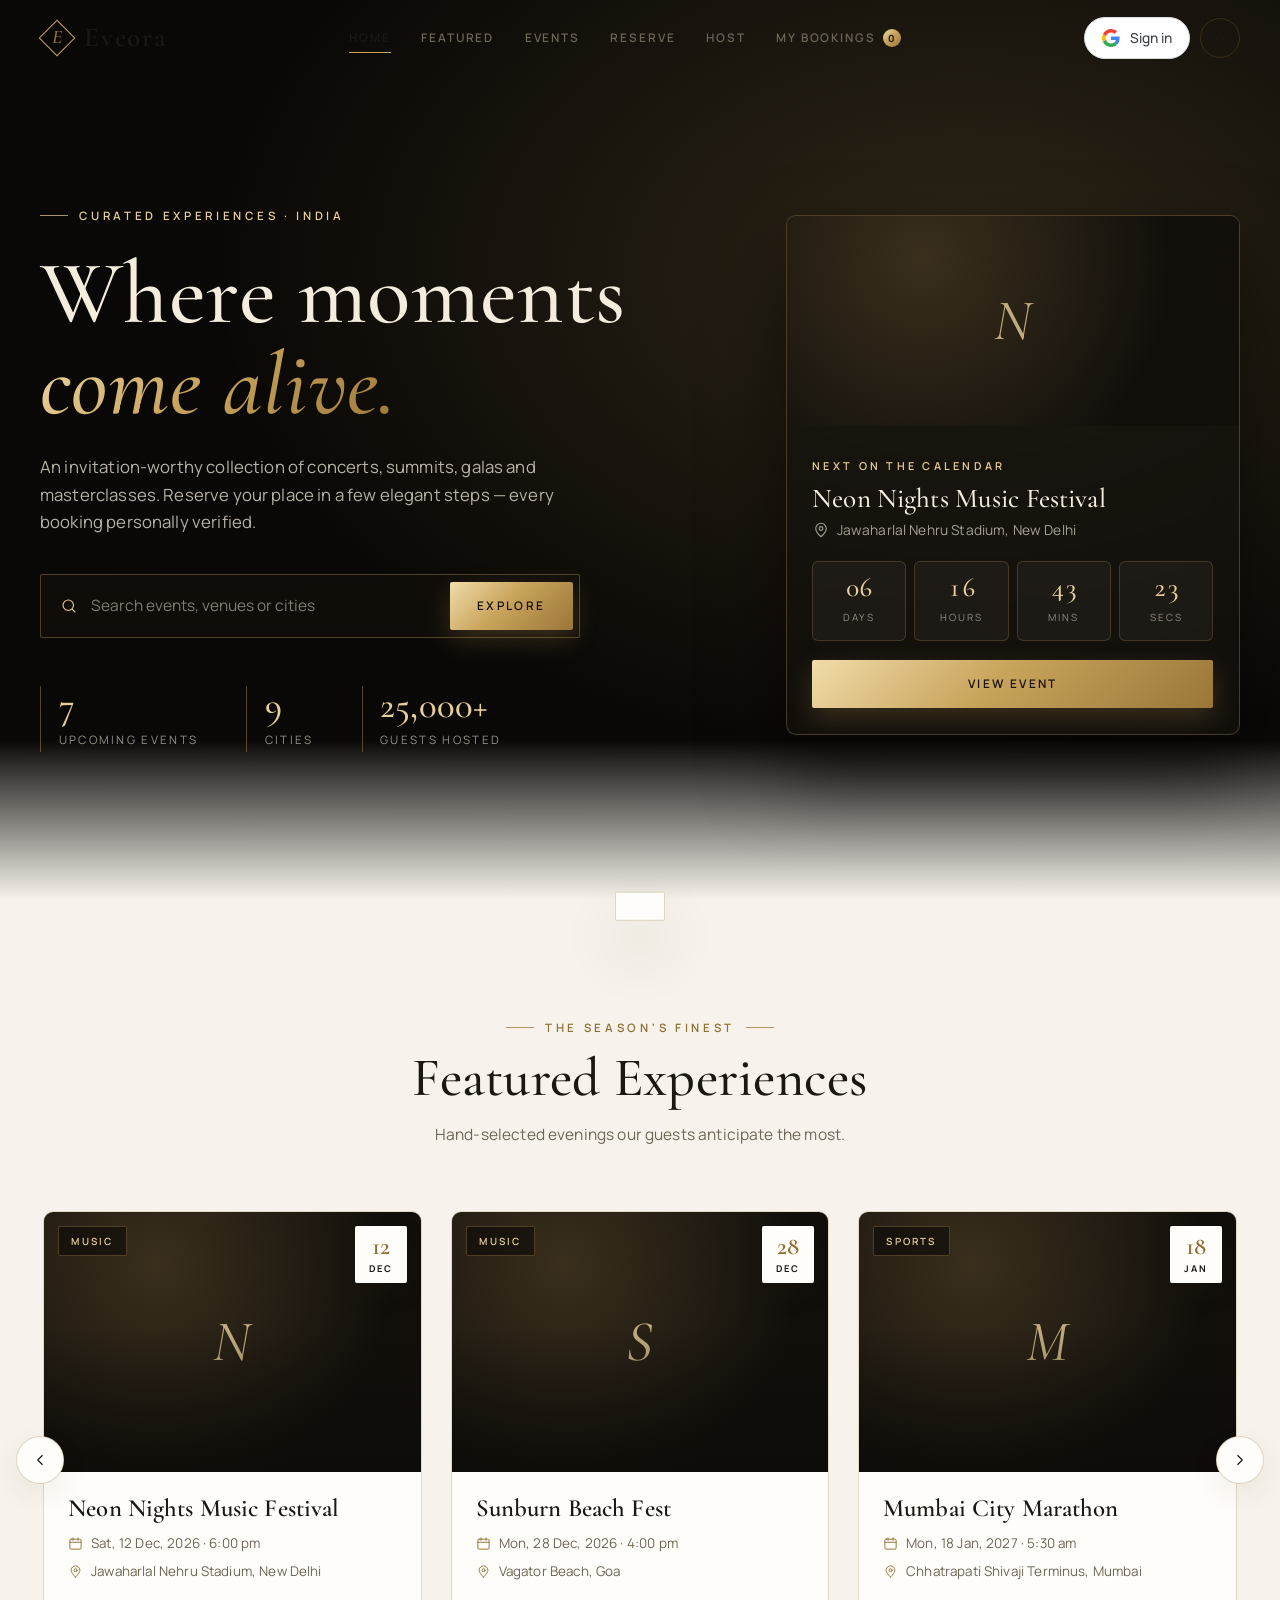
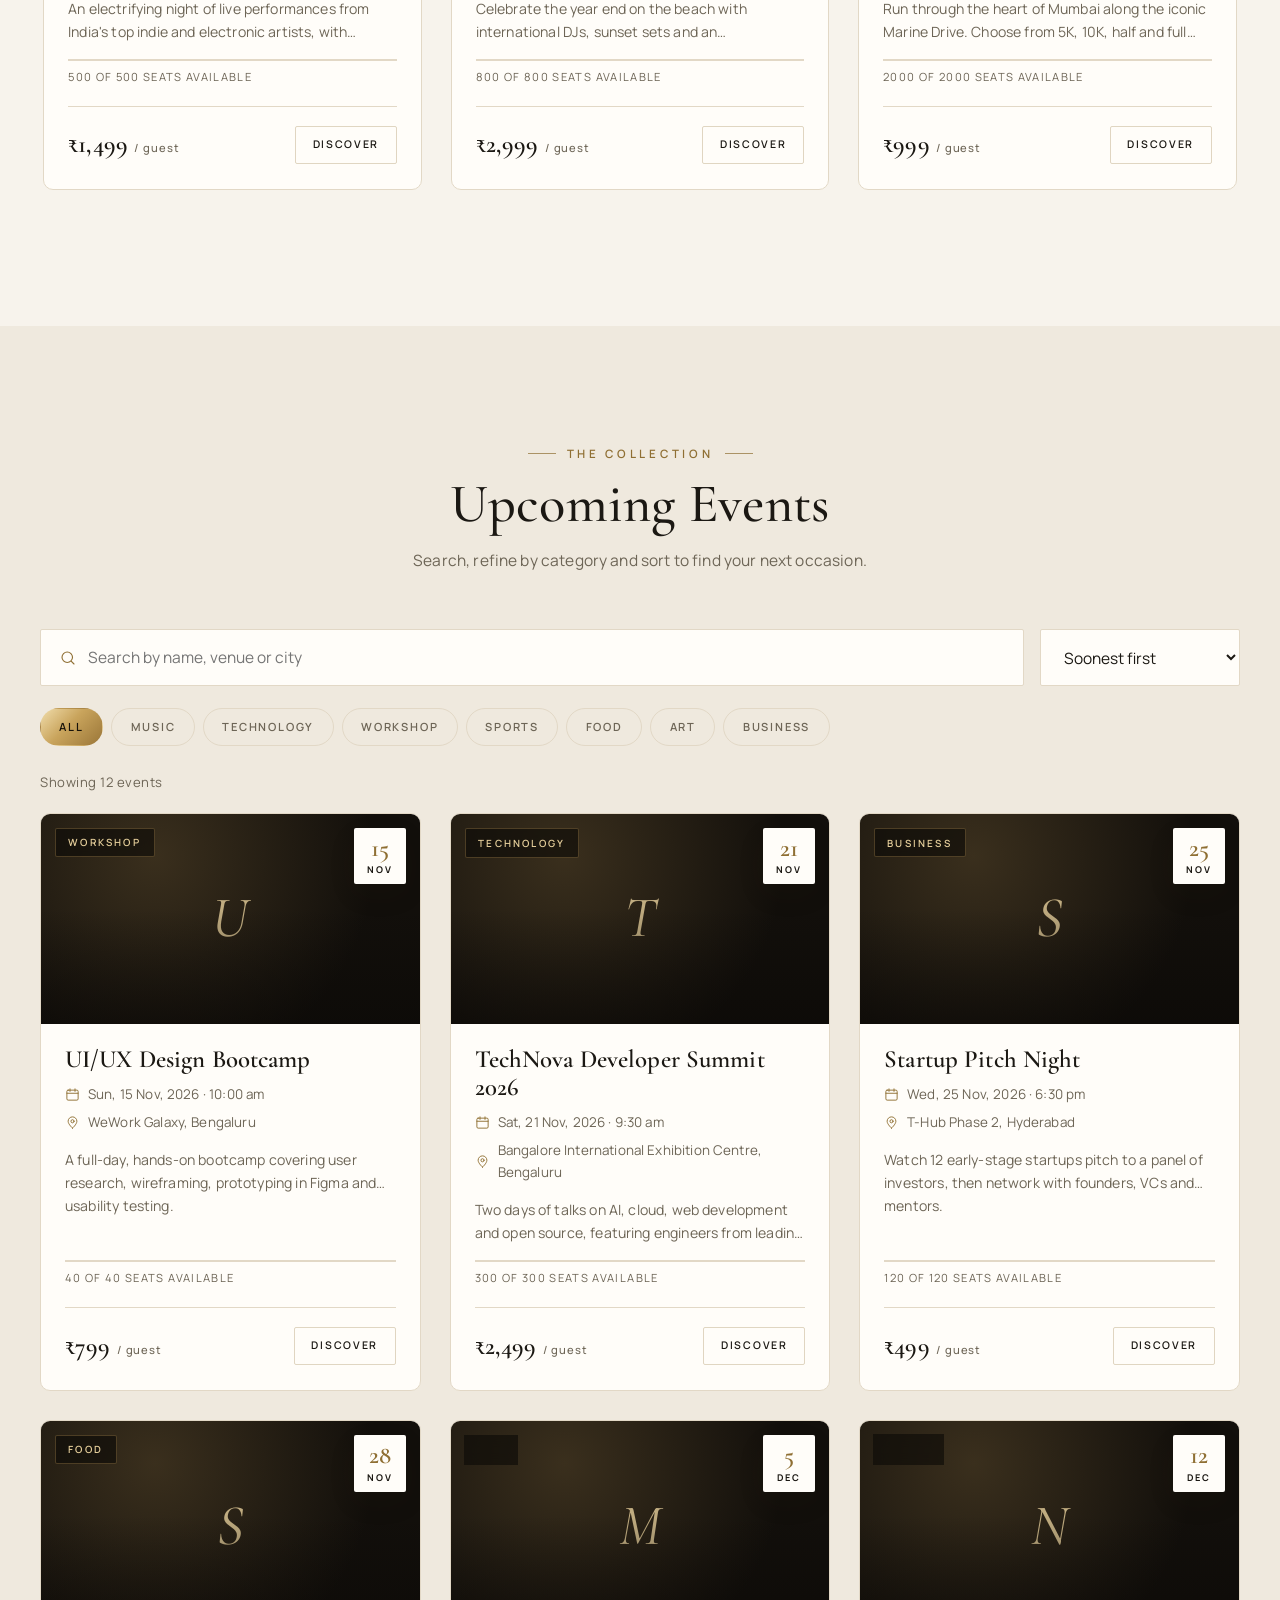
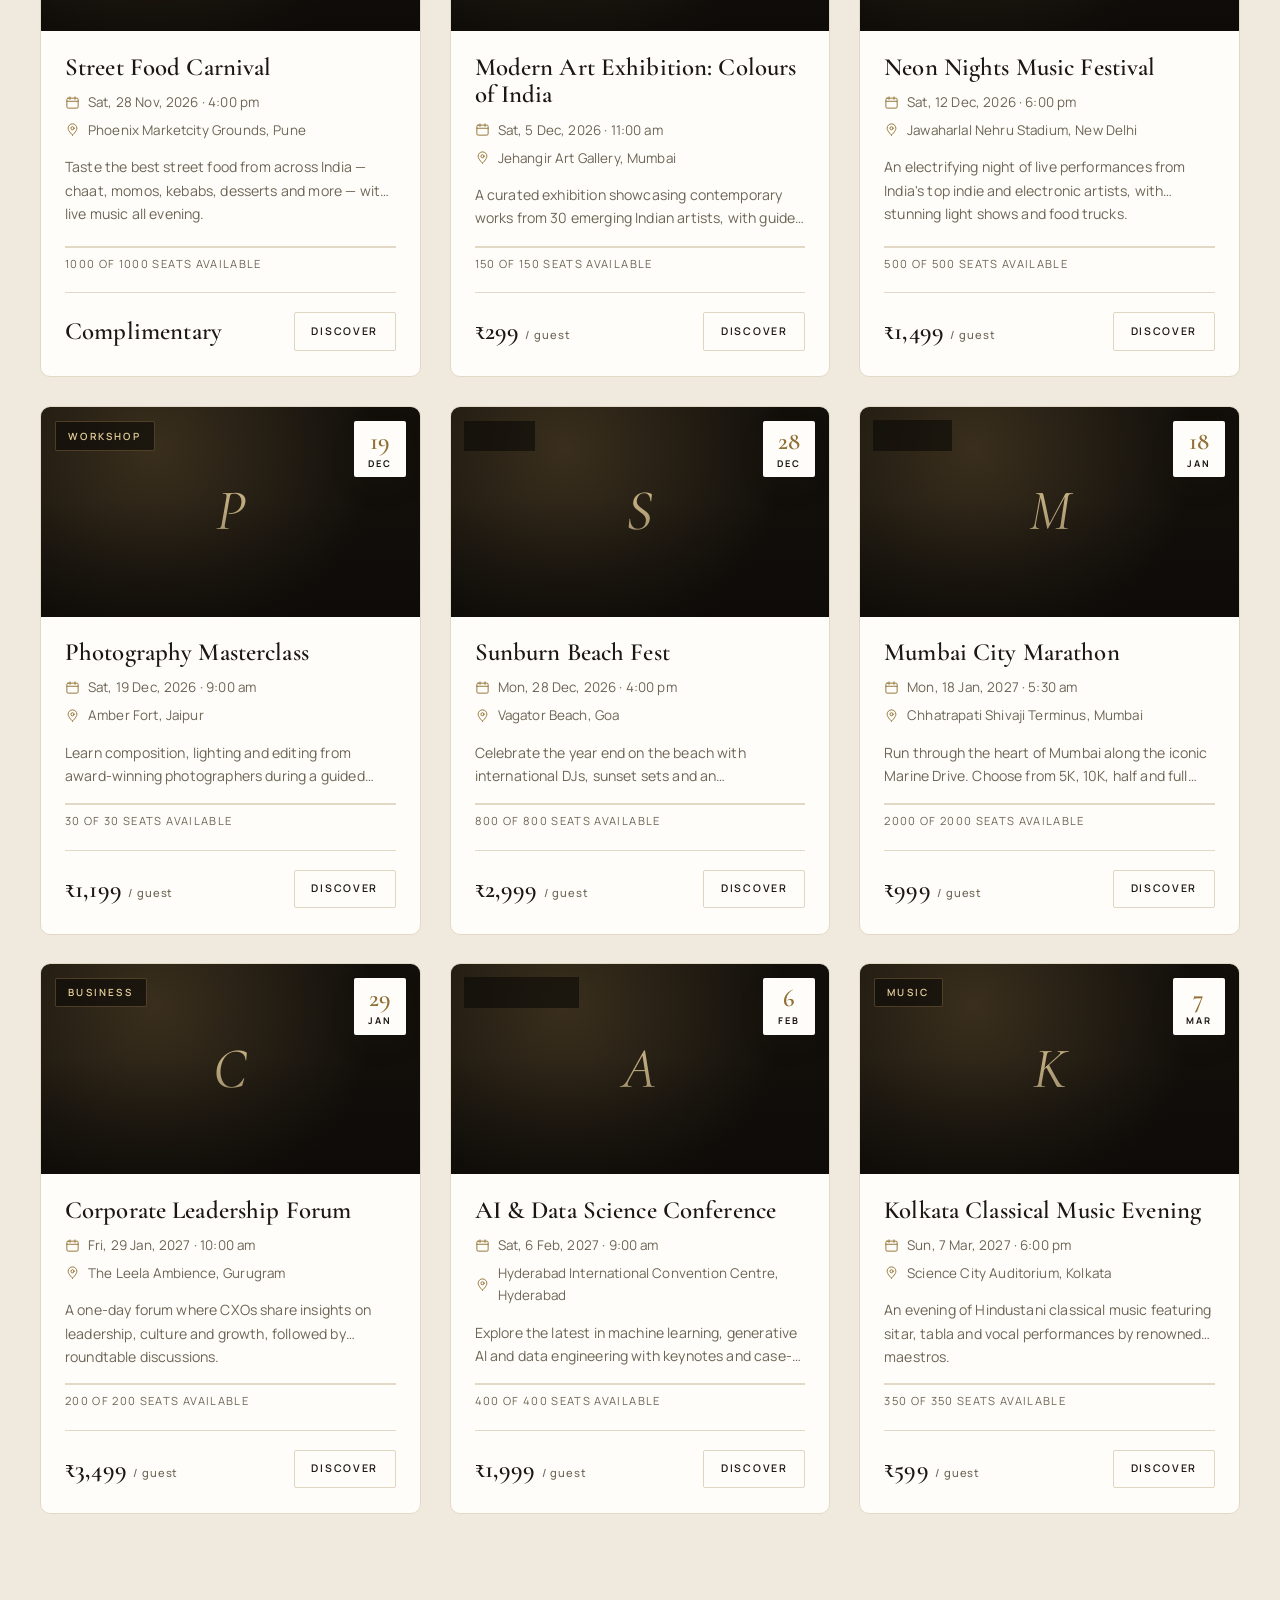
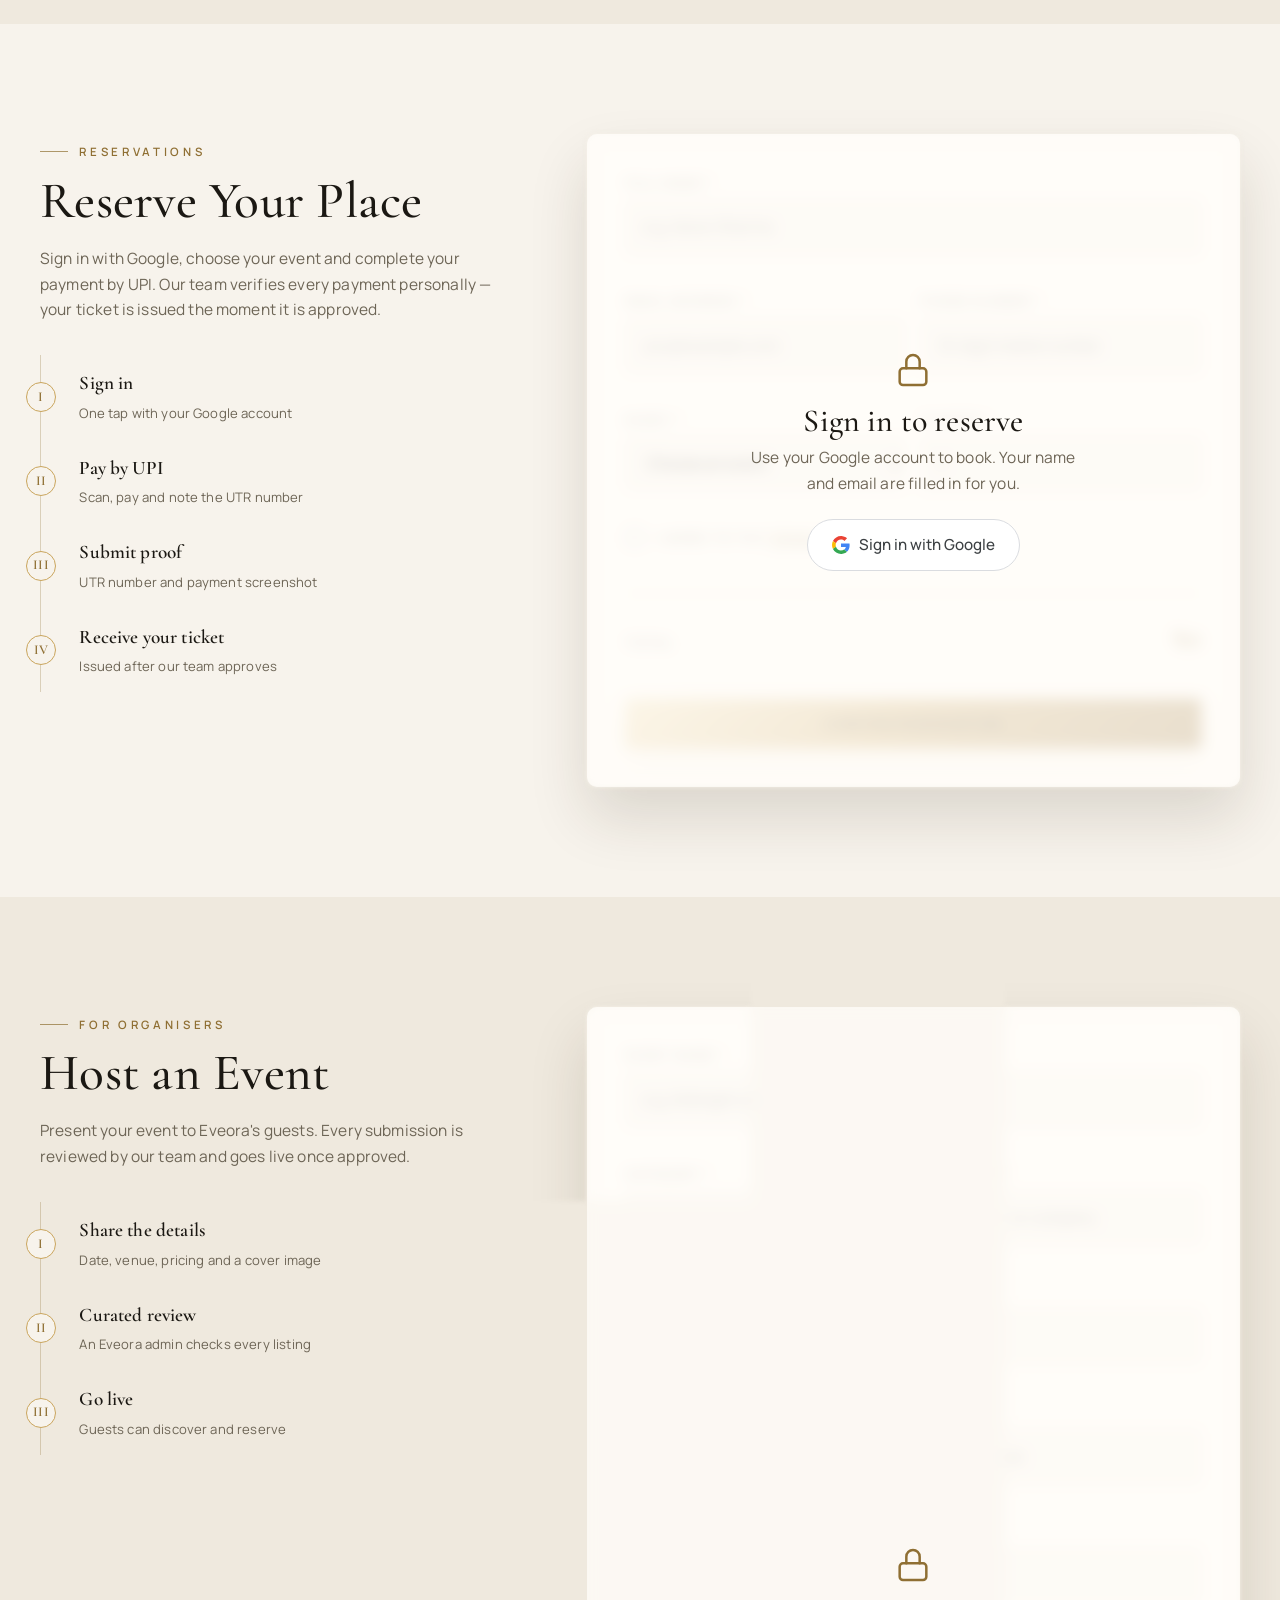
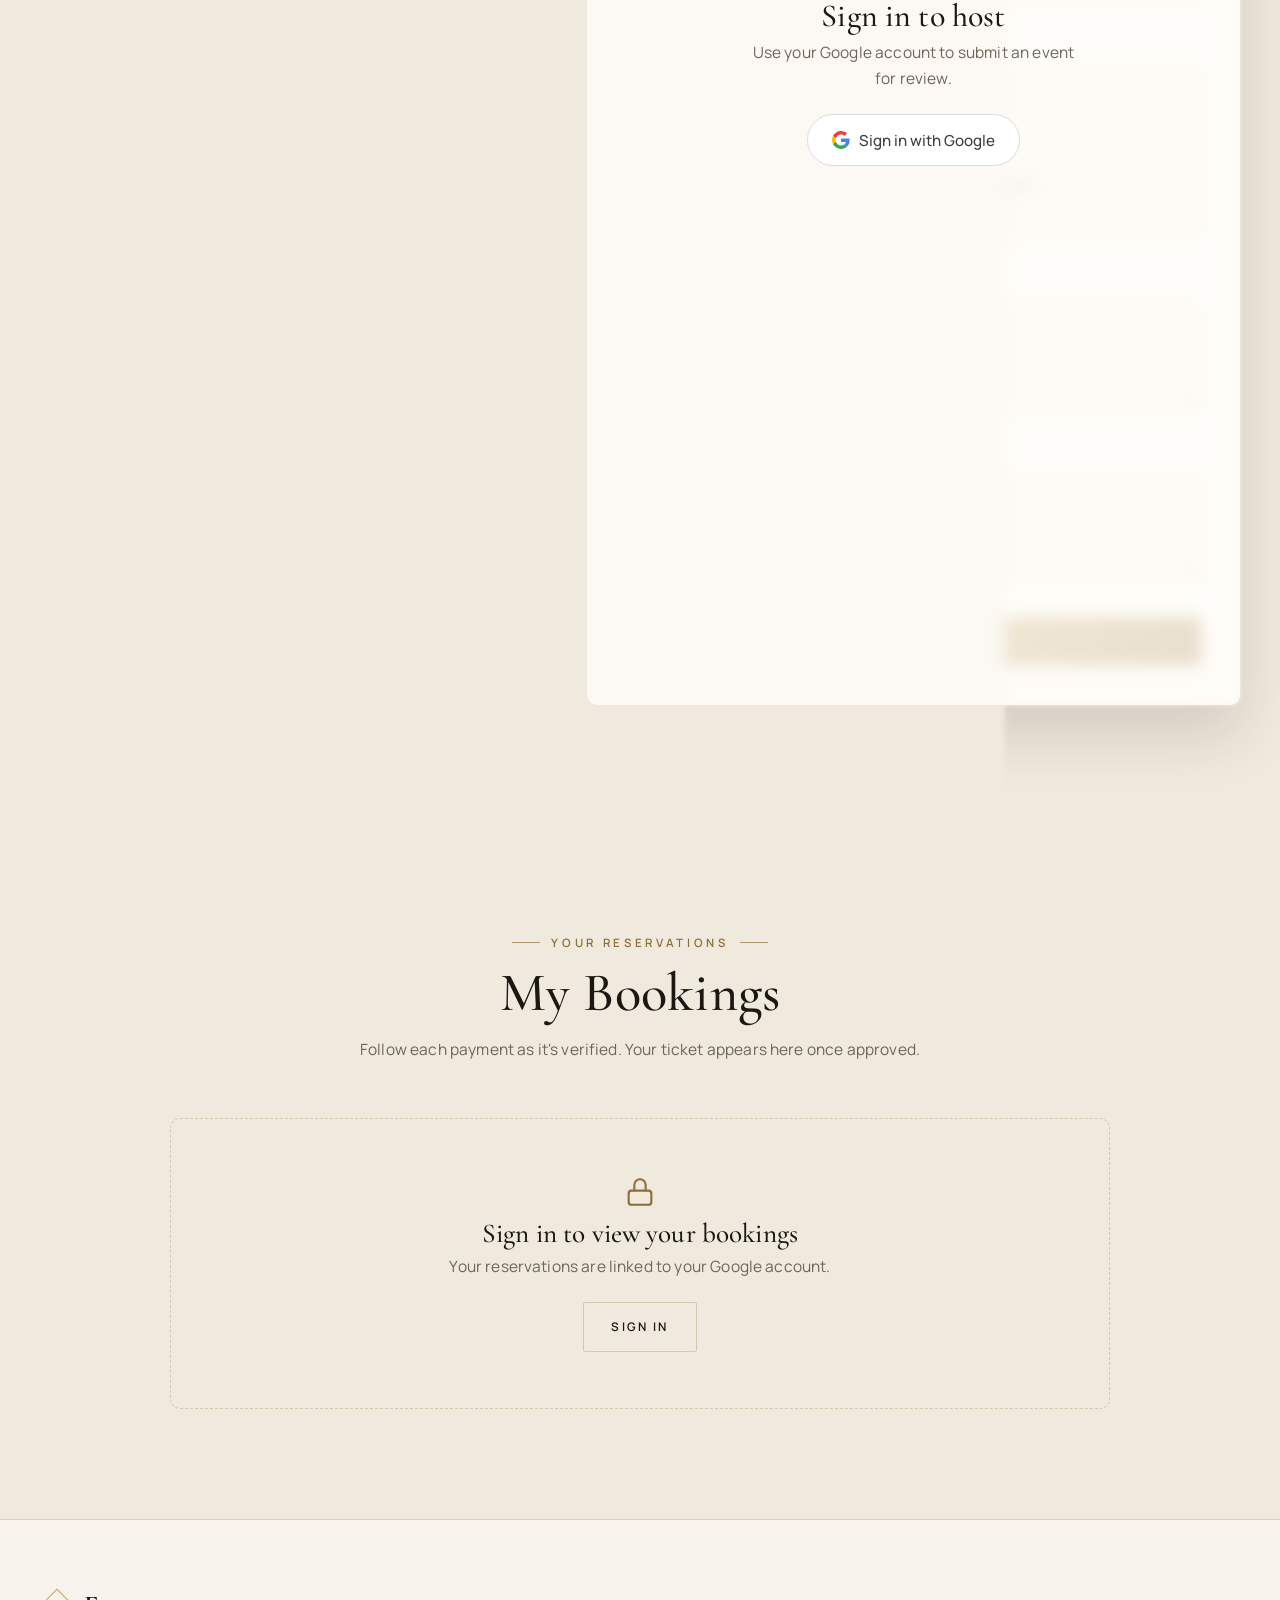
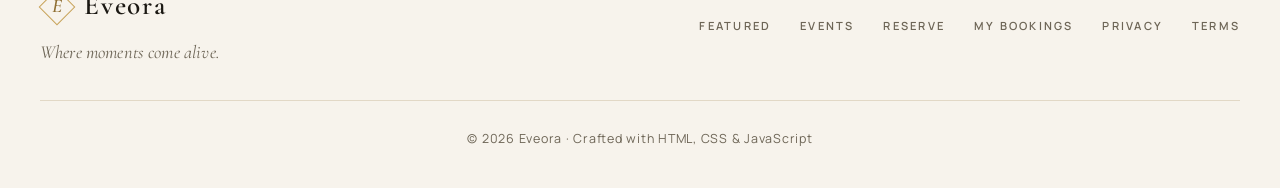
==== commit b064ad4e: "Let admins publish events and others submit them for approval - Host an Event form: admins and the s" ====
--- a/index.html
+++ b/index.html
@@ -61,6 +61,7 @@
         <a href="#featured">Featured</a>
         <a href="#events">Events</a>
         <a href="#register">Reserve</a>
+        <a href="#host">Host</a>
         <a href="#my-registrations">My Bookings <span class="badge" id="bookingCount">0</span></a>
         <a href="#admin" id="adminNavLink" class="hidden">Admin <span class="badge" id="pendingCount">0</span></a>
       </nav>
@@ -299,6 +300,125 @@
       </div>
     </section>
 
+    <!-- ========== HOST AN EVENT ========== -->
+    <section class="section section-alt" id="host">
+      <div class="container register-wrap">
+        <div class="register-info reveal">
+          <span class="eyebrow">For Organisers</span>
+          <h2>Host an Event</h2>
+          <p id="hostIntro">Present your event to Eveora's guests. Every submission is reviewed by our team and goes live
+            once approved.</p>
+          <ol class="steps">
+            <li><span>I</span><div><strong>Share the details</strong><small>Date, venue, pricing and a cover image</small></div></li>
+            <li><span>II</span><div><strong>Curated review</strong><small>An Eveora admin checks every listing</small></div></li>
+            <li><span>III</span><div><strong>Go live</strong><small>Guests can discover and reserve</small></div></li>
+          </ol>
+          <div class="my-events" id="myEvents"></div>
+        </div>
+
+        <div class="form-shell reveal locked" id="hostShell">
+          <div class="auth-gate">
+            <svg class="ic gate-icon" aria-hidden="true"><use href="#i-lock"/></svg>
+            <h3>Sign in to host</h3>
+            <p>Use your Google account to submit an event for review.</p>
+            <div class="g-btn-slot" data-size="large"></div>
+          </div>
+
+          <form class="register-form" id="hostForm" novalidate>
+            <div class="form-group">
+              <label for="evName">Event name <span class="req">*</span></label>
+              <input type="text" id="evName" name="evName" maxlength="80" placeholder="e.g. Midnight Jazz Soirée">
+              <small class="error-msg" aria-live="polite"></small>
+            </div>
+
+            <div class="form-row">
+              <div class="form-group">
+                <label for="evCategory">Category <span class="req">*</span></label>
+                <select id="evCategory" name="evCategory"></select>
+                <small class="error-msg" aria-live="polite"></small>
+              </div>
+              <div class="form-group">
+                <label for="evOrganizer">Hosted by <span class="req">*</span></label>
+                <input type="text" id="evOrganizer" name="evOrganizer" maxlength="80" placeholder="Organiser or company">
+                <small class="error-msg" aria-live="polite"></small>
+              </div>
+            </div>
+
+            <div class="form-row">
+              <div class="form-group">
+                <label for="evDate">Date &amp; time <span class="req">*</span></label>
+                <input type="datetime-local" id="evDate" name="evDate">
+                <small class="error-msg" aria-live="polite"></small>
+              </div>
+              <div class="form-group">
+                <label for="evSeats">Seats <span class="req">*</span></label>
+                <input type="number" id="evSeats" name="evSeats" min="1" max="5000" placeholder="e.g. 150">
+                <small class="error-msg" aria-live="polite"></small>
+              </div>
+            </div>
+
+            <div class="form-row">
+              <div class="form-group">
+                <label for="evVenue">Venue <span class="req">*</span></label>
+                <input type="text" id="evVenue" name="evVenue" maxlength="100" placeholder="e.g. The Taj Mahal Palace">
+                <small class="error-msg" aria-live="polite"></small>
+              </div>
+              <div class="form-group">
+                <label for="evCity">City <span class="req">*</span></label>
+                <input type="text" id="evCity" name="evCity" maxlength="50" placeholder="e.g. Mumbai">
+                <small class="error-msg" aria-live="polite"></small>
+              </div>
+            </div>
+
+            <div class="form-group">
+              <label for="evPrice">Price per guest (₹) <span class="req">*</span></label>
+              <input type="number" id="evPrice" name="evPrice" min="0" max="100000" placeholder="0 for complimentary">
+              <small class="error-msg" aria-live="polite"></small>
+            </div>
+
+            <div class="form-group">
+              <label for="evImage">Cover image</label>
+              <label class="upload-box" id="evImageBox">
+                <input type="file" id="evImage" name="evImage" accept="image/png,image/jpeg,image/webp">
+                <span class="upload-empty">
+                  <svg class="ic"><use href="#i-image"/></svg>
+                  <strong>Choose a cover image</strong> (optional)
+                  <small>JPG, PNG or WebP · landscape works best</small>
+                </span>
+                <span class="upload-busy"><span class="spinner"></span> Preparing image…</span>
+                <img id="evImagePreview" alt="Cover image preview" hidden>
+              </label>
+              <small class="error-msg" aria-live="polite"></small>
+            </div>
+
+            <div class="form-group">
+              <label for="evDescription">Description <span class="req">*</span></label>
+              <textarea id="evDescription" name="evDescription" rows="3" maxlength="600" placeholder="What makes this experience special?"></textarea>
+              <small class="error-msg" aria-live="polite"></small>
+            </div>
+
+            <div class="form-group">
+              <label for="evHighlights">Highlights</label>
+              <textarea id="evHighlights" name="evHighlights" rows="3" placeholder="One per line, up to 6"></textarea>
+              <small class="error-msg" aria-live="polite"></small>
+            </div>
+
+            <div class="form-group checkbox-group hidden" id="evFeaturedRow">
+              <label class="checkbox">
+                <input type="checkbox" id="evFeatured" name="evFeatured">
+                <span>Feature this event on the home page</span>
+              </label>
+            </div>
+
+            <button type="submit" class="btn btn-primary btn-block" id="hostSubmit">
+              <span class="btn-label">Submit for Approval</span>
+              <span class="spinner" aria-hidden="true"></span>
+            </button>
+          </form>
+        </div>
+      </div>
+    </section>
+
     <!-- ========== MY BOOKINGS ========== -->
     <section class="section section-alt" id="my-registrations">
       <div class="container">
@@ -332,6 +452,17 @@
         </div>
 
         <div class="review-list" id="reviewList"></div>
+
+        <div class="admin-events" id="adminEvents">
+          <div class="am-head">
+            <span class="eyebrow">Listings</span>
+            <h3>Event Approvals</h3>
+            <p>Events submitted by guests go live only after you approve them. Events you publish from
+              <a href="#host">Host an Event</a> go live immediately.</p>
+          </div>
+          <div class="chips" id="eventFilters"></div>
+          <div class="review-list" id="eventReviewList"></div>
+        </div>
 
         <div class="admin-manager hidden" id="adminManager">
           <div class="am-head">
--- a/css/style.css
+++ b/css/style.css
@@ -382,7 +382,7 @@
 .form-group > label:first-child, .form-group > label[for] { font-size: .68rem; font-weight: 600; letter-spacing: .2em; text-transform: uppercase; color: var(--text-muted); margin-bottom: .5rem; }
 .req { color: var(--accent); }
 
-.form-group input:not([type="checkbox"]):not([type="file"]), .form-group select, .confirm-body textarea, .add-admin input {
+.form-group input:not([type="checkbox"]):not([type="file"]), .form-group select, .form-group textarea, .confirm-body textarea, .add-admin input {
   width: 100%; padding: .85rem 1rem; border-radius: 2px; border: 1px solid var(--border); background: var(--bg);
   outline: none; transition: border-color .3s, box-shadow .3s, background .5s;
 }
@@ -511,6 +511,34 @@
 .rc-meta { margin-top: .6rem; color: var(--text-muted); font-size: .76rem; letter-spacing: .02em; }
 .rc-actions { display: flex; align-items: center; gap: .6rem; margin-top: 1.1rem; flex-wrap: wrap; }
 .rc-actions .spacer { flex: 1; }
+
+.form-group textarea { resize: vertical; min-height: 84px; }
+.form-group input[type="datetime-local"] { color-scheme: light dark; }
+.form-group.invalid textarea { border-color: var(--danger); }
+
+/* Host an event – the organiser's own submissions */
+.my-events:empty { display: none; }
+.my-events { display: grid; gap: .7rem; }
+.my-events h4 { font-size: 1.3rem; margin-bottom: .2rem; }
+.my-event {
+  display: grid; grid-template-columns: 56px 1fr auto; gap: .9rem; align-items: center; padding: .7rem;
+  background: var(--surface); border: 1px solid var(--border); border-radius: var(--radius);
+}
+.my-event .img-wrap { width: 56px; height: 56px; border-radius: 4px; }
+.my-event .img-wrap .fallback { font-size: 1.5rem; }
+.my-event strong { display: block; font-family: var(--font-display); font-size: 1.1rem; }
+.my-event small { color: var(--text-muted); font-size: .78rem; }
+.my-event .reason { display: block; color: var(--danger); font-size: .76rem; margin-top: .15rem; }
+.my-event-actions { display: grid; gap: .35rem; justify-items: end; }
+
+/* Admin – event approvals */
+.admin-events { margin-top: 3.5rem; }
+.admin-events .am-head p a { color: var(--accent); text-decoration: underline; text-underline-offset: 3px; }
+.event-review { display: grid; grid-template-columns: 160px 1fr; gap: 1.3rem; }
+.event-review .img-wrap { width: 160px; height: 120px; border-radius: var(--radius); }
+.event-review .img-wrap .fallback { font-size: 2.6rem; }
+.event-review .er-desc { color: var(--text-muted); font-size: .86rem; margin-top: .8rem; }
+.status-badge.published { color: var(--success); }
 
 .admin-manager { margin-top: 3rem; padding: 2rem; border: 1px solid var(--hairline); border-radius: var(--radius-lg); background: var(--surface); }
 .am-head h3 { font-size: 1.9rem; font-weight: 500; margin: .4rem 0 .2rem; }
@@ -778,6 +806,10 @@
   .admin-stats { grid-template-columns: 1fr 1fr; }
   .rc-grid { grid-template-columns: 1fr; }
   .rc-head { flex-direction: column; }
+  .event-review { grid-template-columns: 1fr; }
+  .event-review .img-wrap { width: 100%; height: 160px; }
+  .my-event { grid-template-columns: 48px 1fr; }
+  .my-event-actions { grid-column: 1 / -1; justify-items: stretch; }
   .add-admin { flex-direction: column; }
   .admin-manager { padding: 1.4rem; }
   .footer-inner { grid-template-columns: 1fr; text-align: center; }
